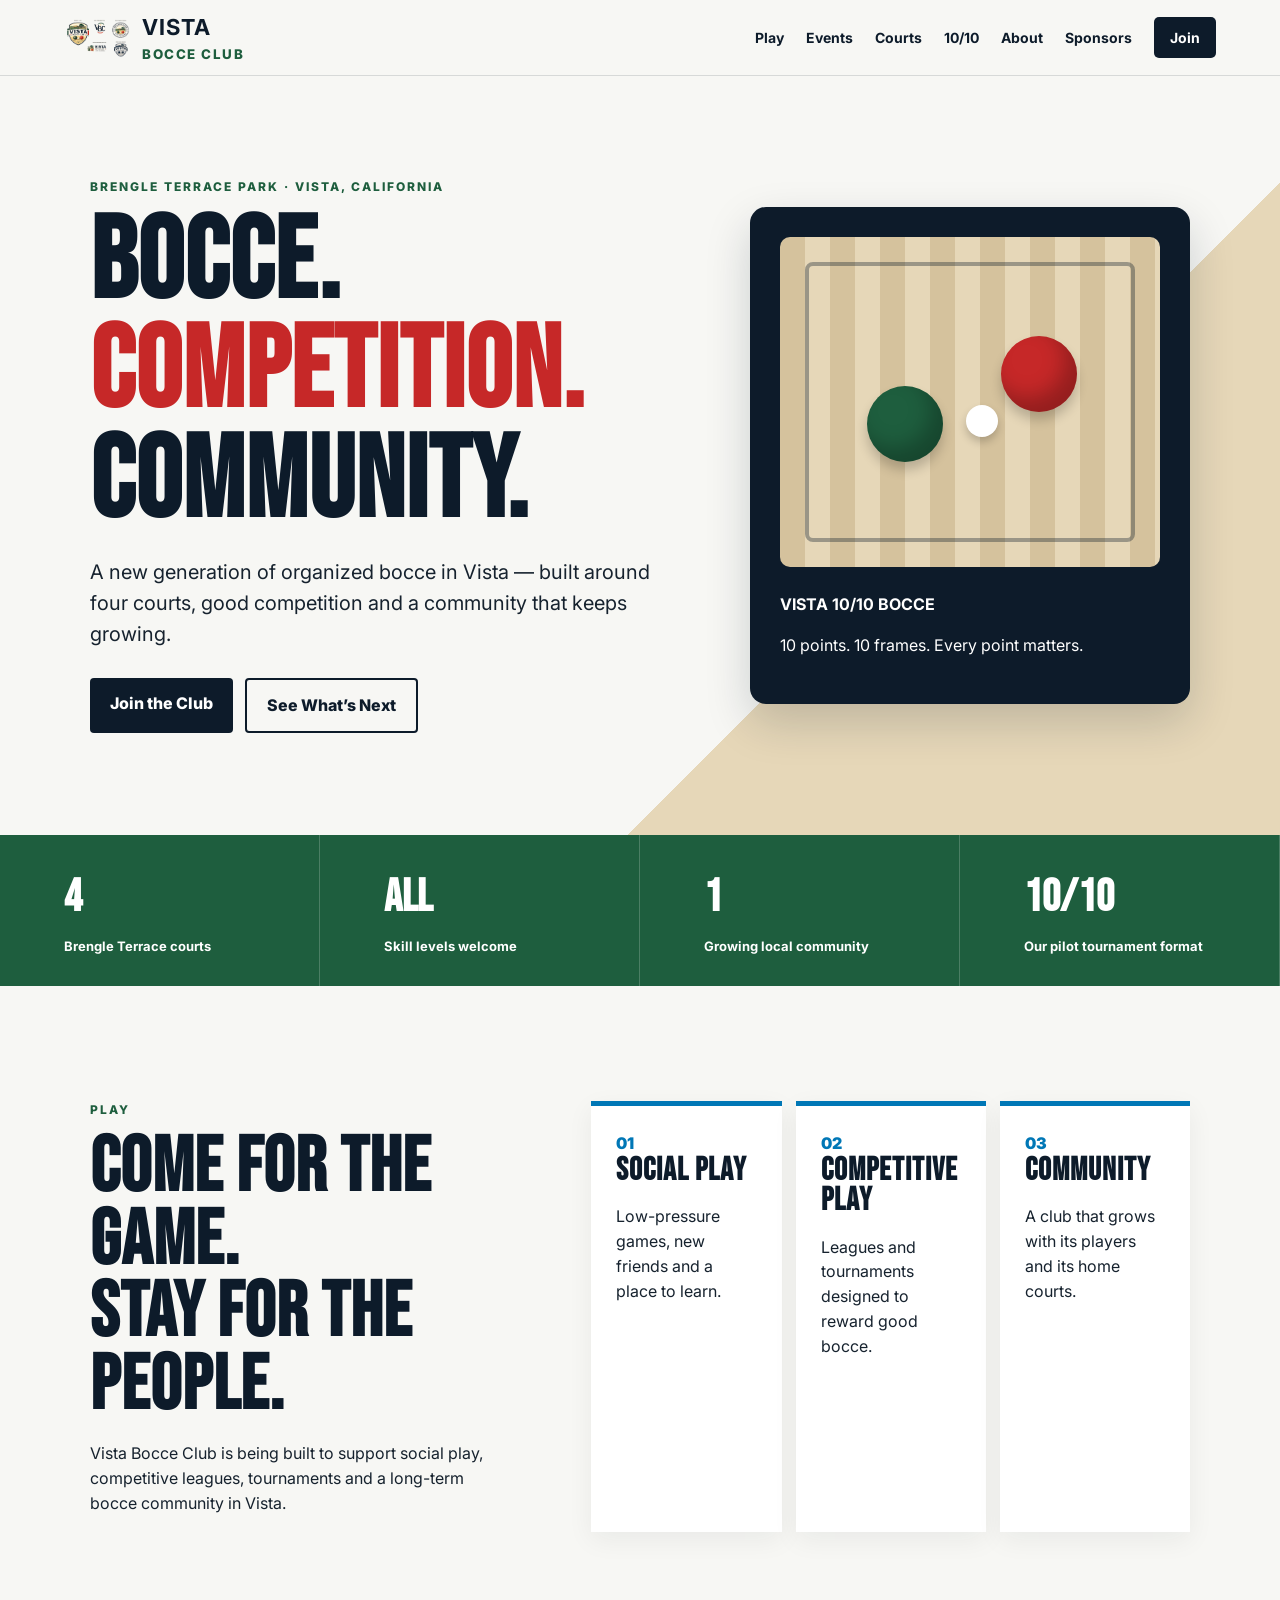
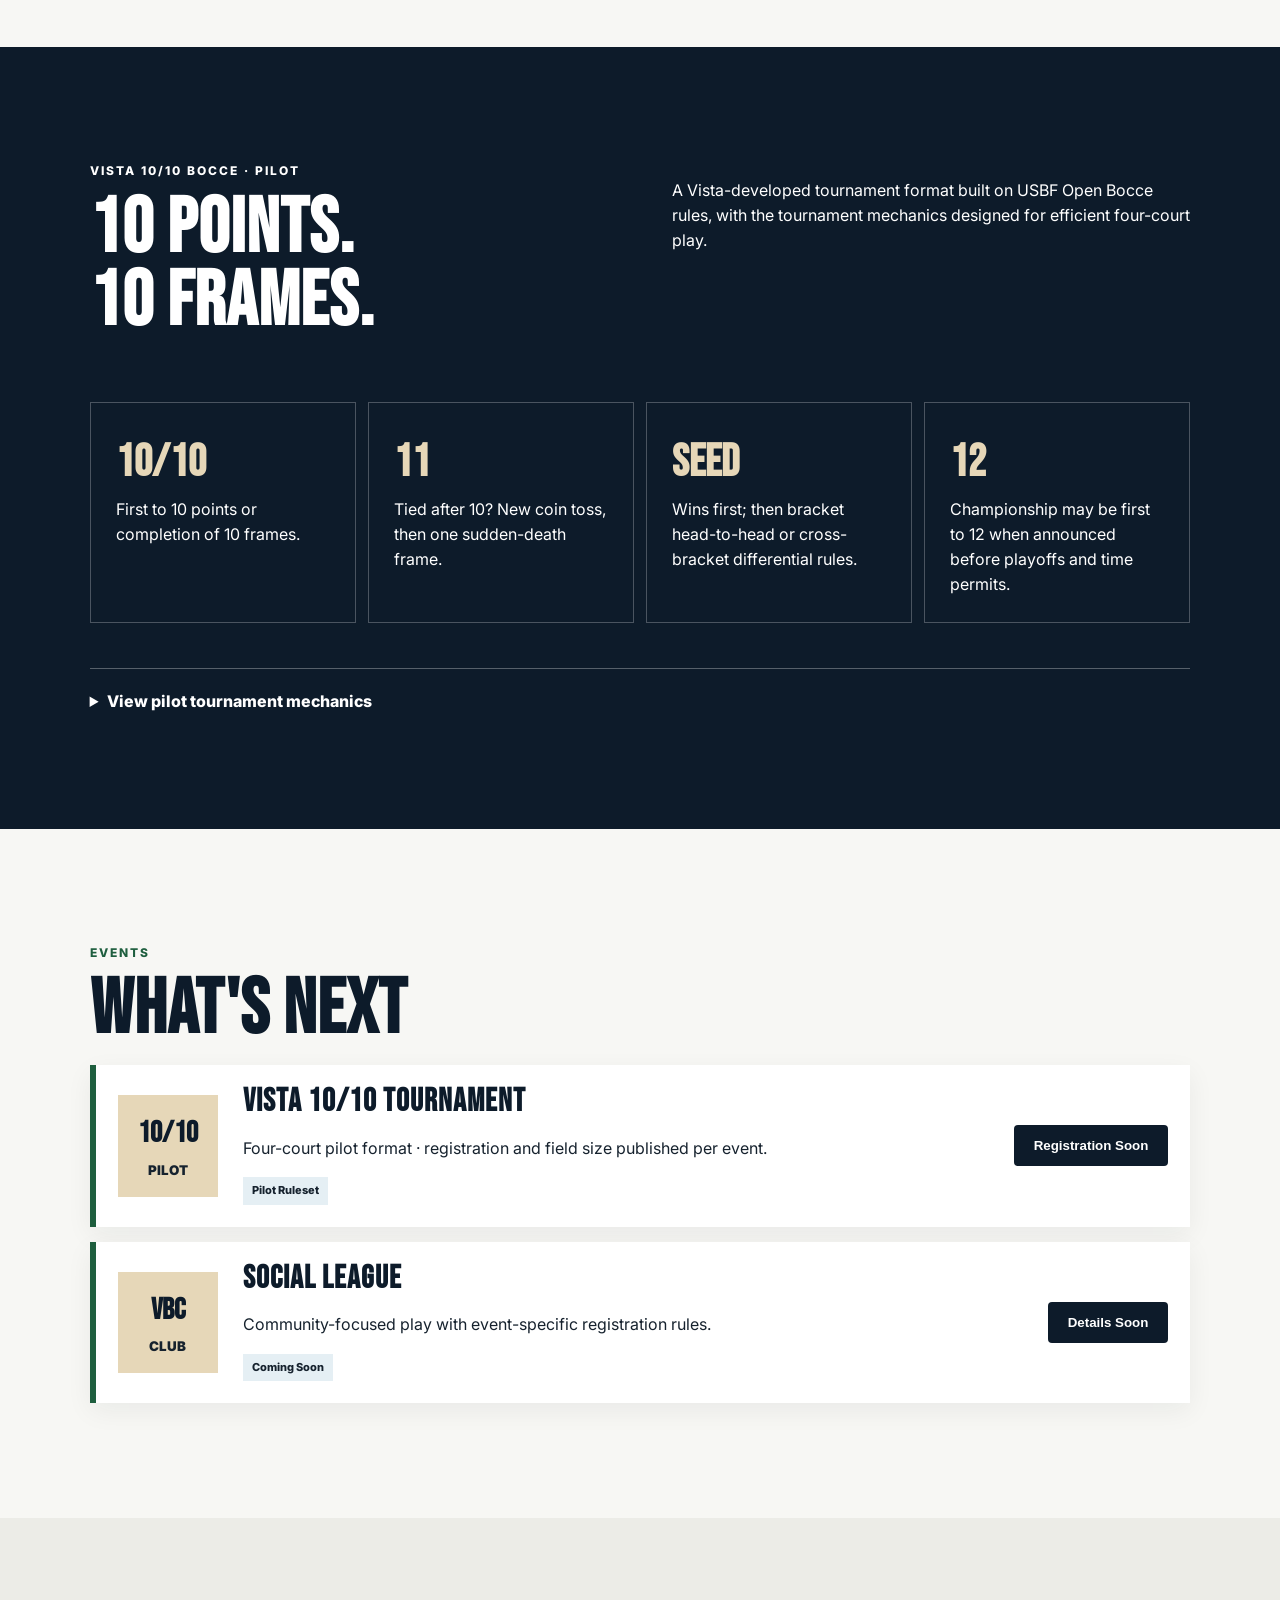
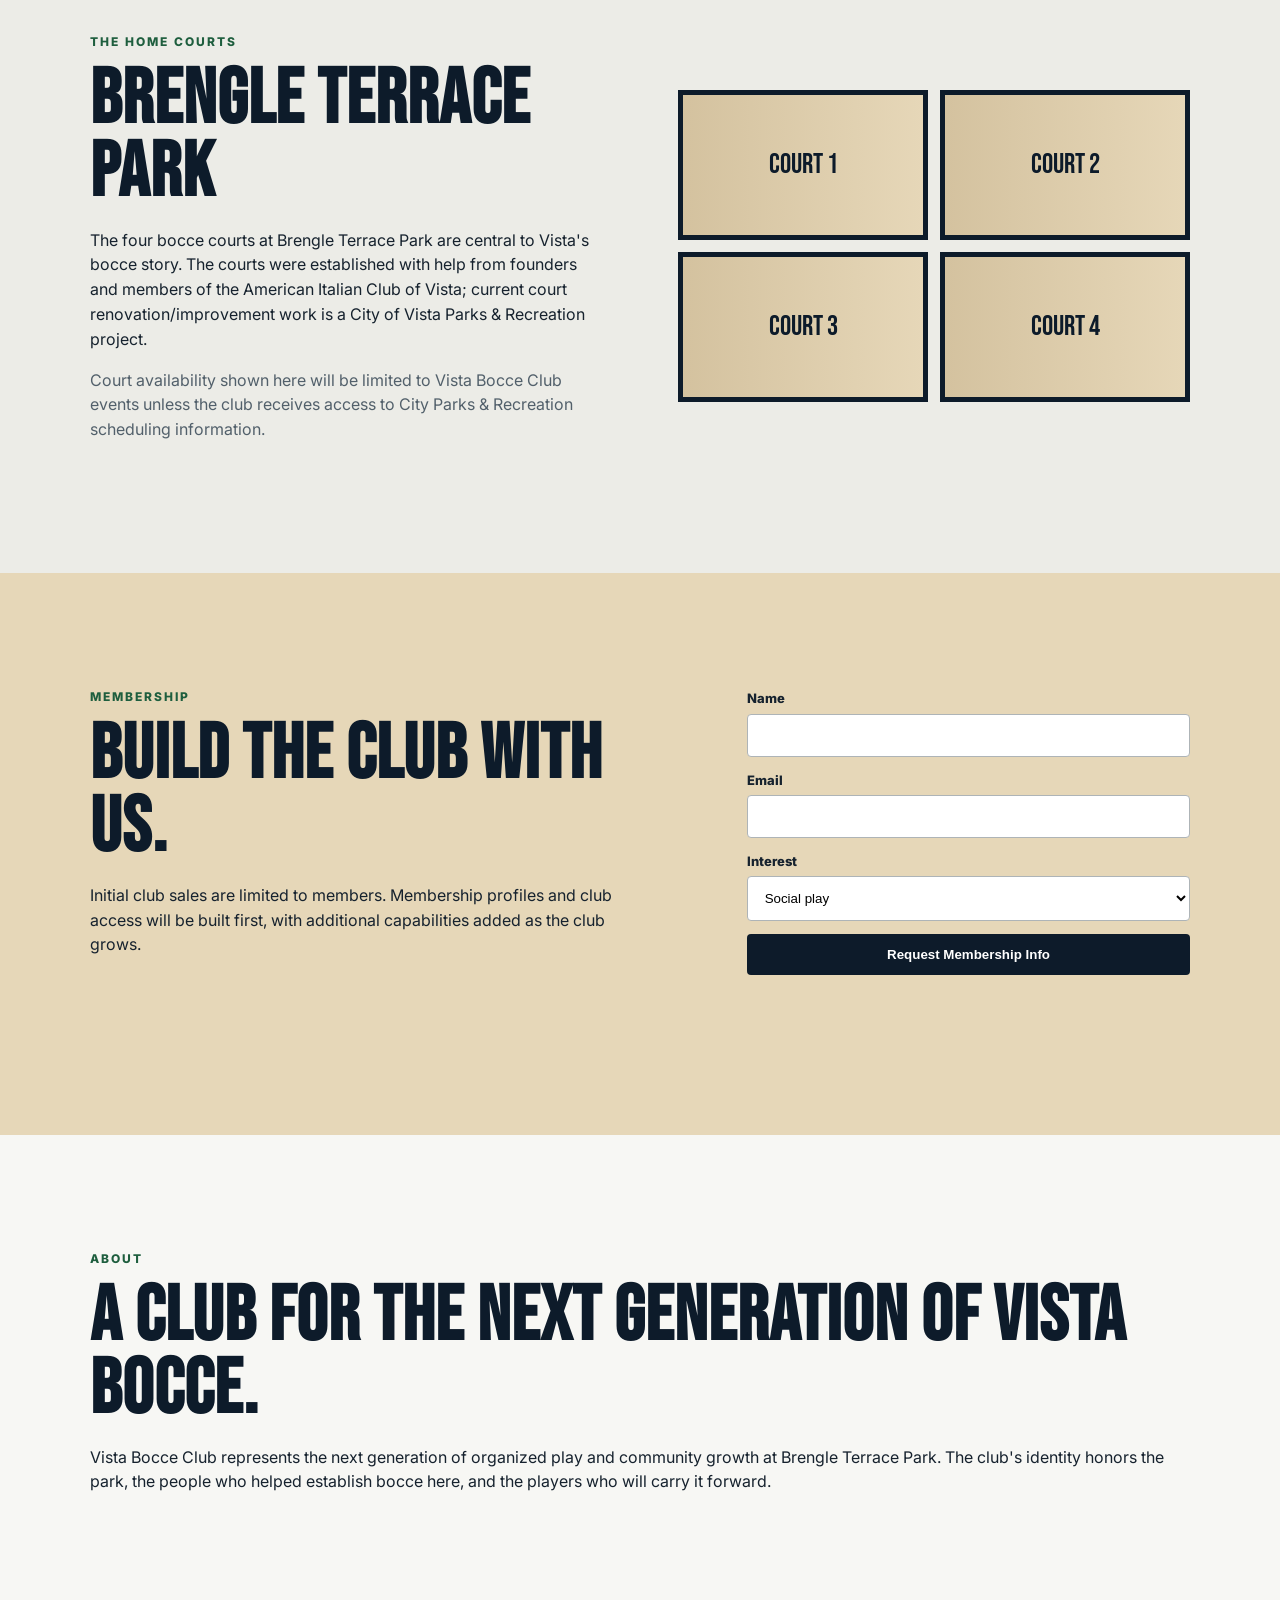
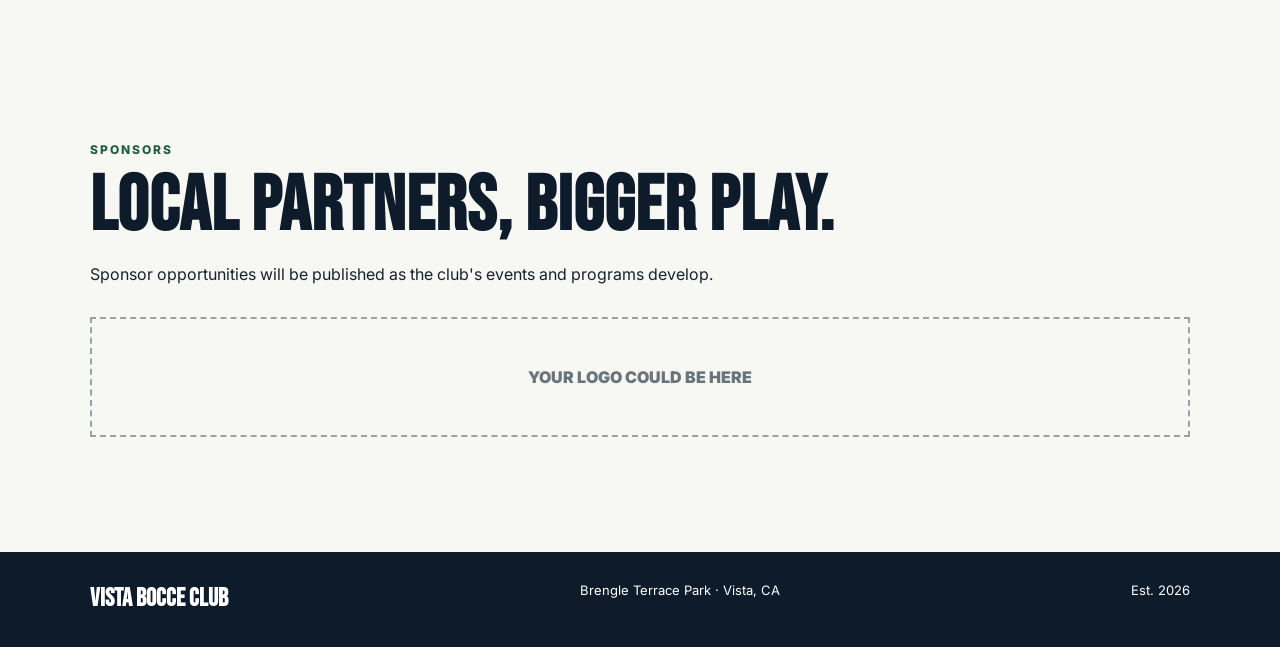
==== index.html @ 9aff42cf "V4 of website" ====
<!doctype html><html lang="en"><head><meta charset="utf-8"><meta name="viewport" content="width=device-width,initial-scale=1"><title>Vista Bocce Club | Bocce. Competition. Community.</title><meta name="description" content="Vista Bocce Club at Brengle Terrace Park — community, competition, events and Vista 10/10 Bocce."><link rel="preconnect" href="https://fonts.googleapis.com"><link rel="preconnect" href="https://fonts.gstatic.com" crossorigin><link href="https://fonts.googleapis.com/css2?family=Bebas+Neue&family=Inter:wght@400;500;600;700;800&display=swap" rel="stylesheet"><link rel="stylesheet" href="styles.css"></head><body>
<header><a class="brand" href="#top"><img src="assets/vista-bocce-club-logo-collection.png" alt="Vista Bocce Club logo collection"><span><b>VISTA</b><small>BOCCE CLUB</small></span></a><nav><a href="#play">Play</a><a href="#events">Events</a><a href="#courts">Courts</a><a href="#ten10">10/10</a><a href="#about">About</a><a href="#sponsors">Sponsors</a><a class="join" href="#join">Join</a></nav></header>
<main id="top">
<section class="hero"><div><p class="eyebrow">BRENGLE TERRACE PARK · VISTA, CALIFORNIA</p><h1>BOCCE.<br><em>COMPETITION.</em><br>COMMUNITY.</h1><p class="lede">A new generation of organized bocce in Vista — built around four courts, good competition and a community that keeps growing.</p><div class="actions"><a class="button" href="#join">Join the Club</a><a class="button ghost" href="#events">See What’s Next</a></div></div><div class="hero-card"><div class="court-art"><span class="ball green"></span><span class="ball red"></span><span class="pallino"></span></div><div><b>VISTA 10/10 BOCCE</b><p>10 points. 10 frames. Every point matters.</p></div></div></section>
<section class="stats"><div><strong>4</strong><span>Brengle Terrace courts</span></div><div><strong>ALL</strong><span>Skill levels welcome</span></div><div><strong>1</strong><span>Growing local community</span></div><div><strong>10/10</strong><span>Our pilot tournament format</span></div></section>
<section id="play" class="split"><div><p class="eyebrow">PLAY</p><h2>COME FOR THE GAME.<br>STAY FOR THE PEOPLE.</h2><p>Vista Bocce Club is being built to support social play, competitive leagues, tournaments and a long-term bocce community in Vista.</p></div><div class="cards"><article><span>01</span><h3>Social Play</h3><p>Low-pressure games, new friends and a place to learn.</p></article><article><span>02</span><h3>Competitive Play</h3><p>Leagues and tournaments designed to reward good bocce.</p></article><article><span>03</span><h3>Community</h3><p>A club that grows with its players and its home courts.</p></article></div></section>
<section id="ten10" class="dark"><div class="section-head"><div><p class="eyebrow">VISTA 10/10 BOCCE · PILOT</p><h2>10 POINTS.<br>10 FRAMES.</h2></div><p>A Vista-developed tournament format built on USBF Open Bocce rules, with the tournament mechanics designed for efficient four-court play.</p></div><div class="rules"><div><b>10/10</b><span>First to 10 points or completion of 10 frames.</span></div><div><b>11</b><span>Tied after 10? New coin toss, then one sudden-death frame.</span></div><div><b>SEED</b><span>Wins first; then bracket head-to-head or cross-bracket differential rules.</span></div><div><b>12</b><span>Championship may be first to 12 when announced before playoffs and time permits.</span></div></div><details><summary>View pilot tournament mechanics</summary><div class="details-grid"><p><b>Bracket play:</b> top three from each bracket are preferred qualifiers; field structure remains event-specific.</p><p><b>Seeding:</b> cross-bracket Win/Loss → Point Differential → Points For.</p><p><b>Playoffs:</b> single elimination, standard seeded placement, mathematical byes to highest seeds.</p><p><b>Operations:</b> master game order, four-game On Deck queue, FIFO court flow, Tournament Control.</p><p><b>Equipment:</b> USBF Open specifications and rules unless Vista 10/10 explicitly modifies the format.</p><p><b>Pilot:</b> results preserved under the rules version played; player survey sent about 24 hours after the event.</p></div></details></section>
<section id="events"><p class="eyebrow">EVENTS</p><h2>WHAT'S NEXT</h2><div class="event-grid"><article class="event"><div class="date"><b>10/10</b><small>PILOT</small></div><div><h3>Vista 10/10 Tournament</h3><p>Four-court pilot format · registration and field size published per event.</p><span class="tag">Pilot Ruleset</span></div><button onclick="alert('Registration will open when this event is published.')">Registration Soon</button></article><article class="event"><div class="date"><b>VBC</b><small>CLUB</small></div><div><h3>Social League</h3><p>Community-focused play with event-specific registration rules.</p><span class="tag">Coming Soon</span></div><button onclick="alert('League schedule will appear here when published.')">Details Soon</button></article></div></section>
<section id="courts" class="courts"><div><p class="eyebrow">THE HOME COURTS</p><h2>BRENGLE TERRACE PARK</h2><p>The four bocce courts at Brengle Terrace Park are central to Vista's bocce story. The courts were established with help from founders and members of the American Italian Club of Vista; current court renovation/improvement work is a City of Vista Parks & Recreation project.</p><p class="muted">Court availability shown here will be limited to Vista Bocce Club events unless the club receives access to City Parks & Recreation scheduling information.</p></div><div class="court-map"><div class="court c1">COURT 1</div><div class="court c2">COURT 2</div><div class="court c3">COURT 3</div><div class="court c4">COURT 4</div></div></section>
<section id="join" class="join-panel"><div><p class="eyebrow">MEMBERSHIP</p><h2>BUILD THE CLUB WITH US.</h2><p>Initial club sales are limited to members. Membership profiles and club access will be built first, with additional capabilities added as the club grows.</p></div><form onsubmit="event.preventDefault();document.getElementById('joinmsg').textContent='Thanks — membership interest received for the pilot site.'"><label>Name<input required></label><label>Email<input type="email" required></label><label>Interest<select><option>Social play</option><option>Competitive league</option><option>Tournaments</option><option>Volunteer</option></select></label><button class="button" type="submit">Request Membership Info</button><p id="joinmsg" class="formmsg"></p></form></section>
<section id="about" class="about"><p class="eyebrow">ABOUT</p><h2>A CLUB FOR THE NEXT GENERATION OF VISTA BOCCE.</h2><p>Vista Bocce Club represents the next generation of organized play and community growth at Brengle Terrace Park. The club's identity honors the park, the people who helped establish bocce here, and the players who will carry it forward.</p></section>
<section id="sponsors" class="sponsors"><p class="eyebrow">SPONSORS</p><h2>LOCAL PARTNERS, BIGGER PLAY.</h2><p>Sponsor opportunities will be published as the club's events and programs develop.</p><div class="sponsorbox">YOUR LOGO COULD BE HERE</div></section>
</main><footer><b>VISTA BOCCE CLUB</b><span>Brengle Terrace Park · Vista, CA</span><span>Est. 2026</span></footer><script src="app.js"></script></body></html>
---- styles.css ----
:root{--navy:#0D1B2A;--green:#1E5E3E;--blue:#0077B6;--sand:#E6D7B8;--red:#C62828;--off:#F7F7F4;--ink:#16222e}*{box-sizing:border-box}html{scroll-behavior:smooth}body{margin:0;background:var(--off);color:var(--ink);font-family:Inter,Arial,sans-serif;line-height:1.55}header{position:sticky;top:0;z-index:20;background:rgba(247,247,244,.96);border-bottom:1px solid #d7d9d8;display:flex;justify-content:space-between;align-items:center;padding:10px 5vw}.brand{display:flex;align-items:center;gap:10px;color:var(--navy);text-decoration:none}.brand img{width:68px;height:46px;object-fit:cover;object-position:left center}.brand b{display:block;font-size:22px;letter-spacing:1px}.brand small{display:block;color:var(--green);font-weight:800;letter-spacing:1.5px}nav{display:flex;gap:22px;align-items:center}nav a{color:var(--navy);text-decoration:none;font-weight:700;font-size:14px}.join{background:var(--navy);color:white;padding:10px 16px;border-radius:5px}.hero{min-height:78vh;padding:8vw 7vw;display:grid;grid-template-columns:1.15fr .85fr;gap:5vw;align-items:center;background:linear-gradient(135deg,#f7f7f4 0 68%,#e6d7b8 68%)}.eyebrow{font-size:12px;letter-spacing:2px;font-weight:800;color:var(--green);margin:0 0 12px}h1,h2,h3{font-family:'Bebas Neue',Impact,sans-serif;line-height:.95;letter-spacing:1px;margin:0 0 18px;color:var(--navy)}h1{font-size:clamp(62px,9vw,132px)}h1 em{font-style:normal;color:var(--red)}h2{font-size:clamp(44px,6vw,78px)}h3{font-size:32px}.lede{font-size:20px;max-width:680px}.actions{display:flex;gap:12px;margin-top:28px}.button,button{border:0;background:var(--navy);color:#fff;padding:13px 20px;border-radius:4px;font-weight:800;cursor:pointer;text-decoration:none}.ghost{background:transparent;color:var(--navy);border:2px solid var(--navy)}.hero-card{background:var(--navy);color:#fff;border-radius:16px;padding:30px;box-shadow:0 18px 45px rgba(13,27,42,.18)}.court-art{height:330px;border-radius:10px;background:repeating-linear-gradient(90deg,#d5c29d 0 25px,#e6d7b8 25px 50px);position:relative;overflow:hidden;margin-bottom:25px}.court-art:before{content:'';position:absolute;inset:25px;border:4px solid rgba(13,27,42,.35);border-radius:8px}.ball{width:76px;height:76px;border-radius:50%;position:absolute;box-shadow:inset -12px -14px 20px rgba(0,0,0,.25),0 8px 12px rgba(0,0,0,.2)}.green{background:var(--green);left:23%;top:45%}.red{background:var(--red);right:22%;top:30%}.pallino{position:absolute;width:32px;height:32px;background:white;border-radius:50%;left:49%;top:51%;box-shadow:0 5px 8px rgba(0,0,0,.2)}.stats{display:grid;grid-template-columns:repeat(4,1fr);background:var(--green);color:#fff}.stats div{padding:28px 5vw;border-right:1px solid rgba(255,255,255,.2)}.stats strong{display:block;font-family:'Bebas Neue';font-size:45px}.stats span{font-size:13px;font-weight:700}.split,.courts,.join-panel,.about,.sponsors,#events{padding:9vw 7vw}.split{display:grid;grid-template-columns:.8fr 1.2fr;gap:8vw}.cards{display:grid;grid-template-columns:repeat(3,1fr);gap:14px}.cards article{background:white;padding:25px;border-top:5px solid var(--blue);box-shadow:0 8px 25px rgba(13,27,42,.06)}.cards span{font-weight:900;color:var(--blue)}.dark{background:var(--navy);color:white;padding:9vw 7vw}.dark h2,.dark p,.dark span{color:white}.section-head{display:grid;grid-template-columns:1fr 1fr;gap:5vw}.rules{display:grid;grid-template-columns:repeat(4,1fr);gap:12px;margin:45px 0}.rules div{border:1px solid rgba(255,255,255,.25);padding:25px}.rules b{display:block;font-family:'Bebas Neue';font-size:45px;color:var(--sand)}details{border-top:1px solid rgba(255,255,255,.3);padding-top:20px}summary{cursor:pointer;font-weight:800}.details-grid{display:grid;grid-template-columns:repeat(3,1fr);gap:20px;margin-top:20px}.event-grid{display:grid;gap:15px}.event{display:grid;grid-template-columns:100px 1fr auto;gap:25px;align-items:center;background:white;padding:22px;border-left:6px solid var(--green);box-shadow:0 8px 25px rgba(13,27,42,.06)}.date{background:var(--sand);padding:15px;text-align:center}.date b{display:block;font-family:'Bebas Neue';font-size:30px;color:var(--navy)}.date small{font-weight:900}.tag{display:inline-block;background:#e5eff4;padding:5px 9px;font-size:11px;font-weight:800}.courts{display:grid;grid-template-columns:1fr 1fr;gap:6vw;background:#ecece7}.muted{color:#52606b}.court-map{display:grid;grid-template-columns:1fr 1fr;gap:12px;align-content:center}.court{height:150px;background:linear-gradient(90deg,#d4c29f,#e6d7b8);border:5px solid var(--navy);display:flex;align-items:center;justify-content:center;font-family:'Bebas Neue';font-size:28px;color:var(--navy)}.join-panel{display:grid;grid-template-columns:1fr .8fr;gap:8vw;background:var(--sand)}form{display:grid;gap:13px}label{font-weight:800;font-size:13px}input,select{display:block;width:100%;padding:13px;border:1px solid #aeb4b7;border-radius:4px;background:#fff;margin-top:5px}.formmsg{font-weight:700;color:var(--green)}.sponsorbox{margin-top:30px;height:120px;border:2px dashed #9ba2a5;display:flex;align-items:center;justify-content:center;font-weight:900;color:#69747b}footer{background:var(--navy);color:#fff;padding:28px 7vw;display:flex;gap:30px;justify-content:space-between;font-size:13px}footer b{font-family:'Bebas Neue';font-size:25px}@media(max-width:900px){nav{display:none}.hero,.split,.courts,.join-panel,.section-head{grid-template-columns:1fr}.stats{grid-template-columns:1fr 1fr}.cards,.rules,.details-grid{grid-template-columns:1fr 1fr}.hero{background:var(--off)}.event{grid-template-columns:75px 1fr}.event button{grid-column:2}.court-map{margin-top:20px}}@media(max-width:600px){.stats,.cards,.rules,.details-grid{grid-template-columns:1fr}.hero{padding:16vw 6vw}.split,.courts,.join-panel,#events,.about,.sponsors,.dark{padding:16vw 6vw}h1{font-size:64px}.hero-card{margin-top:15px}footer{flex-direction:column}}
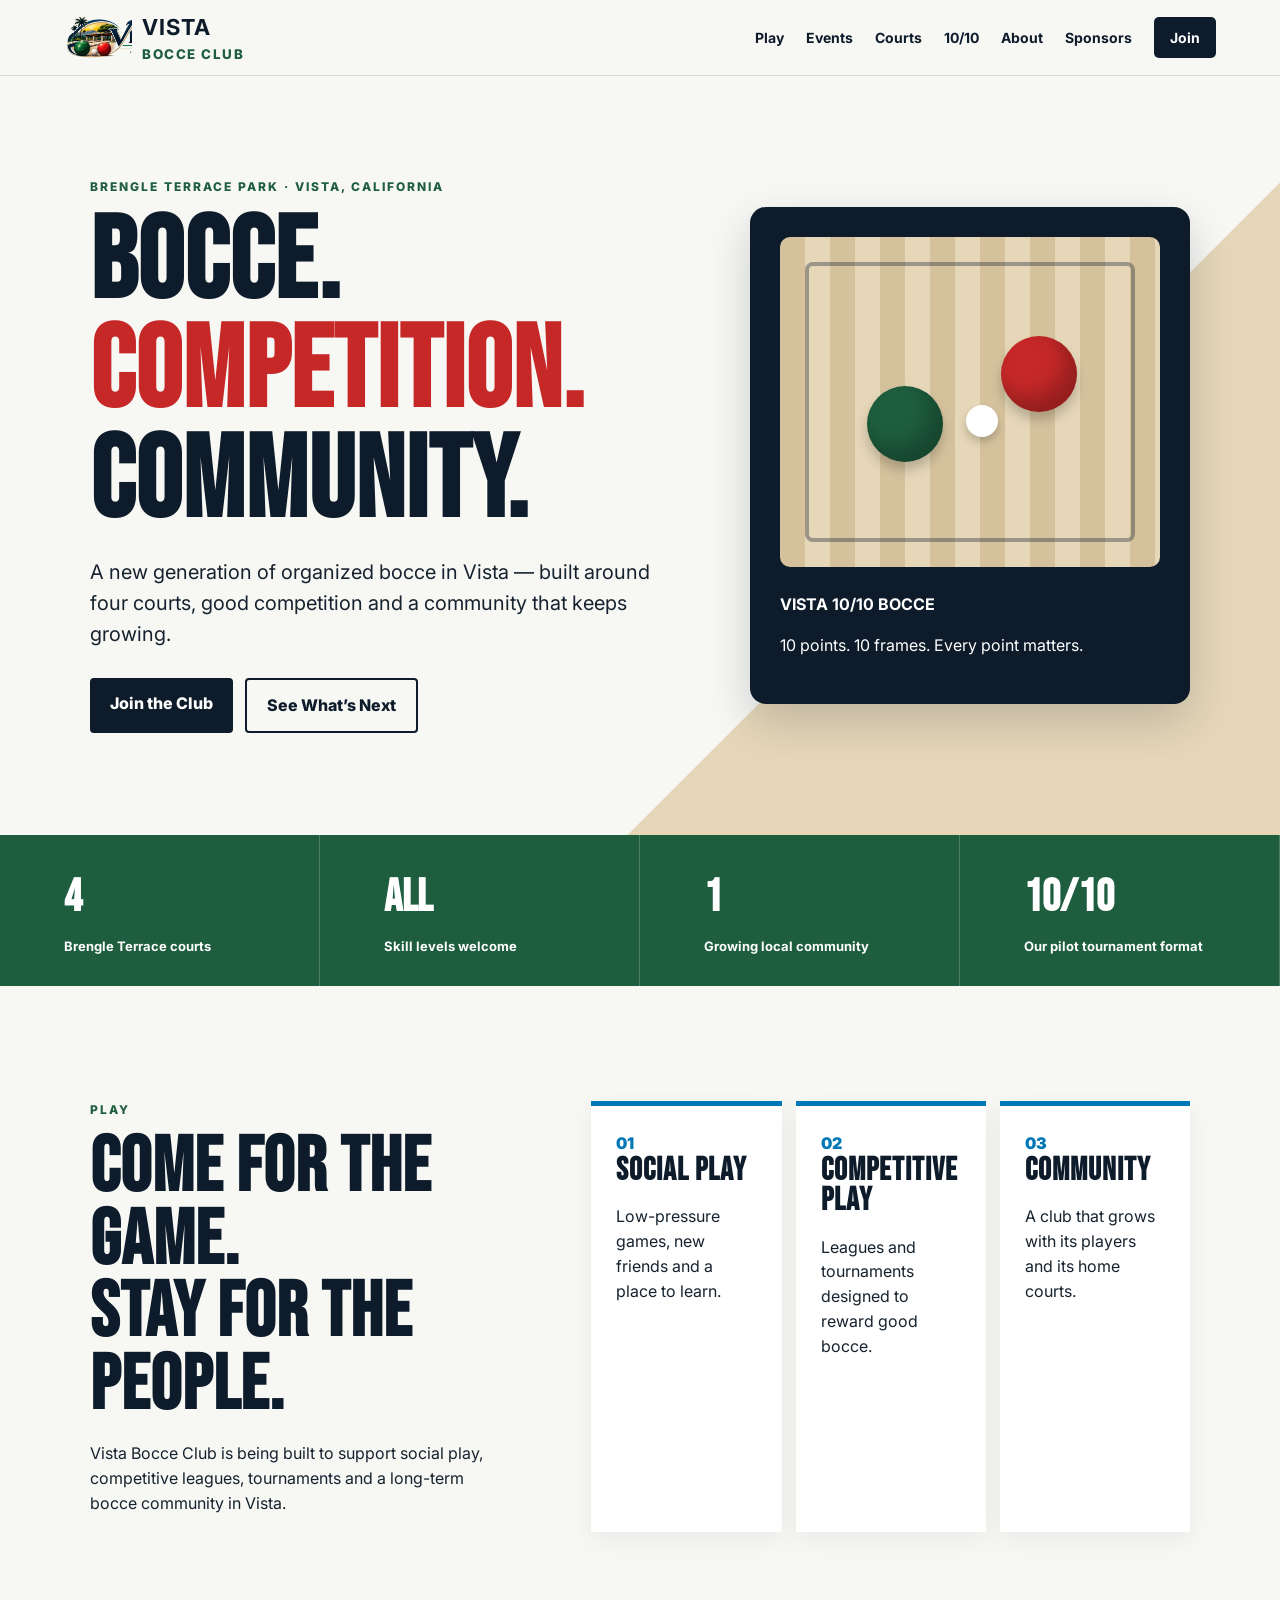
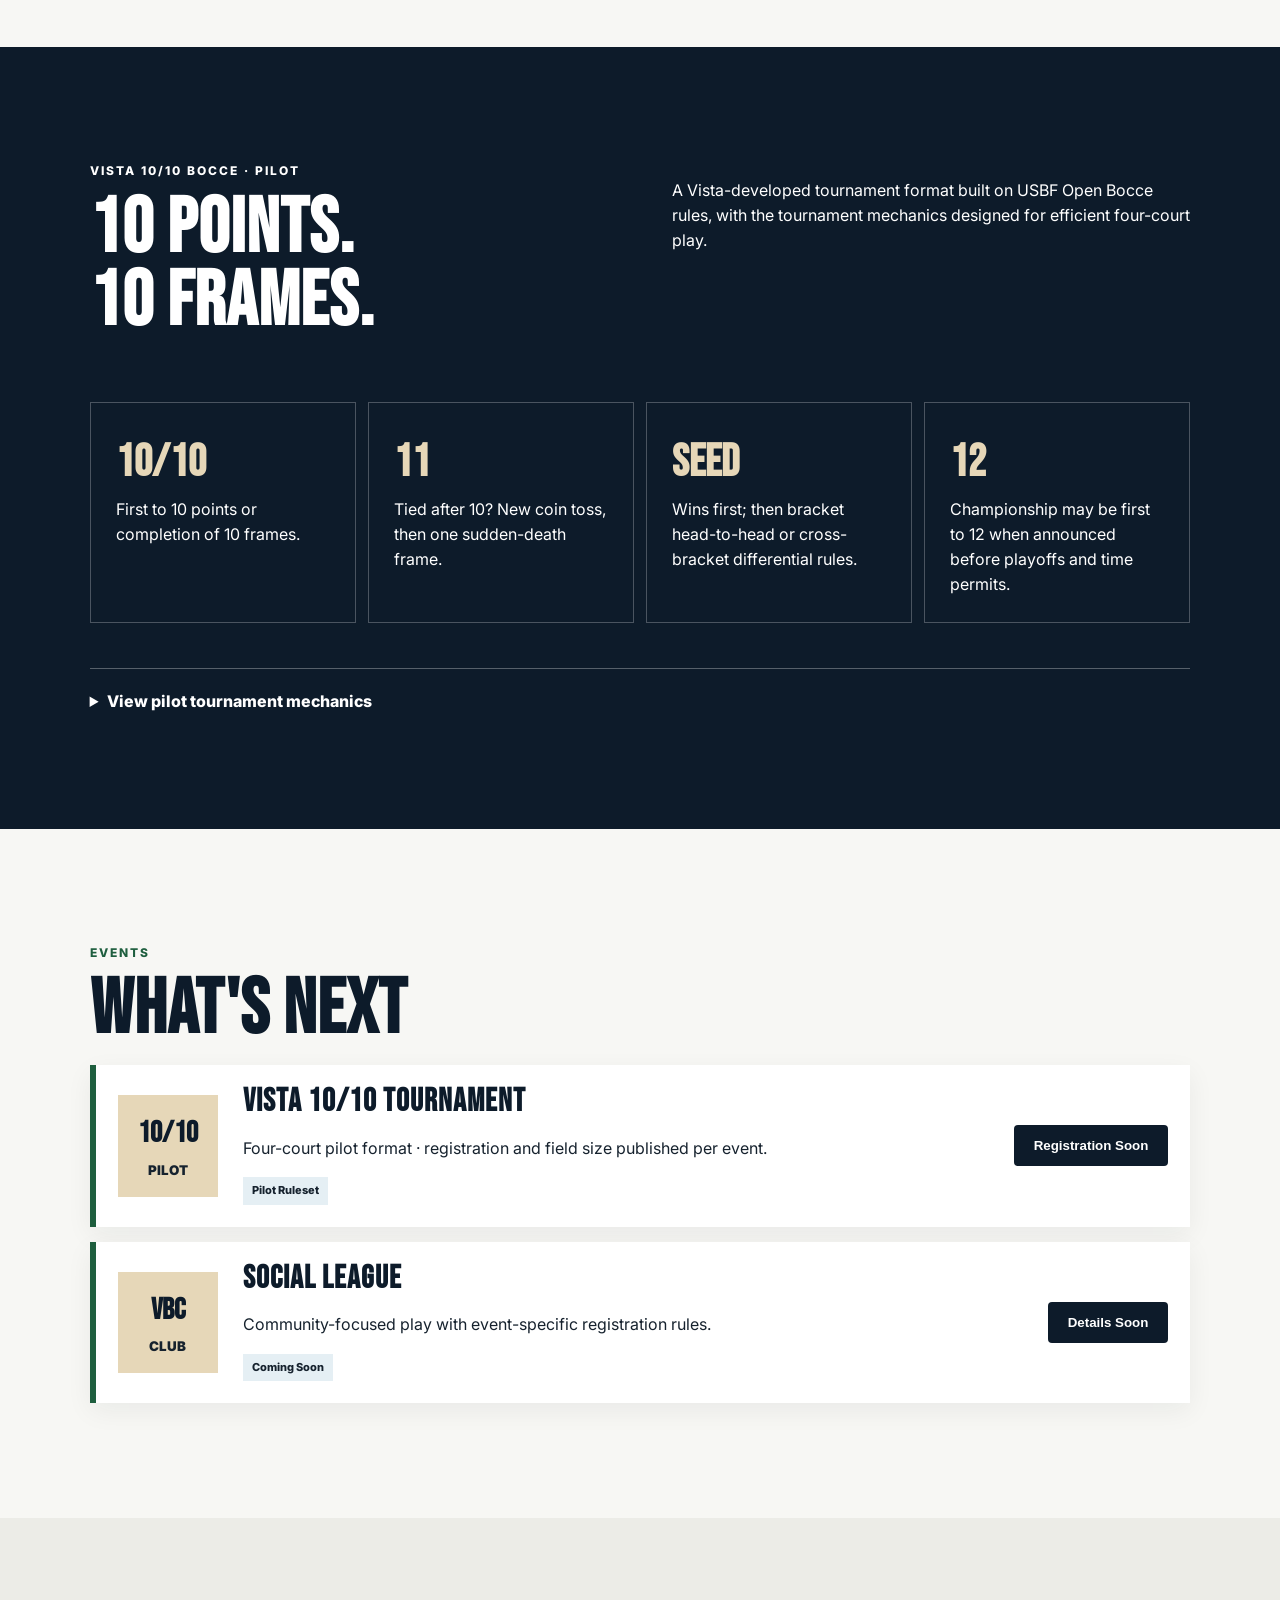
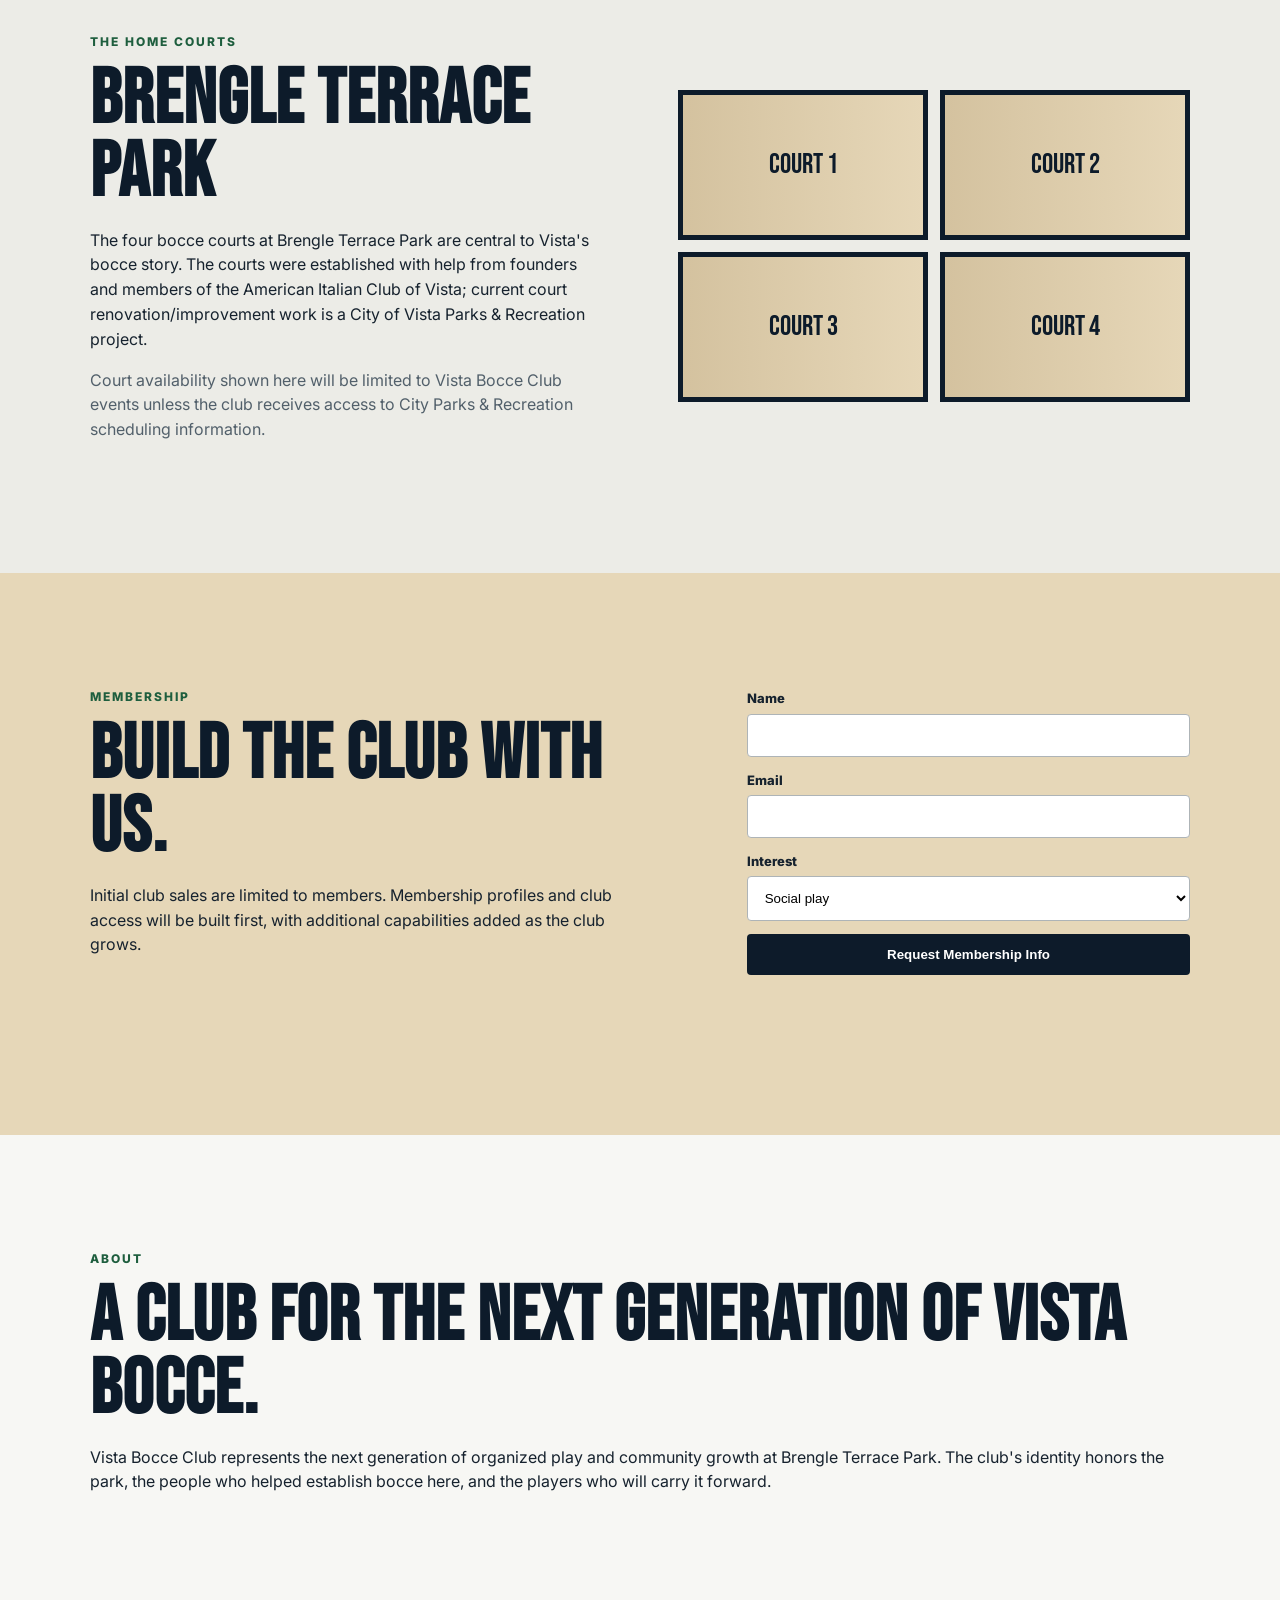
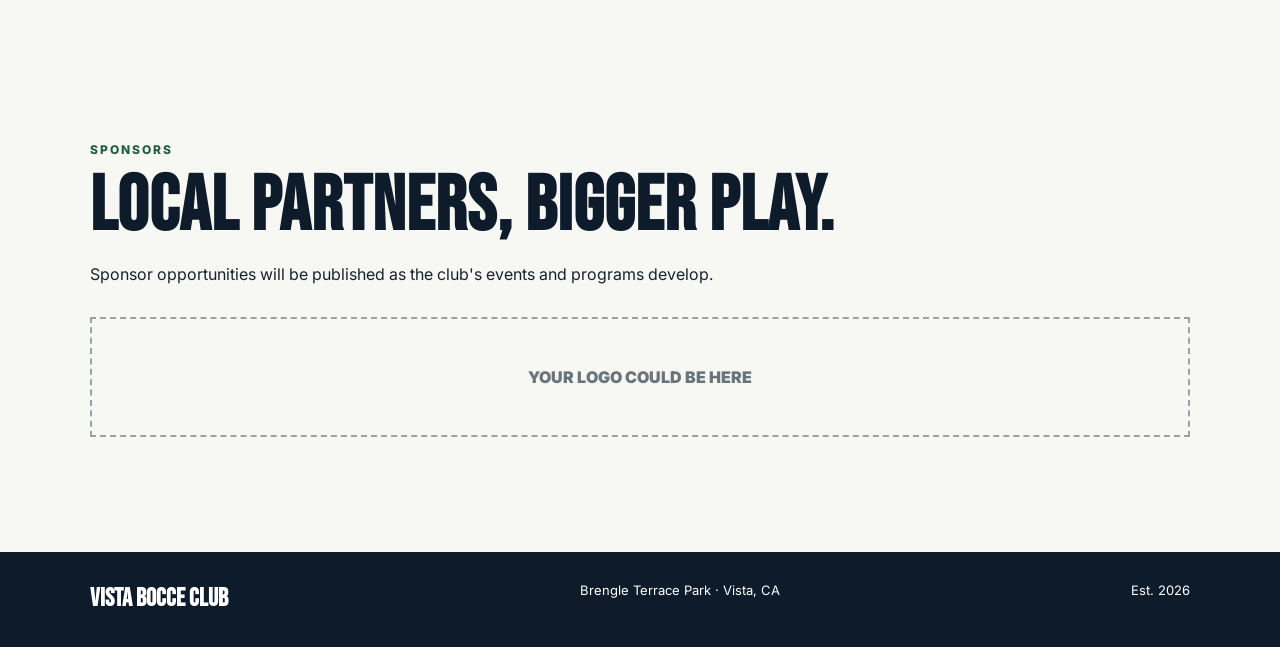
==== commit 81657fa9: "Update index.html for Upperleft image" ====
--- a/index.html
+++ b/index.html
@@ -1,5 +1,5 @@
 <!doctype html><html lang="en"><head><meta charset="utf-8"><meta name="viewport" content="width=device-width,initial-scale=1"><title>Vista Bocce Club | Bocce. Competition. Community.</title><meta name="description" content="Vista Bocce Club at Brengle Terrace Park — community, competition, events and Vista 10/10 Bocce."><link rel="preconnect" href="https://fonts.googleapis.com"><link rel="preconnect" href="https://fonts.gstatic.com" crossorigin><link href="https://fonts.googleapis.com/css2?family=Bebas+Neue&family=Inter:wght@400;500;600;700;800&display=swap" rel="stylesheet"><link rel="stylesheet" href="styles.css"></head><body>
-<header><a class="brand" href="#top"><img src="assets/vista-bocce-club-logo-collection.png" alt="Vista Bocce Club logo collection"><span><b>VISTA</b><small>BOCCE CLUB</small></span></a><nav><a href="#play">Play</a><a href="#events">Events</a><a href="#courts">Courts</a><a href="#ten10">10/10</a><a href="#about">About</a><a href="#sponsors">Sponsors</a><a class="join" href="#join">Join</a></nav></header>
+<header><a class="brand" href="#top"><img src="assets/vista-bocce-club-horizontal-logo.png" alt="Vista Bocce Club"><span><b>VISTA</b><small>BOCCE CLUB</small></span></a><nav><a href="#play">Play</a><a href="#events">Events</a><a href="#courts">Courts</a><a href="#ten10">10/10</a><a href="#about">About</a><a href="#sponsors">Sponsors</a><a class="join" href="#join">Join</a></nav></header>
 <main id="top">
 <section class="hero"><div><p class="eyebrow">BRENGLE TERRACE PARK · VISTA, CALIFORNIA</p><h1>BOCCE.<br><em>COMPETITION.</em><br>COMMUNITY.</h1><p class="lede">A new generation of organized bocce in Vista — built around four courts, good competition and a community that keeps growing.</p><div class="actions"><a class="button" href="#join">Join the Club</a><a class="button ghost" href="#events">See What’s Next</a></div></div><div class="hero-card"><div class="court-art"><span class="ball green"></span><span class="ball red"></span><span class="pallino"></span></div><div><b>VISTA 10/10 BOCCE</b><p>10 points. 10 frames. Every point matters.</p></div></div></section>
 <section class="stats"><div><strong>4</strong><span>Brengle Terrace courts</span></div><div><strong>ALL</strong><span>Skill levels welcome</span></div><div><strong>1</strong><span>Growing local community</span></div><div><strong>10/10</strong><span>Our pilot tournament format</span></div></section>
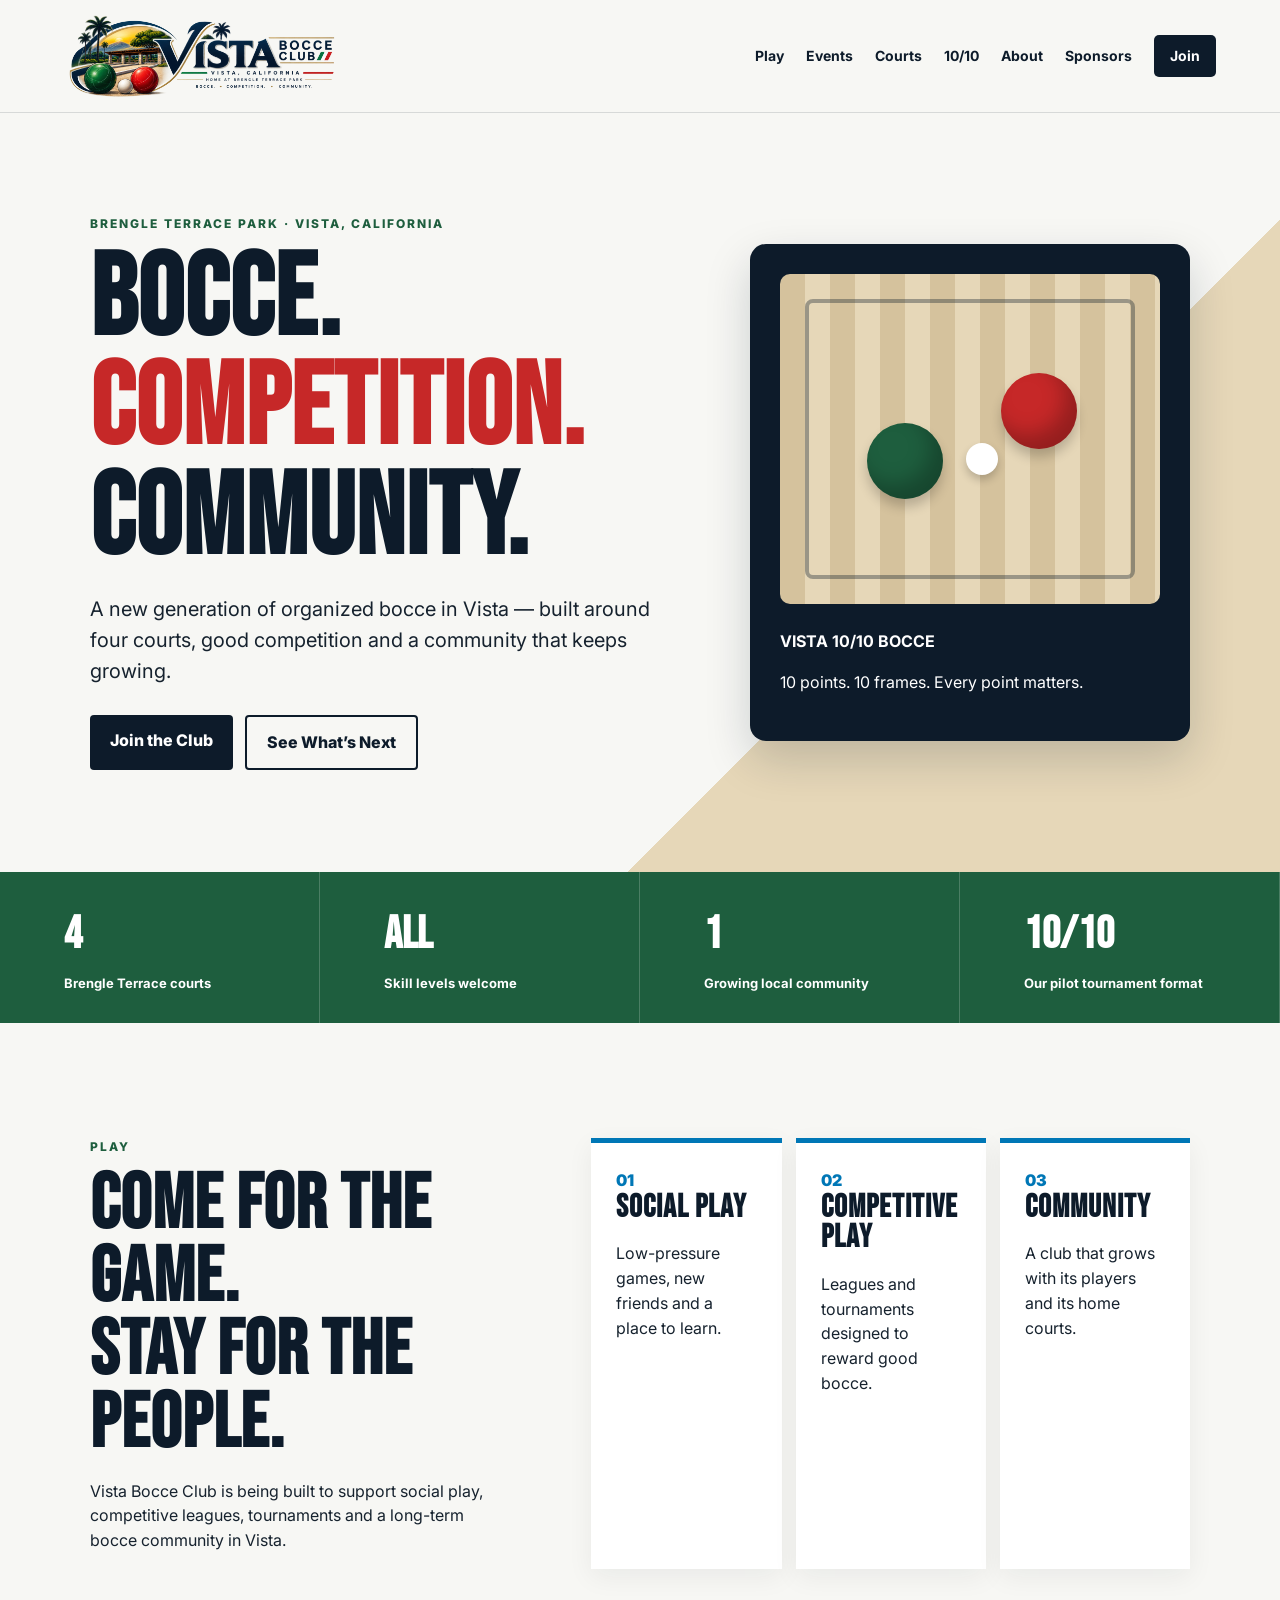
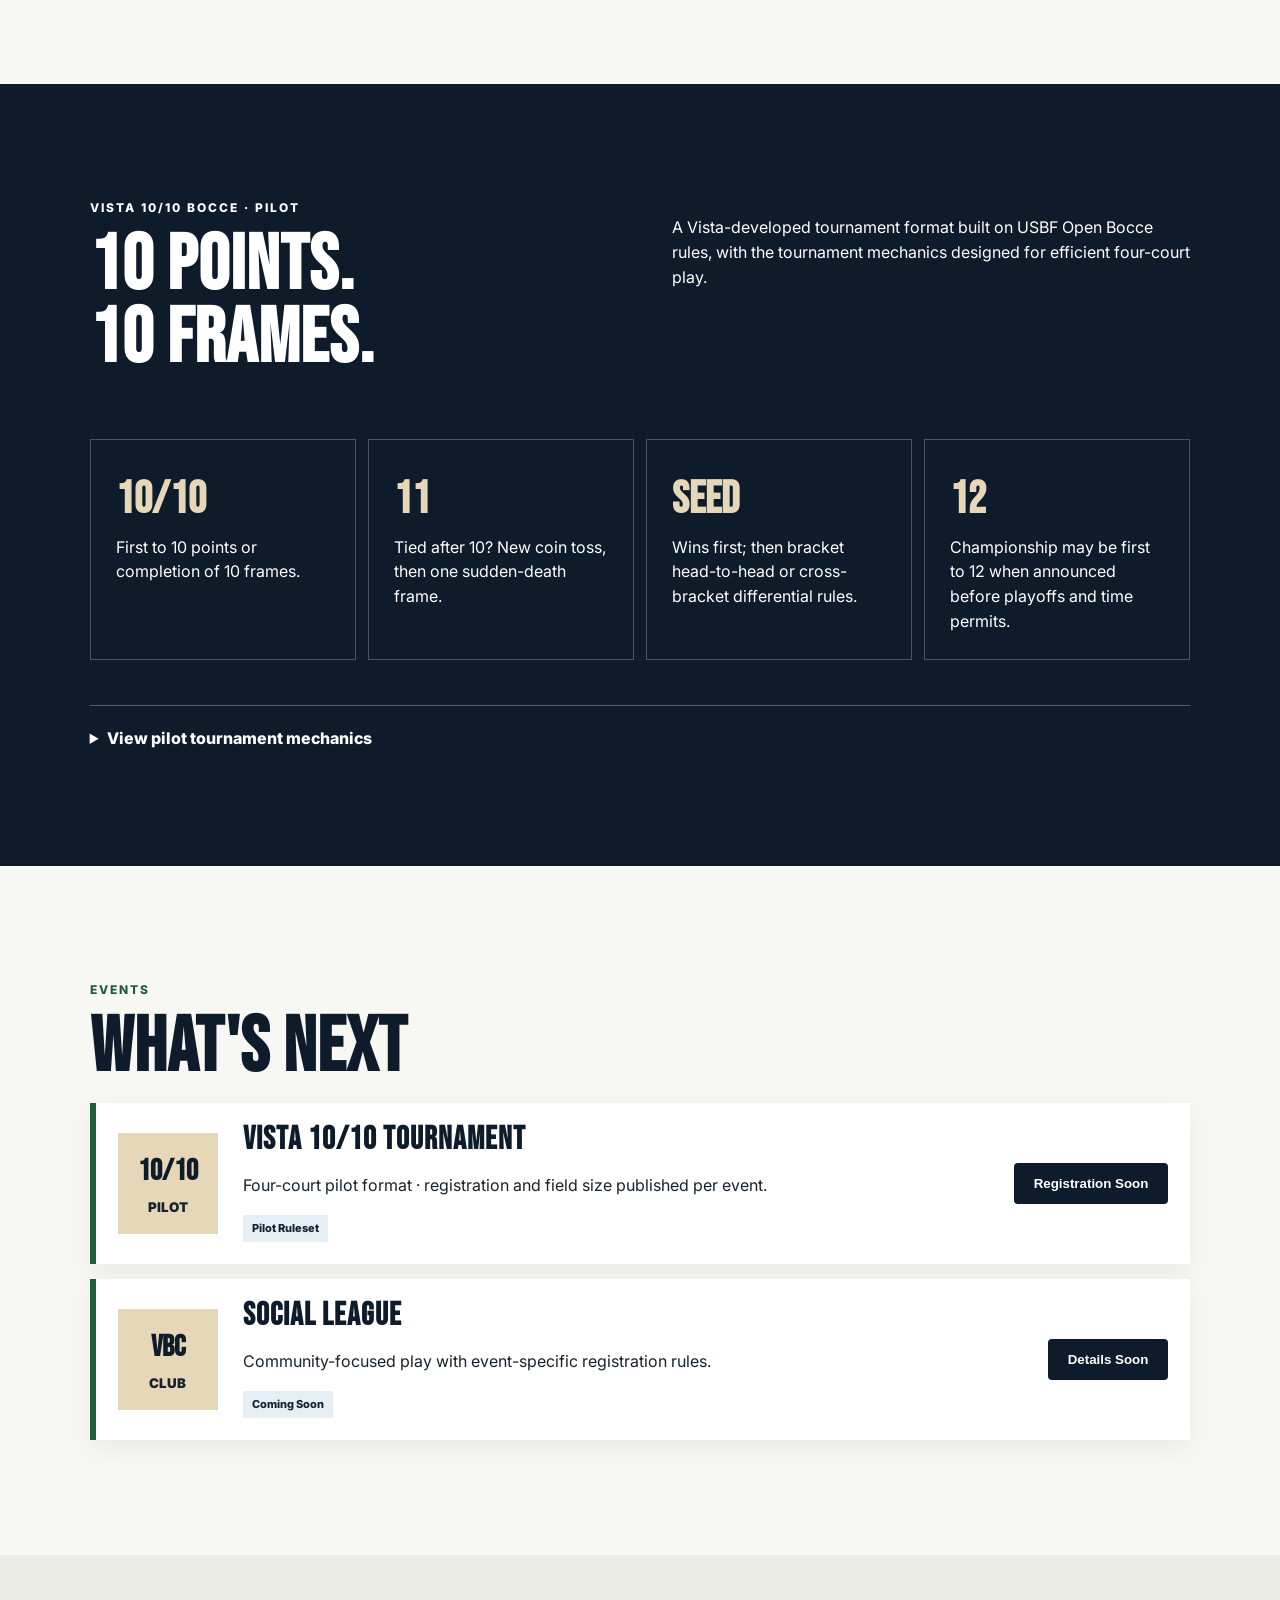
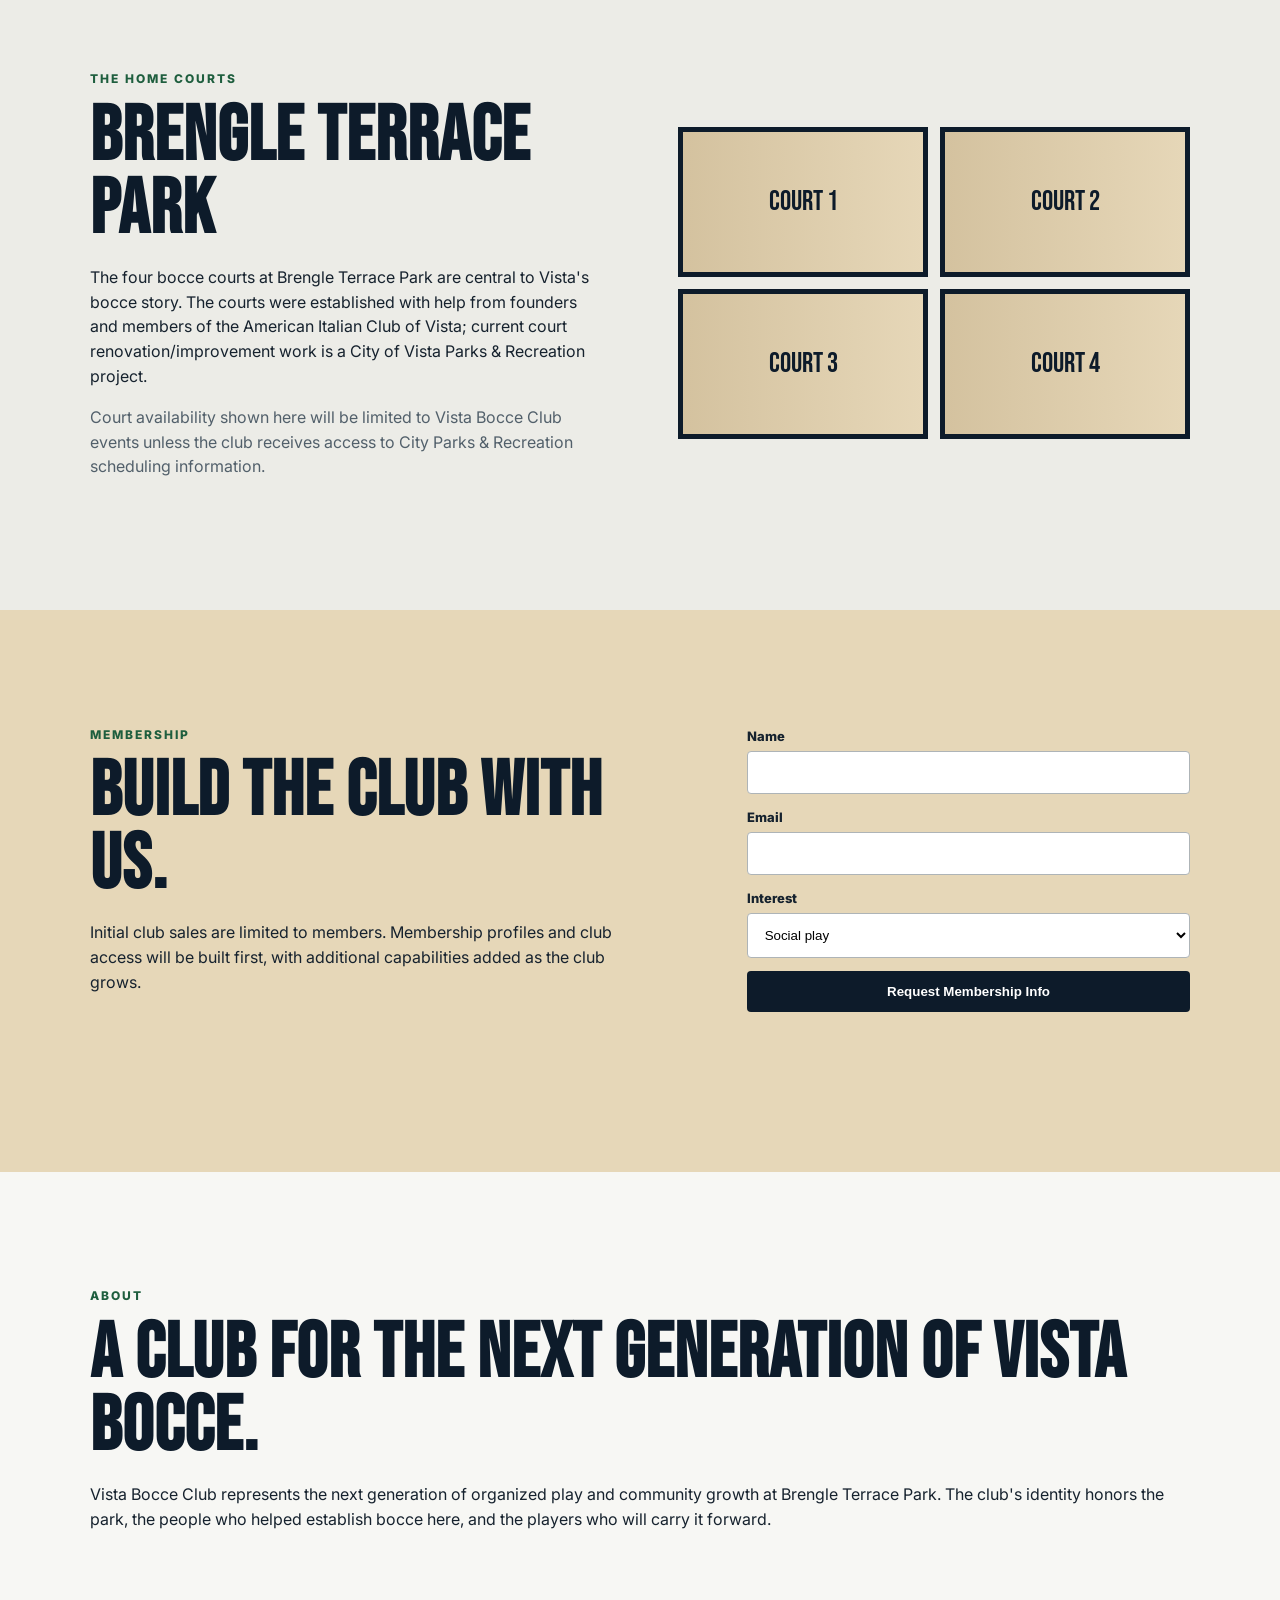
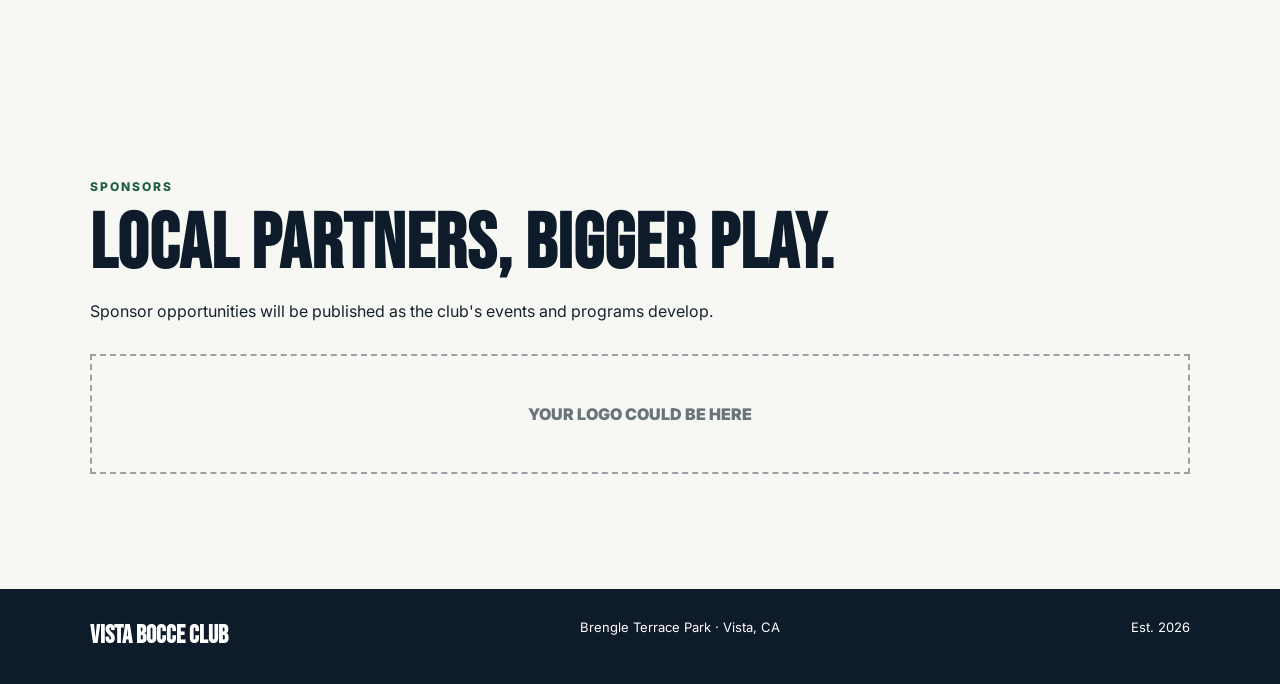
==== commit 42abec09: "Update to original upper left large logo design" ====
--- a/index.html
+++ b/index.html
@@ -1,5 +1,5 @@
 <!doctype html><html lang="en"><head><meta charset="utf-8"><meta name="viewport" content="width=device-width,initial-scale=1"><title>Vista Bocce Club | Bocce. Competition. Community.</title><meta name="description" content="Vista Bocce Club at Brengle Terrace Park — community, competition, events and Vista 10/10 Bocce."><link rel="preconnect" href="https://fonts.googleapis.com"><link rel="preconnect" href="https://fonts.gstatic.com" crossorigin><link href="https://fonts.googleapis.com/css2?family=Bebas+Neue&family=Inter:wght@400;500;600;700;800&display=swap" rel="stylesheet"><link rel="stylesheet" href="styles.css"></head><body>
-<header><a class="brand" href="#top"><img src="assets/vista-bocce-club-horizontal-logo.png" alt="Vista Bocce Club"><span><b>VISTA</b><small>BOCCE CLUB</small></span></a><nav><a href="#play">Play</a><a href="#events">Events</a><a href="#courts">Courts</a><a href="#ten10">10/10</a><a href="#about">About</a><a href="#sponsors">Sponsors</a><a class="join" href="#join">Join</a></nav></header>
+<header><a class="brand logo-brand" href="#top" aria-label="Vista Bocce Club home"><img src="assets/vista-bocce-club-horizontal-logo.png" alt="Vista Bocce Club"></a><nav><a href="#play">Play</a><a href="#events">Events</a><a href="#courts">Courts</a><a href="#ten10">10/10</a><a href="#about">About</a><a href="#sponsors">Sponsors</a><a class="join" href="#join">Join</a></nav></header>
 <main id="top">
 <section class="hero"><div><p class="eyebrow">BRENGLE TERRACE PARK · VISTA, CALIFORNIA</p><h1>BOCCE.<br><em>COMPETITION.</em><br>COMMUNITY.</h1><p class="lede">A new generation of organized bocce in Vista — built around four courts, good competition and a community that keeps growing.</p><div class="actions"><a class="button" href="#join">Join the Club</a><a class="button ghost" href="#events">See What’s Next</a></div></div><div class="hero-card"><div class="court-art"><span class="ball green"></span><span class="ball red"></span><span class="pallino"></span></div><div><b>VISTA 10/10 BOCCE</b><p>10 points. 10 frames. Every point matters.</p></div></div></section>
 <section class="stats"><div><strong>4</strong><span>Brengle Terrace courts</span></div><div><strong>ALL</strong><span>Skill levels welcome</span></div><div><strong>1</strong><span>Growing local community</span></div><div><strong>10/10</strong><span>Our pilot tournament format</span></div></section>
--- a/styles.css
+++ b/styles.css
@@ -1 +1,15 @@
-:root{--navy:#0D1B2A;--green:#1E5E3E;--blue:#0077B6;--sand:#E6D7B8;--red:#C62828;--off:#F7F7F4;--ink:#16222e}*{box-sizing:border-box}html{scroll-behavior:smooth}body{margin:0;background:var(--off);color:var(--ink);font-family:Inter,Arial,sans-serif;line-height:1.55}header{position:sticky;top:0;z-index:20;background:rgba(247,247,244,.96);border-bottom:1px solid #d7d9d8;display:flex;justify-content:space-between;align-items:center;padding:10px 5vw}.brand{display:flex;align-items:center;gap:10px;color:var(--navy);text-decoration:none}.brand img{width:68px;height:46px;object-fit:cover;object-position:left center}.brand b{display:block;font-size:22px;letter-spacing:1px}.brand small{display:block;color:var(--green);font-weight:800;letter-spacing:1.5px}nav{display:flex;gap:22px;align-items:center}nav a{color:var(--navy);text-decoration:none;font-weight:700;font-size:14px}.join{background:var(--navy);color:white;padding:10px 16px;border-radius:5px}.hero{min-height:78vh;padding:8vw 7vw;display:grid;grid-template-columns:1.15fr .85fr;gap:5vw;align-items:center;background:linear-gradient(135deg,#f7f7f4 0 68%,#e6d7b8 68%)}.eyebrow{font-size:12px;letter-spacing:2px;font-weight:800;color:var(--green);margin:0 0 12px}h1,h2,h3{font-family:'Bebas Neue',Impact,sans-serif;line-height:.95;letter-spacing:1px;margin:0 0 18px;color:var(--navy)}h1{font-size:clamp(62px,9vw,132px)}h1 em{font-style:normal;color:var(--red)}h2{font-size:clamp(44px,6vw,78px)}h3{font-size:32px}.lede{font-size:20px;max-width:680px}.actions{display:flex;gap:12px;margin-top:28px}.button,button{border:0;background:var(--navy);color:#fff;padding:13px 20px;border-radius:4px;font-weight:800;cursor:pointer;text-decoration:none}.ghost{background:transparent;color:var(--navy);border:2px solid var(--navy)}.hero-card{background:var(--navy);color:#fff;border-radius:16px;padding:30px;box-shadow:0 18px 45px rgba(13,27,42,.18)}.court-art{height:330px;border-radius:10px;background:repeating-linear-gradient(90deg,#d5c29d 0 25px,#e6d7b8 25px 50px);position:relative;overflow:hidden;margin-bottom:25px}.court-art:before{content:'';position:absolute;inset:25px;border:4px solid rgba(13,27,42,.35);border-radius:8px}.ball{width:76px;height:76px;border-radius:50%;position:absolute;box-shadow:inset -12px -14px 20px rgba(0,0,0,.25),0 8px 12px rgba(0,0,0,.2)}.green{background:var(--green);left:23%;top:45%}.red{background:var(--red);right:22%;top:30%}.pallino{position:absolute;width:32px;height:32px;background:white;border-radius:50%;left:49%;top:51%;box-shadow:0 5px 8px rgba(0,0,0,.2)}.stats{display:grid;grid-template-columns:repeat(4,1fr);background:var(--green);color:#fff}.stats div{padding:28px 5vw;border-right:1px solid rgba(255,255,255,.2)}.stats strong{display:block;font-family:'Bebas Neue';font-size:45px}.stats span{font-size:13px;font-weight:700}.split,.courts,.join-panel,.about,.sponsors,#events{padding:9vw 7vw}.split{display:grid;grid-template-columns:.8fr 1.2fr;gap:8vw}.cards{display:grid;grid-template-columns:repeat(3,1fr);gap:14px}.cards article{background:white;padding:25px;border-top:5px solid var(--blue);box-shadow:0 8px 25px rgba(13,27,42,.06)}.cards span{font-weight:900;color:var(--blue)}.dark{background:var(--navy);color:white;padding:9vw 7vw}.dark h2,.dark p,.dark span{color:white}.section-head{display:grid;grid-template-columns:1fr 1fr;gap:5vw}.rules{display:grid;grid-template-columns:repeat(4,1fr);gap:12px;margin:45px 0}.rules div{border:1px solid rgba(255,255,255,.25);padding:25px}.rules b{display:block;font-family:'Bebas Neue';font-size:45px;color:var(--sand)}details{border-top:1px solid rgba(255,255,255,.3);padding-top:20px}summary{cursor:pointer;font-weight:800}.details-grid{display:grid;grid-template-columns:repeat(3,1fr);gap:20px;margin-top:20px}.event-grid{display:grid;gap:15px}.event{display:grid;grid-template-columns:100px 1fr auto;gap:25px;align-items:center;background:white;padding:22px;border-left:6px solid var(--green);box-shadow:0 8px 25px rgba(13,27,42,.06)}.date{background:var(--sand);padding:15px;text-align:center}.date b{display:block;font-family:'Bebas Neue';font-size:30px;color:var(--navy)}.date small{font-weight:900}.tag{display:inline-block;background:#e5eff4;padding:5px 9px;font-size:11px;font-weight:800}.courts{display:grid;grid-template-columns:1fr 1fr;gap:6vw;background:#ecece7}.muted{color:#52606b}.court-map{display:grid;grid-template-columns:1fr 1fr;gap:12px;align-content:center}.court{height:150px;background:linear-gradient(90deg,#d4c29f,#e6d7b8);border:5px solid var(--navy);display:flex;align-items:center;justify-content:center;font-family:'Bebas Neue';font-size:28px;color:var(--navy)}.join-panel{display:grid;grid-template-columns:1fr .8fr;gap:8vw;background:var(--sand)}form{display:grid;gap:13px}label{font-weight:800;font-size:13px}input,select{display:block;width:100%;padding:13px;border:1px solid #aeb4b7;border-radius:4px;background:#fff;margin-top:5px}.formmsg{font-weight:700;color:var(--green)}.sponsorbox{margin-top:30px;height:120px;border:2px dashed #9ba2a5;display:flex;align-items:center;justify-content:center;font-weight:900;color:#69747b}footer{background:var(--navy);color:#fff;padding:28px 7vw;display:flex;gap:30px;justify-content:space-between;font-size:13px}footer b{font-family:'Bebas Neue';font-size:25px}@media(max-width:900px){nav{display:none}.hero,.split,.courts,.join-panel,.section-head{grid-template-columns:1fr}.stats{grid-template-columns:1fr 1fr}.cards,.rules,.details-grid{grid-template-columns:1fr 1fr}.hero{background:var(--off)}.event{grid-template-columns:75px 1fr}.event button{grid-column:2}.court-map{margin-top:20px}}@media(max-width:600px){.stats,.cards,.rules,.details-grid{grid-template-columns:1fr}.hero{padding:16vw 6vw}.split,.courts,.join-panel,#events,.about,.sponsors,.dark{padding:16vw 6vw}h1{font-size:64px}.hero-card{margin-top:15px}footer{flex-direction:column}}
+:root{--navy:#0D1B2A;--green:#1E5E3E;--blue:#0077B6;--sand:#E6D7B8;--red:#C62828;--off:#F7F7F4;--ink:#16222e}*{box-sizing:border-box}html{scroll-behavior:smooth}body{margin:0;background:var(--off);color:var(--ink);font-family:Inter,Arial,sans-serif;line-height:1.55}header{position:sticky;top:0;z-index:20;background:rgba(247,247,244,.96);border-bottom:1px solid #d7d9d8;display:flex;justify-content:space-between;align-items:center;min-height:112px;padding:10px 5vw}.brand{display:flex;align-items:center;color:var(--navy);text-decoration:none}.logo-brand{width:min(560px,42vw);max-width:560px;height:92px;flex-shrink:0}.logo-brand img{display:block;width:100%;height:100%;object-fit:contain;object-position:left center}nav{display:flex;gap:22px;align-items:center;margin-left:auto}nav a{color:var(--navy);text-decoration:none;font-weight:700;font-size:14px}.join{background:var(--navy);color:white;padding:10px 16px;border-radius:5px}.hero{min-height:78vh;padding:8vw 7vw;display:grid;grid-template-columns:1.15fr .85fr;gap:5vw;align-items:center;background:linear-gradient(135deg,#f7f7f4 0 68%,#e6d7b8 68%)}.eyebrow{font-size:12px;letter-spacing:2px;font-weight:800;color:var(--green);margin:0 0 12px}h1,h2,h3{font-family:'Bebas Neue',Impact,sans-serif;line-height:.95;letter-spacing:1px;margin:0 0 18px;color:var(--navy)}h1{font-size:clamp(62px,9vw,132px)}h1 em{font-style:normal;color:var(--red)}h2{font-size:clamp(44px,6vw,78px)}h3{font-size:32px}.lede{font-size:20px;max-width:680px}.actions{display:flex;gap:12px;margin-top:28px}.button,button{border:0;background:var(--navy);color:#fff;padding:13px 20px;border-radius:4px;font-weight:800;cursor:pointer;text-decoration:none}.ghost{background:transparent;color:var(--navy);border:2px solid var(--navy)}.hero-card{background:var(--navy);color:#fff;border-radius:16px;padding:30px;box-shadow:0 18px 45px rgba(13,27,42,.18)}.court-art{height:330px;border-radius:10px;background:repeating-linear-gradient(90deg,#d5c29d 0 25px,#e6d7b8 25px 50px);position:relative;overflow:hidden;margin-bottom:25px}.court-art:before{content:'';position:absolute;inset:25px;border:4px solid rgba(13,27,42,.35);border-radius:8px}.ball{width:76px;height:76px;border-radius:50%;position:absolute;box-shadow:inset -12px -14px 20px rgba(0,0,0,.25),0 8px 12px rgba(0,0,0,.2)}.green{background:var(--green);left:23%;top:45%}.red{background:var(--red);right:22%;top:30%}.pallino{position:absolute;width:32px;height:32px;background:white;border-radius:50%;left:49%;top:51%;box-shadow:0 5px 8px rgba(0,0,0,.2)}.stats{display:grid;grid-template-columns:repeat(4,1fr);background:var(--green);color:#fff}.stats div{padding:28px 5vw;border-right:1px solid rgba(255,255,255,.2)}.stats strong{display:block;font-family:'Bebas Neue';font-size:45px}.stats span{font-size:13px;font-weight:700}.split,.courts,.join-panel,.about,.sponsors,#events{padding:9vw 7vw}.split{display:grid;grid-template-columns:.8fr 1.2fr;gap:8vw}.cards{display:grid;grid-template-columns:repeat(3,1fr);gap:14px}.cards article{background:white;padding:25px;border-top:5px solid var(--blue);box-shadow:0 8px 25px rgba(13,27,42,.06)}.cards span{font-weight:900;color:var(--blue)}.dark{background:var(--navy);color:white;padding:9vw 7vw}.dark h2,.dark p,.dark span{color:white}.section-head{display:grid;grid-template-columns:1fr 1fr;gap:5vw}.rules{display:grid;grid-template-columns:repeat(4,1fr);gap:12px;margin:45px 0}.rules div{border:1px solid rgba(255,255,255,.25);padding:25px}.rules b{display:block;font-family:'Bebas Neue';font-size:45px;color:var(--sand)}details{border-top:1px solid rgba(255,255,255,.3);padding-top:20px}summary{cursor:pointer;font-weight:800}.details-grid{display:grid;grid-template-columns:repeat(3,1fr);gap:20px;margin-top:20px}.event-grid{display:grid;gap:15px}.event{display:grid;grid-template-columns:100px 1fr auto;gap:25px;align-items:center;background:white;padding:22px;border-left:6px solid var(--green);box-shadow:0 8px 25px rgba(13,27,42,.06)}.date{background:var(--sand);padding:15px;text-align:center}.date b{display:block;font-family:'Bebas Neue';font-size:30px;color:var(--navy)}.date small{font-weight:900}.tag{display:inline-block;background:#e5eff4;padding:5px 9px;font-size:11px;font-weight:800}.courts{display:grid;grid-template-columns:1fr 1fr;gap:6vw;background:#ecece7}.muted{color:#52606b}.court-map{display:grid;grid-template-columns:1fr 1fr;gap:12px;align-content:center}.court{height:150px;background:linear-gradient(90deg,#d4c29f,#e6d7b8);border:5px solid var(--navy);display:flex;align-items:center;justify-content:center;font-family:'Bebas Neue';font-size:28px;color:var(--navy)}.join-panel{display:grid;grid-template-columns:1fr .8fr;gap:8vw;background:var(--sand)}form{display:grid;gap:13px}label{font-weight:800;font-size:13px}input,select{display:block;width:100%;padding:13px;border:1px solid #aeb4b7;border-radius:4px;background:#fff;margin-top:5px}.formmsg{font-weight:700;color:var(--green)}.sponsorbox{margin-top:30px;height:120px;border:2px dashed #9ba2a5;display:flex;align-items:center;justify-content:center;font-weight:900;color:#69747b}footer{background:var(--navy);color:#fff;padding:28px 7vw;display:flex;gap:30px;justify-content:space-between;font-size:13px}footer b{font-family:'Bebas Neue';font-size:25px}@media(max-width:900px){nav{display:none}.hero,.split,.courts,.join-panel,.section-head{grid-template-columns:1fr}.stats{grid-template-columns:1fr 1fr}.cards,.rules,.details-grid{grid-template-columns:1fr 1fr}.hero{background:var(--off)}.event{grid-template-columns:75px 1fr}.event button{grid-column:2}.court-map{margin-top:20px}}@media(max-width:600px){.stats,.cards,.rules,.details-grid{grid-template-columns:1fr}.hero{padding:16vw 6vw}.split,.courts,.join-panel,#events,.about,.sponsors,.dark{padding:16vw 6vw}h1{font-size:64px}.hero-card{margin-top:15px}footer{flex-direction:column}}
+
+
+/* V4.1 — locked V3 approved large header logo */
+@media(max-width:1100px){
+  .logo-brand{width:min(460px,40vw);height:82px}
+}
+@media(max-width:900px){
+  header{min-height:88px;padding:8px 4vw}
+  .logo-brand{width:min(360px,72vw);height:70px}
+}
+@media(max-width:620px){
+  header{min-height:76px;padding:7px 4vw}
+  .logo-brand{width:min(275px,74vw);height:58px}
+}
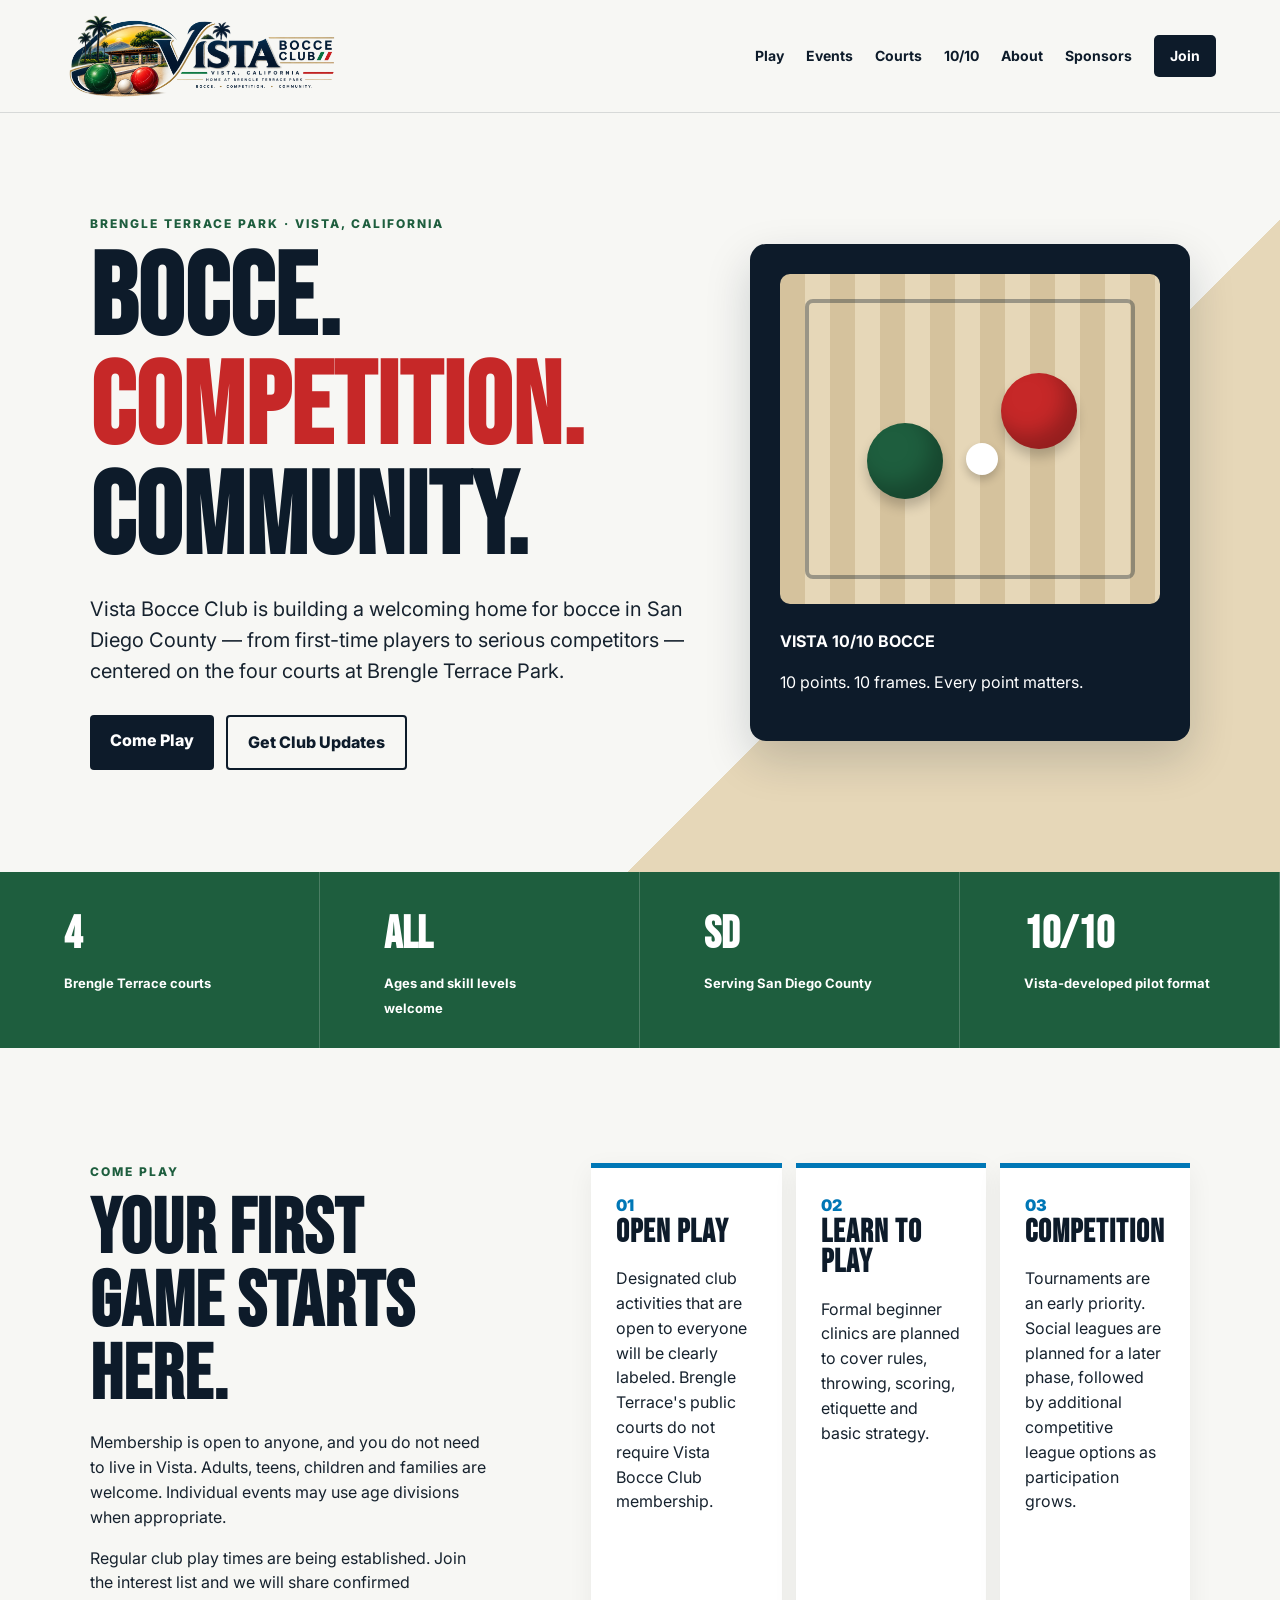
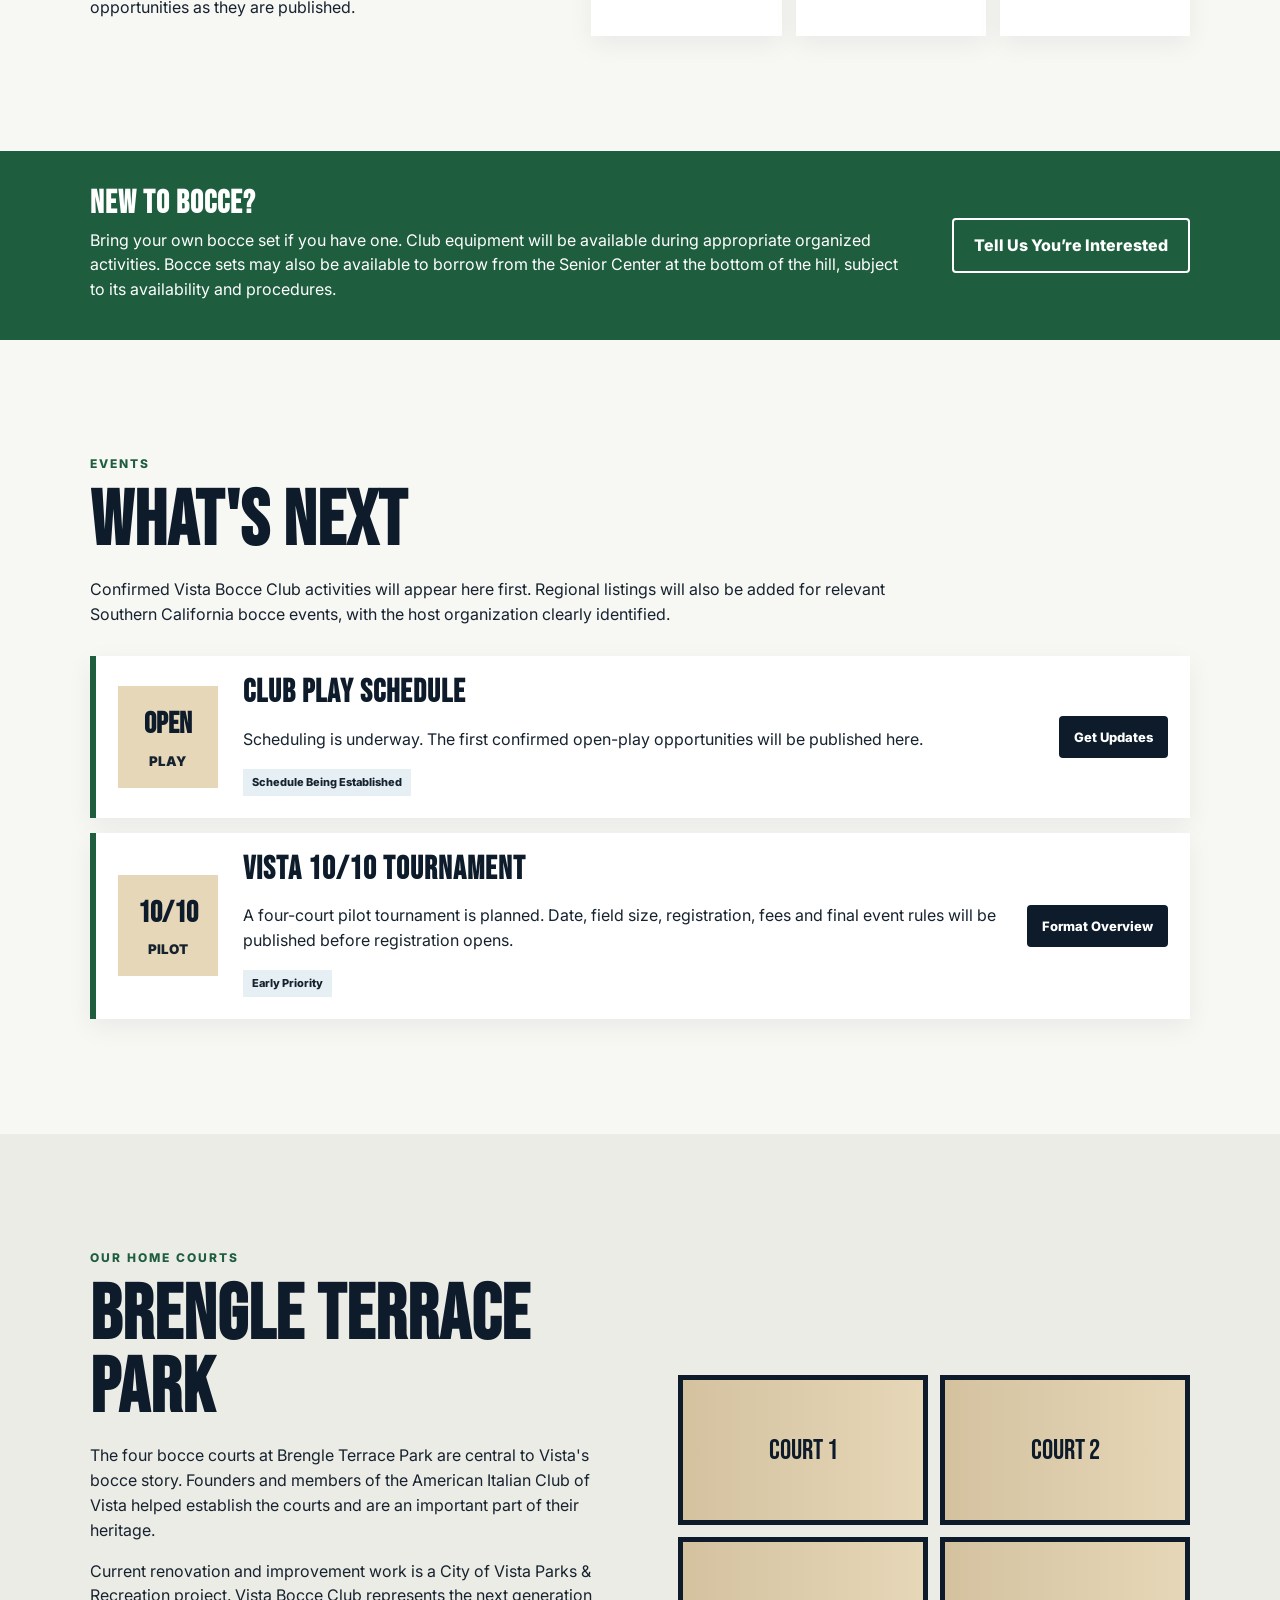
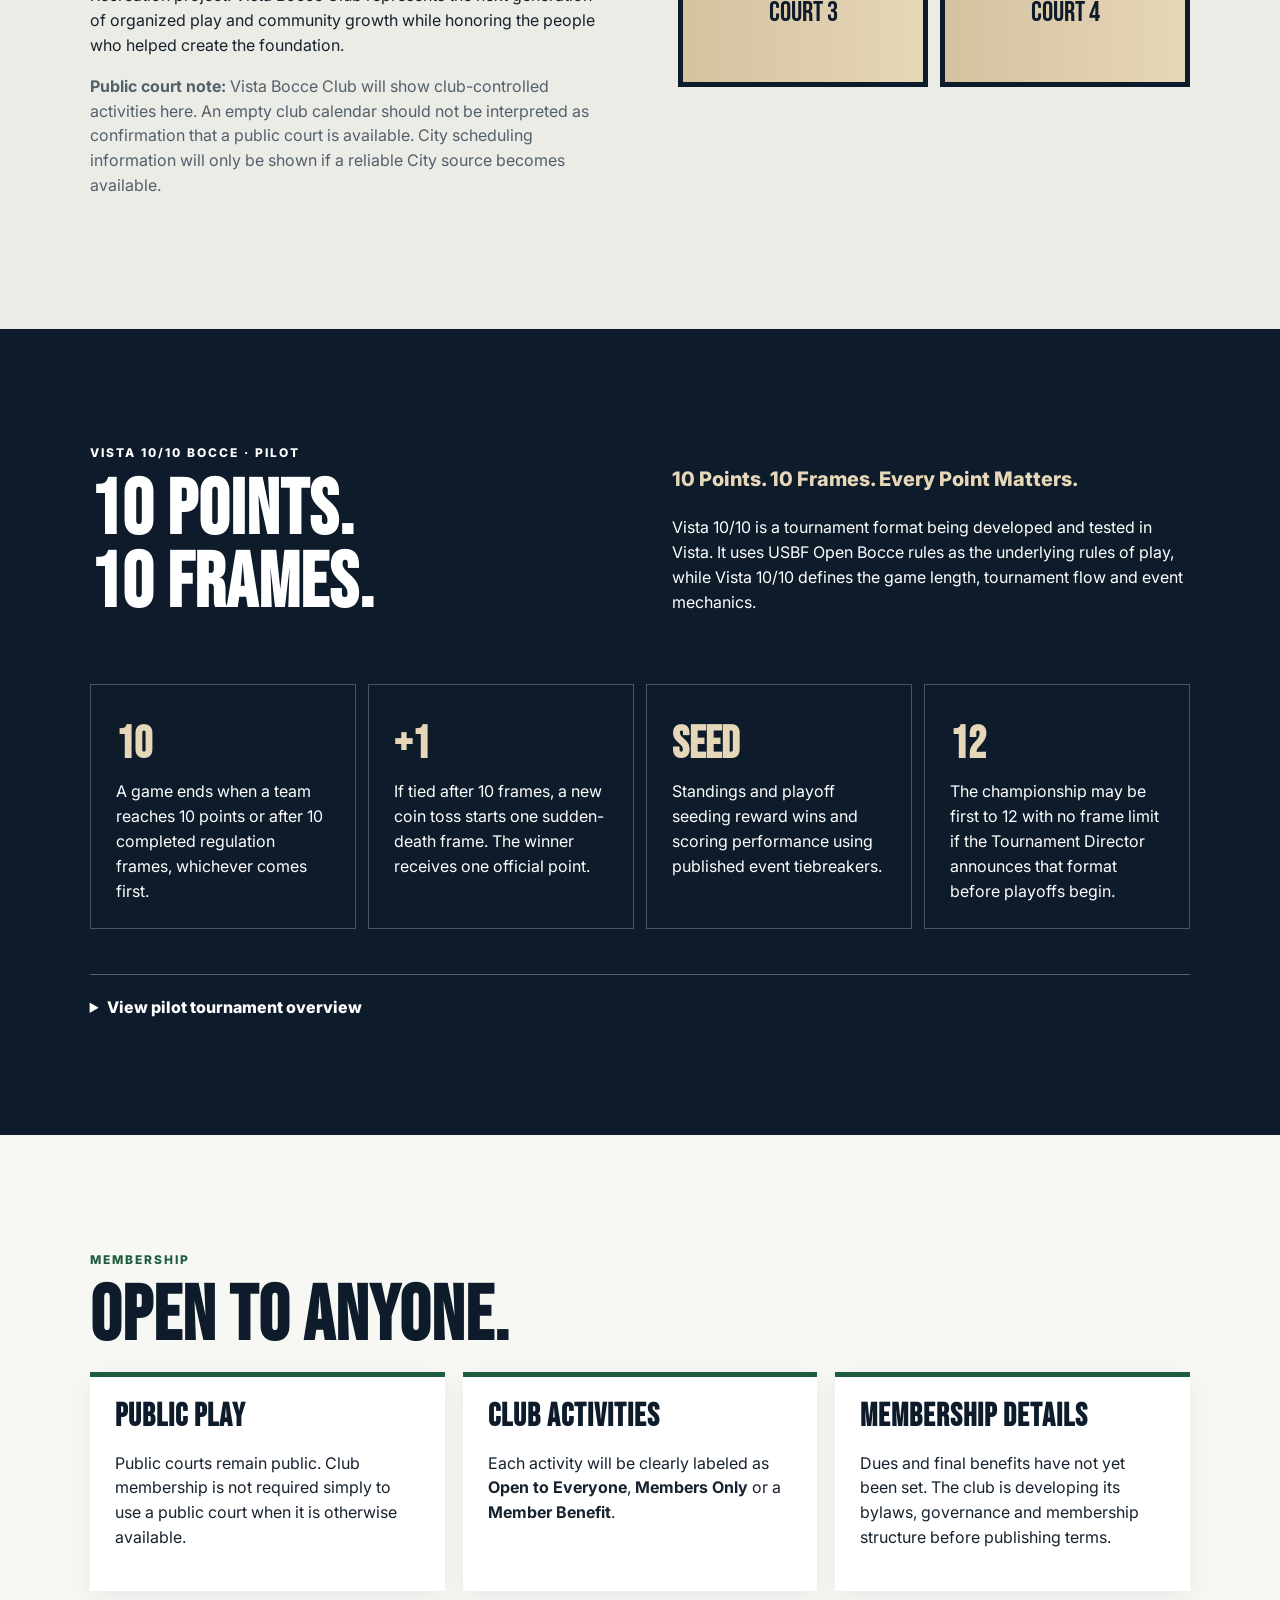
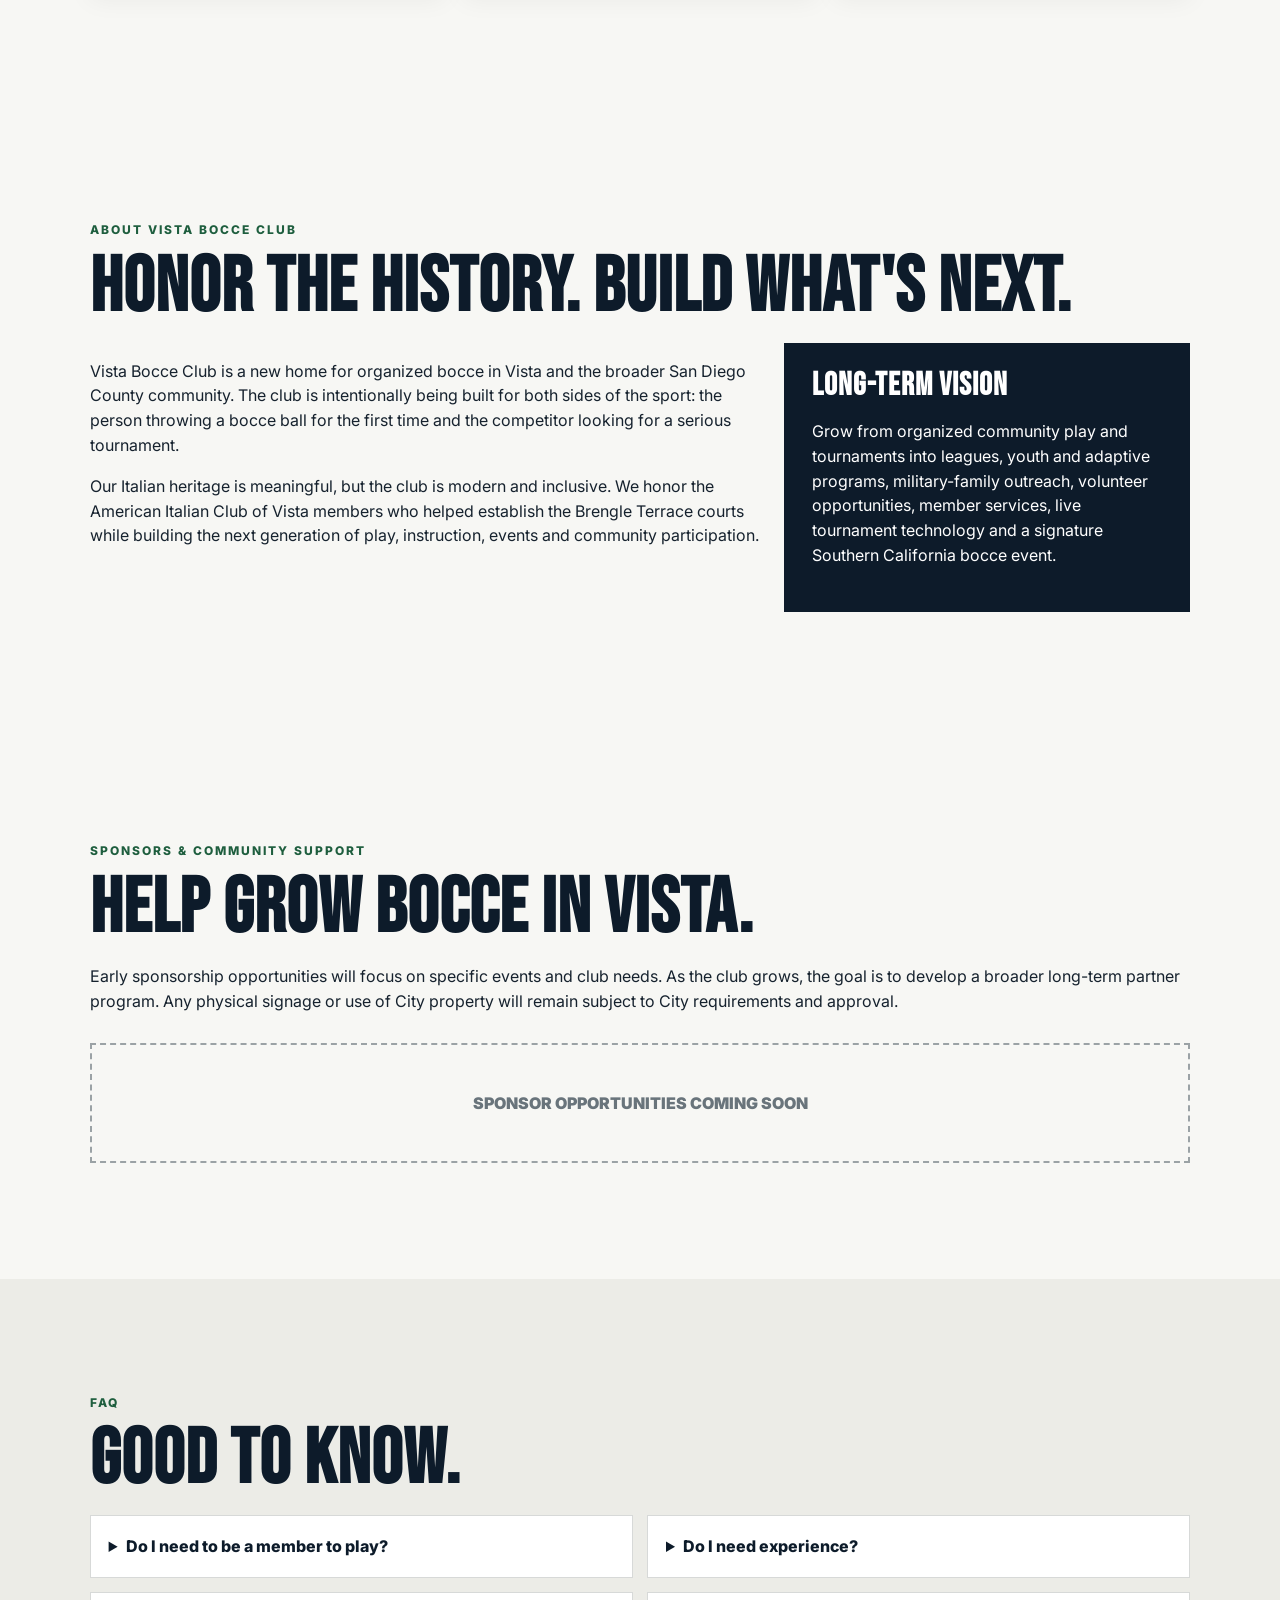
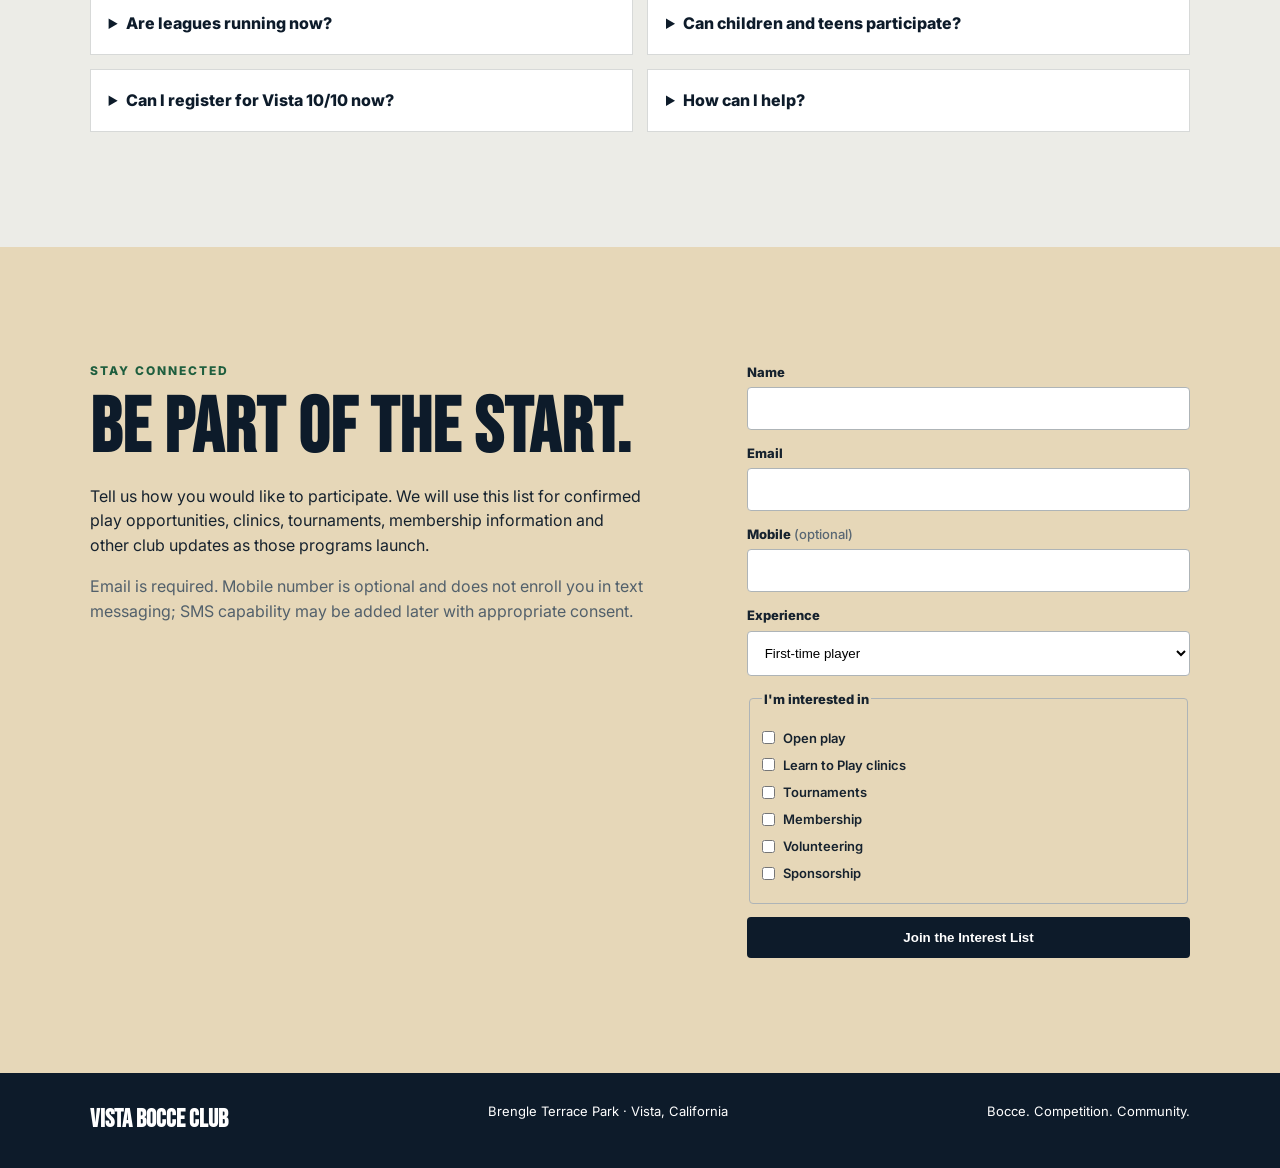
==== commit f1b6aa6d: "Release Vista Bocce Club V4 Launch candidate with approved V3 branding, club content, Vista 10/10, e" ====
--- a/index.html
+++ b/index.html
@@ -1,13 +1,150 @@
-<!doctype html><html lang="en"><head><meta charset="utf-8"><meta name="viewport" content="width=device-width,initial-scale=1"><title>Vista Bocce Club | Bocce. Competition. Community.</title><meta name="description" content="Vista Bocce Club at Brengle Terrace Park — community, competition, events and Vista 10/10 Bocce."><link rel="preconnect" href="https://fonts.googleapis.com"><link rel="preconnect" href="https://fonts.gstatic.com" crossorigin><link href="https://fonts.googleapis.com/css2?family=Bebas+Neue&family=Inter:wght@400;500;600;700;800&display=swap" rel="stylesheet"><link rel="stylesheet" href="styles.css"></head><body>
-<header><a class="brand logo-brand" href="#top" aria-label="Vista Bocce Club home"><img src="assets/vista-bocce-club-horizontal-logo.png" alt="Vista Bocce Club"></a><nav><a href="#play">Play</a><a href="#events">Events</a><a href="#courts">Courts</a><a href="#ten10">10/10</a><a href="#about">About</a><a href="#sponsors">Sponsors</a><a class="join" href="#join">Join</a></nav></header>
-<main id="top">
-<section class="hero"><div><p class="eyebrow">BRENGLE TERRACE PARK · VISTA, CALIFORNIA</p><h1>BOCCE.<br><em>COMPETITION.</em><br>COMMUNITY.</h1><p class="lede">A new generation of organized bocce in Vista — built around four courts, good competition and a community that keeps growing.</p><div class="actions"><a class="button" href="#join">Join the Club</a><a class="button ghost" href="#events">See What’s Next</a></div></div><div class="hero-card"><div class="court-art"><span class="ball green"></span><span class="ball red"></span><span class="pallino"></span></div><div><b>VISTA 10/10 BOCCE</b><p>10 points. 10 frames. Every point matters.</p></div></div></section>
-<section class="stats"><div><strong>4</strong><span>Brengle Terrace courts</span></div><div><strong>ALL</strong><span>Skill levels welcome</span></div><div><strong>1</strong><span>Growing local community</span></div><div><strong>10/10</strong><span>Our pilot tournament format</span></div></section>
-<section id="play" class="split"><div><p class="eyebrow">PLAY</p><h2>COME FOR THE GAME.<br>STAY FOR THE PEOPLE.</h2><p>Vista Bocce Club is being built to support social play, competitive leagues, tournaments and a long-term bocce community in Vista.</p></div><div class="cards"><article><span>01</span><h3>Social Play</h3><p>Low-pressure games, new friends and a place to learn.</p></article><article><span>02</span><h3>Competitive Play</h3><p>Leagues and tournaments designed to reward good bocce.</p></article><article><span>03</span><h3>Community</h3><p>A club that grows with its players and its home courts.</p></article></div></section>
-<section id="ten10" class="dark"><div class="section-head"><div><p class="eyebrow">VISTA 10/10 BOCCE · PILOT</p><h2>10 POINTS.<br>10 FRAMES.</h2></div><p>A Vista-developed tournament format built on USBF Open Bocce rules, with the tournament mechanics designed for efficient four-court play.</p></div><div class="rules"><div><b>10/10</b><span>First to 10 points or completion of 10 frames.</span></div><div><b>11</b><span>Tied after 10? New coin toss, then one sudden-death frame.</span></div><div><b>SEED</b><span>Wins first; then bracket head-to-head or cross-bracket differential rules.</span></div><div><b>12</b><span>Championship may be first to 12 when announced before playoffs and time permits.</span></div></div><details><summary>View pilot tournament mechanics</summary><div class="details-grid"><p><b>Bracket play:</b> top three from each bracket are preferred qualifiers; field structure remains event-specific.</p><p><b>Seeding:</b> cross-bracket Win/Loss → Point Differential → Points For.</p><p><b>Playoffs:</b> single elimination, standard seeded placement, mathematical byes to highest seeds.</p><p><b>Operations:</b> master game order, four-game On Deck queue, FIFO court flow, Tournament Control.</p><p><b>Equipment:</b> USBF Open specifications and rules unless Vista 10/10 explicitly modifies the format.</p><p><b>Pilot:</b> results preserved under the rules version played; player survey sent about 24 hours after the event.</p></div></details></section>
-<section id="events"><p class="eyebrow">EVENTS</p><h2>WHAT'S NEXT</h2><div class="event-grid"><article class="event"><div class="date"><b>10/10</b><small>PILOT</small></div><div><h3>Vista 10/10 Tournament</h3><p>Four-court pilot format · registration and field size published per event.</p><span class="tag">Pilot Ruleset</span></div><button onclick="alert('Registration will open when this event is published.')">Registration Soon</button></article><article class="event"><div class="date"><b>VBC</b><small>CLUB</small></div><div><h3>Social League</h3><p>Community-focused play with event-specific registration rules.</p><span class="tag">Coming Soon</span></div><button onclick="alert('League schedule will appear here when published.')">Details Soon</button></article></div></section>
-<section id="courts" class="courts"><div><p class="eyebrow">THE HOME COURTS</p><h2>BRENGLE TERRACE PARK</h2><p>The four bocce courts at Brengle Terrace Park are central to Vista's bocce story. The courts were established with help from founders and members of the American Italian Club of Vista; current court renovation/improvement work is a City of Vista Parks & Recreation project.</p><p class="muted">Court availability shown here will be limited to Vista Bocce Club events unless the club receives access to City Parks & Recreation scheduling information.</p></div><div class="court-map"><div class="court c1">COURT 1</div><div class="court c2">COURT 2</div><div class="court c3">COURT 3</div><div class="court c4">COURT 4</div></div></section>
-<section id="join" class="join-panel"><div><p class="eyebrow">MEMBERSHIP</p><h2>BUILD THE CLUB WITH US.</h2><p>Initial club sales are limited to members. Membership profiles and club access will be built first, with additional capabilities added as the club grows.</p></div><form onsubmit="event.preventDefault();document.getElementById('joinmsg').textContent='Thanks — membership interest received for the pilot site.'"><label>Name<input required></label><label>Email<input type="email" required></label><label>Interest<select><option>Social play</option><option>Competitive league</option><option>Tournaments</option><option>Volunteer</option></select></label><button class="button" type="submit">Request Membership Info</button><p id="joinmsg" class="formmsg"></p></form></section>
-<section id="about" class="about"><p class="eyebrow">ABOUT</p><h2>A CLUB FOR THE NEXT GENERATION OF VISTA BOCCE.</h2><p>Vista Bocce Club represents the next generation of organized play and community growth at Brengle Terrace Park. The club's identity honors the park, the people who helped establish bocce here, and the players who will carry it forward.</p></section>
-<section id="sponsors" class="sponsors"><p class="eyebrow">SPONSORS</p><h2>LOCAL PARTNERS, BIGGER PLAY.</h2><p>Sponsor opportunities will be published as the club's events and programs develop.</p><div class="sponsorbox">YOUR LOGO COULD BE HERE</div></section>
-</main><footer><b>VISTA BOCCE CLUB</b><span>Brengle Terrace Park · Vista, CA</span><span>Est. 2026</span></footer><script src="app.js"></script></body></html>
+<!doctype html>
+<html lang="en">
+<head>
+  <meta charset="utf-8">
+  <meta name="viewport" content="width=device-width,initial-scale=1">
+  <title>Vista Bocce Club | Bocce. Competition. Community.</title>
+  <meta name="description" content="Vista Bocce Club at Brengle Terrace Park in Vista, California — welcoming new and experienced players for community play, clinics and competitive bocce.">
+  <link rel="preconnect" href="https://fonts.googleapis.com">
+  <link rel="preconnect" href="https://fonts.gstatic.com" crossorigin>
+  <link href="https://fonts.googleapis.com/css2?family=Bebas+Neue&family=Inter:wght@400;500;600;700;800&display=swap" rel="stylesheet">
+  <link rel="stylesheet" href="styles.css">
+</head>
+<body>
+<a class="skip-link" href="#main">Skip to content</a>
+<header class="site-header">
+  <a class="brand logo-brand" href="#top" aria-label="Vista Bocce Club home">
+    <img src="assets/vista-bocce-club-horizontal-logo.png" alt="Vista Bocce Club">
+  </a>
+  <button class="menu-toggle" type="button" aria-expanded="false" aria-controls="site-nav">Menu</button>
+  <nav id="site-nav" aria-label="Primary navigation">
+    <a href="#play">Play</a><a href="#events">Events</a><a href="#courts">Courts</a><a href="#ten10">10/10</a><a href="#about">About</a><a href="#sponsors">Sponsors</a><a class="join" href="#join">Join</a>
+  </nav>
+</header>
+<main id="main">
+<section id="top" class="hero">
+  <div>
+    <p class="eyebrow">BRENGLE TERRACE PARK · VISTA, CALIFORNIA</p>
+    <h1>BOCCE.<br><em>COMPETITION.</em><br>COMMUNITY.</h1>
+    <p class="lede">Vista Bocce Club is building a welcoming home for bocce in San Diego County — from first-time players to serious competitors — centered on the four courts at Brengle Terrace Park.</p>
+    <div class="actions"><a class="button" href="#play">Come Play</a><a class="button ghost" href="#join">Get Club Updates</a></div>
+  </div>
+  <div class="hero-card" aria-label="Vista 10/10 Bocce feature">
+    <div class="court-art" aria-hidden="true"><span class="ball green"></span><span class="ball red"></span><span class="pallino"></span></div>
+    <div><b>VISTA 10/10 BOCCE</b><p>10 points. 10 frames. Every point matters.</p></div>
+  </div>
+</section>
+
+<section class="stats" aria-label="Club highlights">
+  <div><strong>4</strong><span>Brengle Terrace courts</span></div>
+  <div><strong>ALL</strong><span>Ages and skill levels welcome</span></div>
+  <div><strong>SD</strong><span>Serving San Diego County</span></div>
+  <div><strong>10/10</strong><span>Vista-developed pilot format</span></div>
+</section>
+
+<section id="play" class="split">
+  <div>
+    <p class="eyebrow">COME PLAY</p>
+    <h2>YOUR FIRST GAME STARTS HERE.</h2>
+    <p>Membership is open to anyone, and you do not need to live in Vista. Adults, teens, children and families are welcome. Individual events may use age divisions when appropriate.</p>
+    <p>Regular club play times are being established. Join the interest list and we will share confirmed opportunities as they are published.</p>
+  </div>
+  <div class="cards">
+    <article><span>01</span><h3>Open Play</h3><p>Designated club activities that are open to everyone will be clearly labeled. Brengle Terrace's public courts do not require Vista Bocce Club membership.</p></article>
+    <article><span>02</span><h3>Learn to Play</h3><p>Formal beginner clinics are planned to cover rules, throwing, scoring, etiquette and basic strategy.</p></article>
+    <article><span>03</span><h3>Competition</h3><p>Tournaments are an early priority. Social leagues are planned for a later phase, followed by additional competitive league options as participation grows.</p></article>
+  </div>
+</section>
+
+<section class="newcomer-band">
+  <div><h3>NEW TO BOCCE?</h3><p>Bring your own bocce set if you have one. Club equipment will be available during appropriate organized activities. Bocce sets may also be available to borrow from the Senior Center at the bottom of the hill, subject to its availability and procedures.</p></div>
+  <a class="button ghost-light" href="#join">Tell Us You’re Interested</a>
+</section>
+
+<section id="events">
+  <p class="eyebrow">EVENTS</p><h2>WHAT'S NEXT</h2>
+  <p class="section-intro">Confirmed Vista Bocce Club activities will appear here first. Regional listings will also be added for relevant Southern California bocce events, with the host organization clearly identified.</p>
+  <div class="event-grid">
+    <article class="event"><div class="date"><b>OPEN</b><small>PLAY</small></div><div><h3>Club Play Schedule</h3><p>Scheduling is underway. The first confirmed open-play opportunities will be published here.</p><span class="tag">Schedule Being Established</span></div><a class="small-button" href="#join">Get Updates</a></article>
+    <article class="event"><div class="date"><b>10/10</b><small>PILOT</small></div><div><h3>Vista 10/10 Tournament</h3><p>A four-court pilot tournament is planned. Date, field size, registration, fees and final event rules will be published before registration opens.</p><span class="tag">Early Priority</span></div><a class="small-button" href="#ten10">Format Overview</a></article>
+  </div>
+</section>
+
+<section id="courts" class="courts">
+  <div>
+    <p class="eyebrow">OUR HOME COURTS</p><h2>BRENGLE TERRACE PARK</h2>
+    <p>The four bocce courts at Brengle Terrace Park are central to Vista's bocce story. Founders and members of the American Italian Club of Vista helped establish the courts and are an important part of their heritage.</p>
+    <p>Current renovation and improvement work is a City of Vista Parks &amp; Recreation project. Vista Bocce Club represents the next generation of organized play and community growth while honoring the people who helped create the foundation.</p>
+    <p class="muted"><strong>Public court note:</strong> Vista Bocce Club will show club-controlled activities here. An empty club calendar should not be interpreted as confirmation that a public court is available. City scheduling information will only be shown if a reliable City source becomes available.</p>
+  </div>
+  <div class="court-map" aria-label="Illustration of four bocce courts"><div class="court">COURT 1</div><div class="court">COURT 2</div><div class="court">COURT 3</div><div class="court">COURT 4</div></div>
+</section>
+
+<section id="ten10" class="dark">
+  <div class="section-head"><div><p class="eyebrow">VISTA 10/10 BOCCE · PILOT</p><h2>10 POINTS.<br>10 FRAMES.</h2></div><div><p class="format-tagline">10 Points. 10 Frames. Every Point Matters.</p><p>Vista 10/10 is a tournament format being developed and tested in Vista. It uses USBF Open Bocce rules as the underlying rules of play, while Vista 10/10 defines the game length, tournament flow and event mechanics.</p></div></div>
+  <div class="rules">
+    <div><b>10</b><span>A game ends when a team reaches 10 points or after 10 completed regulation frames, whichever comes first.</span></div>
+    <div><b>+1</b><span>If tied after 10 frames, a new coin toss starts one sudden-death frame. The winner receives one official point.</span></div>
+    <div><b>SEED</b><span>Standings and playoff seeding reward wins and scoring performance using published event tiebreakers.</span></div>
+    <div><b>12</b><span>The championship may be first to 12 with no frame limit if the Tournament Director announces that format before playoffs begin.</span></div>
+  </div>
+  <details><summary>View pilot tournament overview</summary><div class="details-grid">
+    <p><b>Preliminary play:</b> balanced brackets are preferred so teams play the same number of games; three advancing teams per bracket is the preferred model when practical.</p>
+    <p><b>Within-bracket ties:</b> Win-Loss → Head-to-Head → Point Differential → Points For → on-court tiebreak if needed.</p>
+    <p><b>Cross-bracket seeding:</b> Win-Loss → Point Differential → Points For → final on-court tiebreak.</p>
+    <p><b>Playoffs:</b> seeded single elimination with mathematical byes awarded to the highest seeds when needed.</p>
+    <p><b>Operations:</b> master game order, formal On Deck queue and next-available-court flow are designed to keep four courts moving efficiently.</p>
+    <p><b>Pilot status:</b> the rules remain a test ruleset until real-world tournament data and player feedback support a formal v1.0 release.</p>
+  </div></details>
+</section>
+
+<section id="membership" class="membership-section">
+  <p class="eyebrow">MEMBERSHIP</p><h2>OPEN TO ANYONE.</h2>
+  <div class="three-col">
+    <article><h3>Public Play</h3><p>Public courts remain public. Club membership is not required simply to use a public court when it is otherwise available.</p></article>
+    <article><h3>Club Activities</h3><p>Each activity will be clearly labeled as <strong>Open to Everyone</strong>, <strong>Members Only</strong> or a <strong>Member Benefit</strong>.</p></article>
+    <article><h3>Membership Details</h3><p>Dues and final benefits have not yet been set. The club is developing its bylaws, governance and membership structure before publishing terms.</p></article>
+  </div>
+</section>
+
+<section id="about" class="about">
+  <p class="eyebrow">ABOUT VISTA BOCCE CLUB</p><h2>HONOR THE HISTORY. BUILD WHAT'S NEXT.</h2>
+  <div class="about-grid"><div><p>Vista Bocce Club is a new home for organized bocce in Vista and the broader San Diego County community. The club is intentionally being built for both sides of the sport: the person throwing a bocce ball for the first time and the competitor looking for a serious tournament.</p><p>Our Italian heritage is meaningful, but the club is modern and inclusive. We honor the American Italian Club of Vista members who helped establish the Brengle Terrace courts while building the next generation of play, instruction, events and community participation.</p></div><div class="vision-box"><h3>LONG-TERM VISION</h3><p>Grow from organized community play and tournaments into leagues, youth and adaptive programs, military-family outreach, volunteer opportunities, member services, live tournament technology and a signature Southern California bocce event.</p></div></div>
+</section>
+
+<section id="sponsors" class="sponsors">
+  <p class="eyebrow">SPONSORS &amp; COMMUNITY SUPPORT</p><h2>HELP GROW BOCCE IN VISTA.</h2>
+  <p>Early sponsorship opportunities will focus on specific events and club needs. As the club grows, the goal is to develop a broader long-term partner program. Any physical signage or use of City property will remain subject to City requirements and approval.</p>
+  <div class="sponsorbox">SPONSOR OPPORTUNITIES COMING SOON</div>
+</section>
+
+<section class="faq" id="faq">
+  <p class="eyebrow">FAQ</p><h2>GOOD TO KNOW.</h2>
+  <div class="faq-grid">
+    <details><summary>Do I need to be a member to play?</summary><p>No. Brengle Terrace's public courts do not become members-only courts because Vista Bocce Club uses them. Club-organized activities will state whether they are open to everyone or limited to members.</p></details>
+    <details><summary>Do I need experience?</summary><p>No. All skill levels are welcome, and beginner Learn to Play clinics are part of the club plan.</p></details>
+    <details><summary>Are leagues running now?</summary><p>Not yet. Community play, beginner instruction and early tournaments come first. Social leagues are a future program.</p></details>
+    <details><summary>Can children and teens participate?</summary><p>Yes. The club is intended for all ages and families. Individual events may use age divisions or additional safeguards when appropriate.</p></details>
+    <details><summary>Can I register for Vista 10/10 now?</summary><p>Not yet. Registration will open only after a specific event date, field size, fee, rules version and registration details are published.</p></details>
+    <details><summary>How can I help?</summary><p>Use the interest form below and select volunteering, sponsorship or another area that interests you.</p></details>
+  </div>
+</section>
+
+<section id="join" class="join-panel">
+  <div><p class="eyebrow">STAY CONNECTED</p><h2>BE PART OF THE START.</h2><p>Tell us how you would like to participate. We will use this list for confirmed play opportunities, clinics, tournaments, membership information and other club updates as those programs launch.</p><p class="muted">Email is required. Mobile number is optional and does not enroll you in text messaging; SMS capability may be added later with appropriate consent.</p></div>
+  <form name="club-interest" method="POST" data-netlify="true" netlify-honeypot="bot-field" action="/?submitted=true#join">
+    <input type="hidden" name="form-name" value="club-interest">
+    <p class="honeypot"><label>Do not fill this out if you are human: <input name="bot-field"></label></p>
+    <label>Name<input name="name" autocomplete="name" required></label>
+    <label>Email<input name="email" type="email" autocomplete="email" required></label>
+    <label>Mobile <span class="optional">(optional)</span><input name="mobile" type="tel" autocomplete="tel"></label>
+    <label>Experience<select name="experience"><option>First-time player</option><option>Beginner</option><option>Recreational player</option><option>Experienced / tournament player</option></select></label>
+    <fieldset><legend>I'm interested in</legend><label class="check"><input type="checkbox" name="interests" value="Open play"> Open play</label><label class="check"><input type="checkbox" name="interests" value="Learn to Play clinics"> Learn to Play clinics</label><label class="check"><input type="checkbox" name="interests" value="Tournaments"> Tournaments</label><label class="check"><input type="checkbox" name="interests" value="Membership"> Membership</label><label class="check"><input type="checkbox" name="interests" value="Volunteering"> Volunteering</label><label class="check"><input type="checkbox" name="interests" value="Sponsorship"> Sponsorship</label></fieldset>
+    <button class="button" type="submit">Join the Interest List</button>
+    <p id="form-status" class="formmsg" role="status" aria-live="polite"></p>
+  </form>
+</section>
+</main>
+<footer><b>VISTA BOCCE CLUB</b><span>Brengle Terrace Park · Vista, California</span><span>Bocce. Competition. Community.</span></footer>
+<script src="app.js"></script>
+</body></html>
--- a/styles.css
+++ b/styles.css
@@ -13,3 +13,10 @@
   header{min-height:76px;padding:7px 4vw}
   .logo-brand{width:min(275px,74vw);height:58px}
 }
+
+/* V4 launch candidate additions */
+.skip-link{position:absolute;left:-9999px;top:auto}.skip-link:focus{left:16px;top:16px;z-index:100;background:#fff;color:var(--navy);padding:10px 14px;border:2px solid var(--navy)}
+.menu-toggle{display:none;background:transparent;color:var(--navy);border:2px solid var(--navy);padding:9px 12px}
+.section-intro{max-width:800px;margin-bottom:30px}.small-button{display:inline-block;background:var(--navy);color:#fff;text-decoration:none;padding:11px 15px;border-radius:4px;font-weight:800;font-size:13px}.newcomer-band{display:flex;gap:40px;justify-content:space-between;align-items:center;background:var(--green);color:white;padding:38px 7vw}.newcomer-band h3{color:#fff;margin-bottom:8px}.newcomer-band p{margin:0;max-width:980px}.ghost-light{border:2px solid #fff;background:transparent;white-space:nowrap}.format-tagline{font-weight:800;color:var(--sand)!important;font-size:20px}.membership-section,.faq{padding:9vw 7vw}.three-col,.about-grid{display:grid;grid-template-columns:repeat(3,1fr);gap:18px}.three-col article{background:#fff;padding:25px;border-top:5px solid var(--green);box-shadow:0 8px 25px rgba(13,27,42,.06)}.about-grid{grid-template-columns:1.25fr .75fr}.vision-box{background:var(--navy);color:#fff;padding:28px}.vision-box h3{color:#fff}.faq{background:#ecece7}.faq-grid{display:grid;grid-template-columns:1fr 1fr;gap:14px}.faq details{background:#fff;border:1px solid #d7d9d8;padding:18px}.faq summary{color:var(--navy)}.faq details p{margin-bottom:0}.honeypot{position:absolute;left:-9999px}.optional{font-weight:500;color:#596773}fieldset{border:1px solid #aeb4b7;border-radius:4px;padding:12px}legend{font-weight:800;font-size:13px}.check{display:flex;gap:8px;align-items:center;font-weight:600;margin:7px 0}.check input{width:auto;margin:0}.event .small-button{justify-self:end}.formmsg:empty{display:none}
+@media(max-width:900px){.menu-toggle{display:block}.site-header{flex-wrap:wrap}.site-header nav{display:none;width:100%;flex-direction:column;align-items:stretch;gap:0;padding:8px 0 12px}.site-header nav.open{display:flex}.site-header nav a{padding:12px 4px;border-top:1px solid #d7d9d8}.site-header nav .join{margin-top:6px;text-align:center}.newcomer-band{align-items:flex-start;flex-direction:column}.three-col,.about-grid,.faq-grid{grid-template-columns:1fr}.event .small-button{grid-column:2;justify-self:start}}
+@media(max-width:600px){.membership-section,.faq{padding:16vw 6vw}.event{grid-template-columns:70px 1fr;gap:14px;padding:17px}.newcomer-band{padding:38px 6vw}.logo-brand{width:min(265px,70vw)}.menu-toggle{font-size:13px}.lede{font-size:18px}}
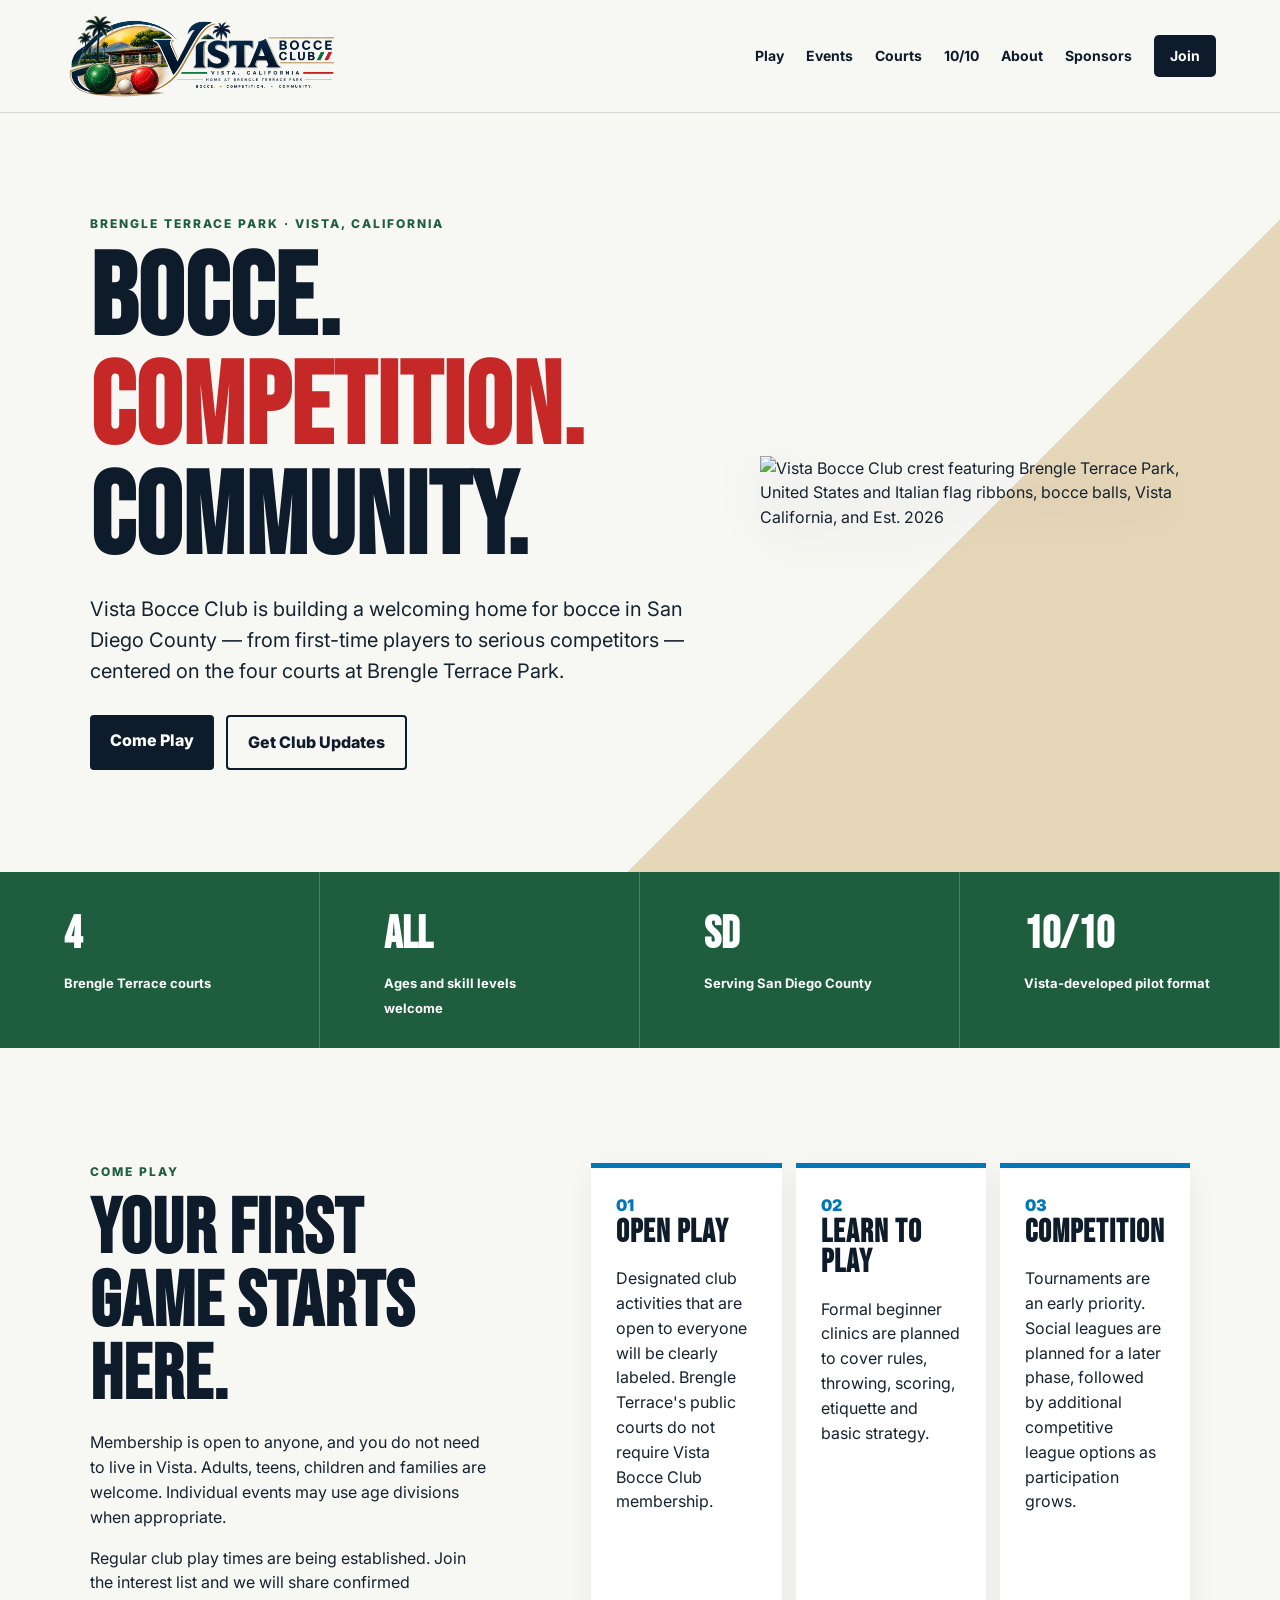
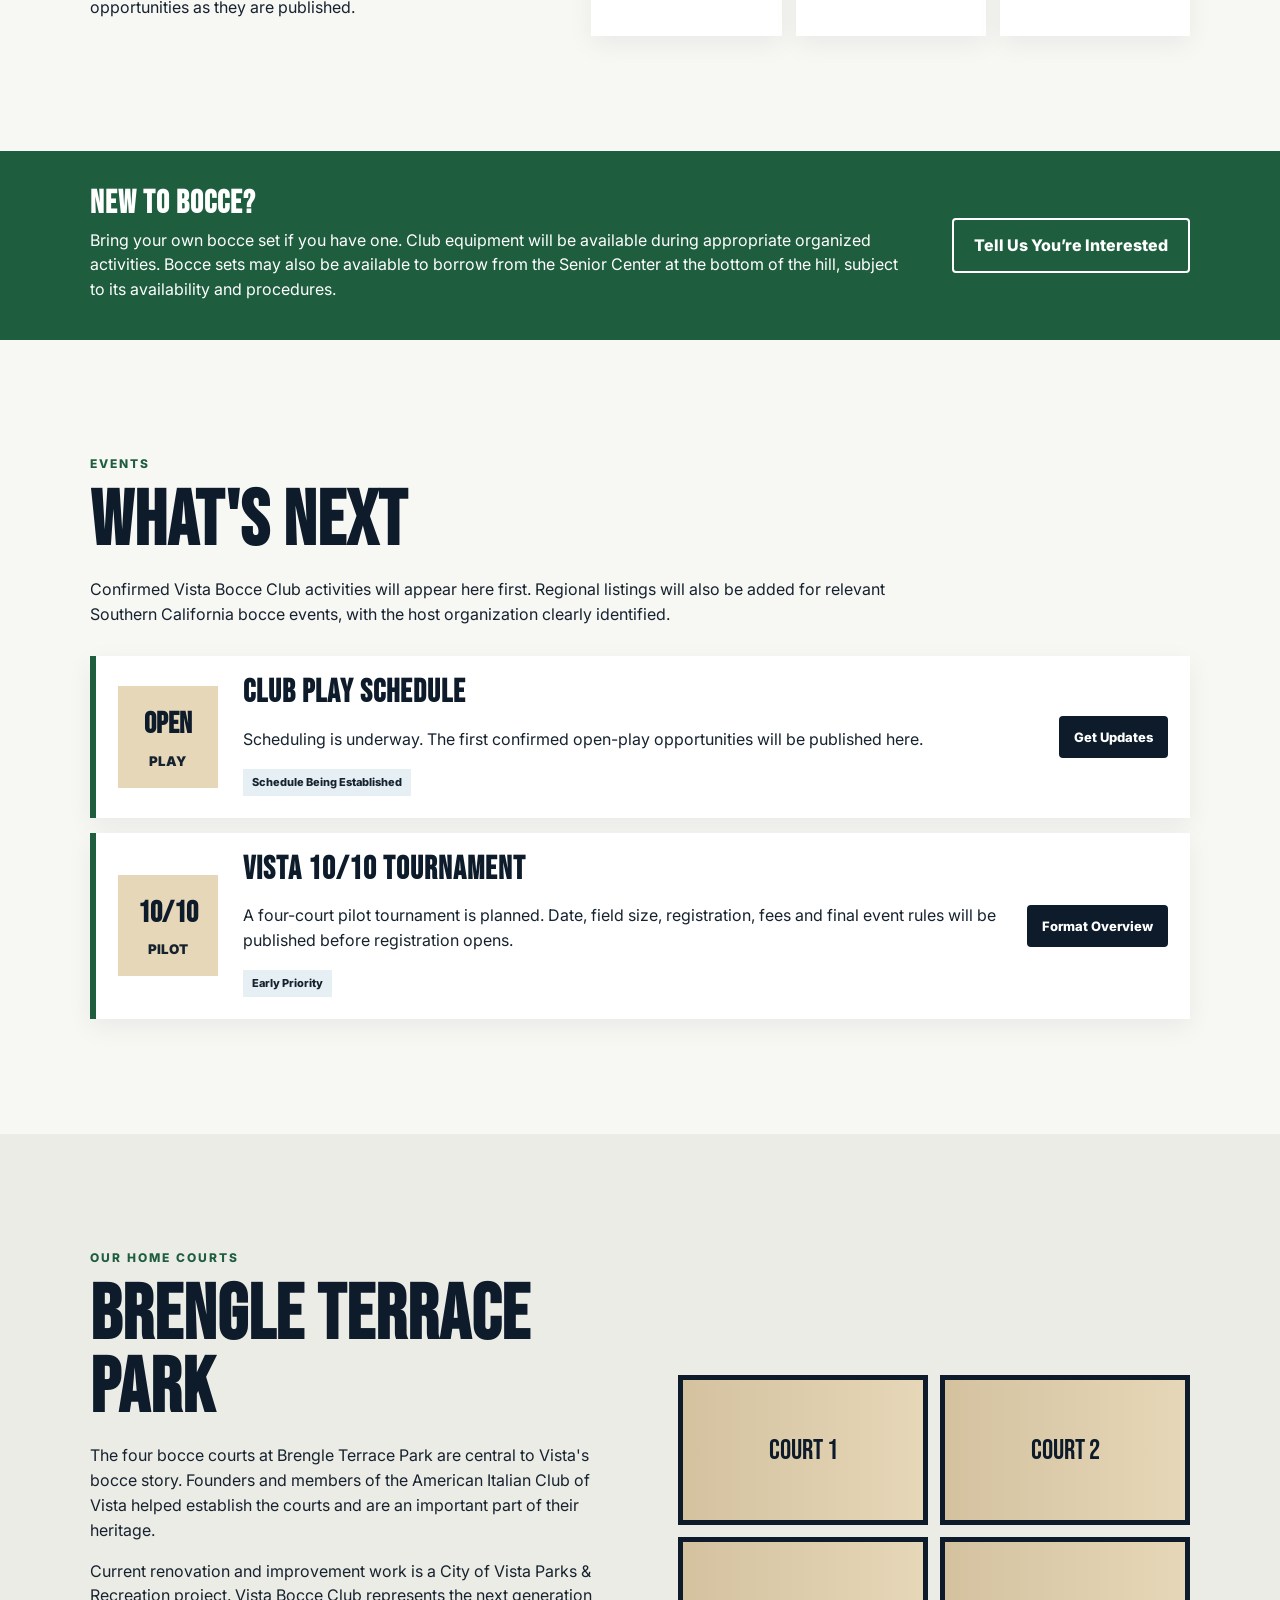
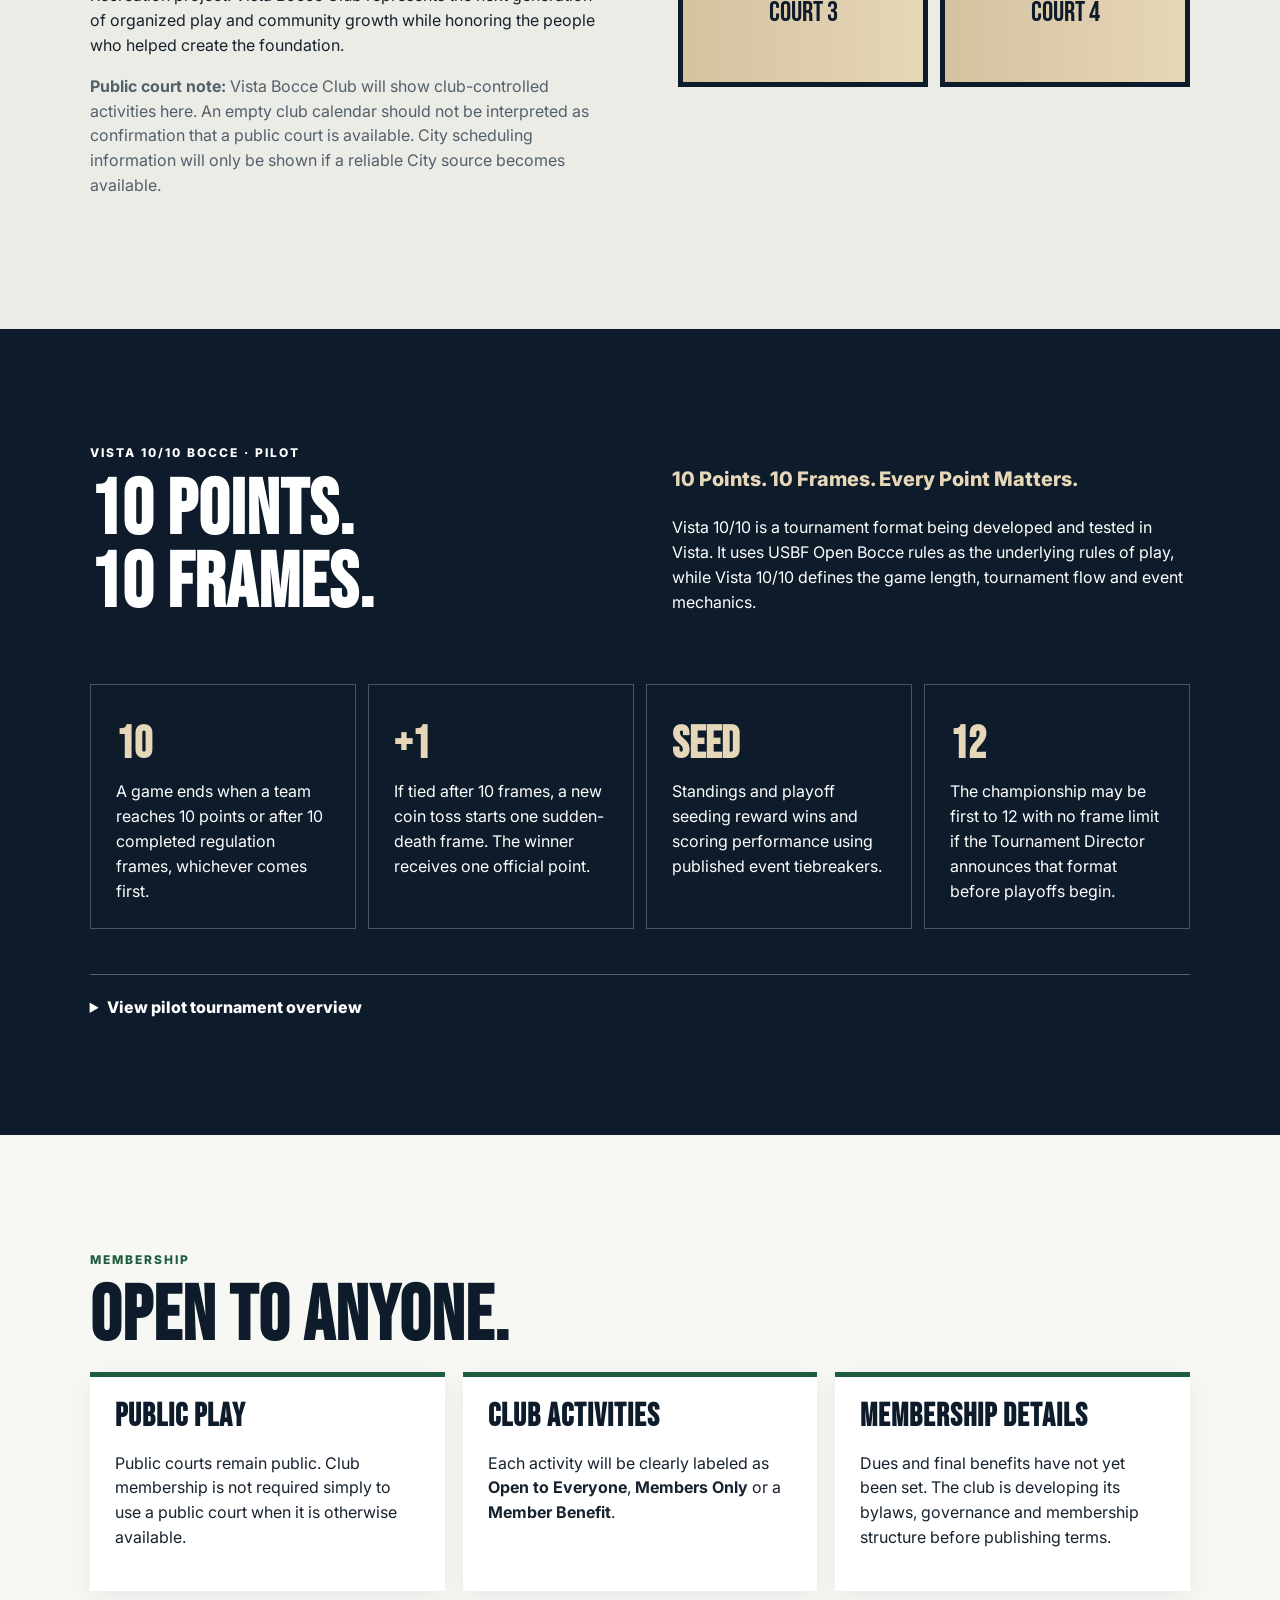
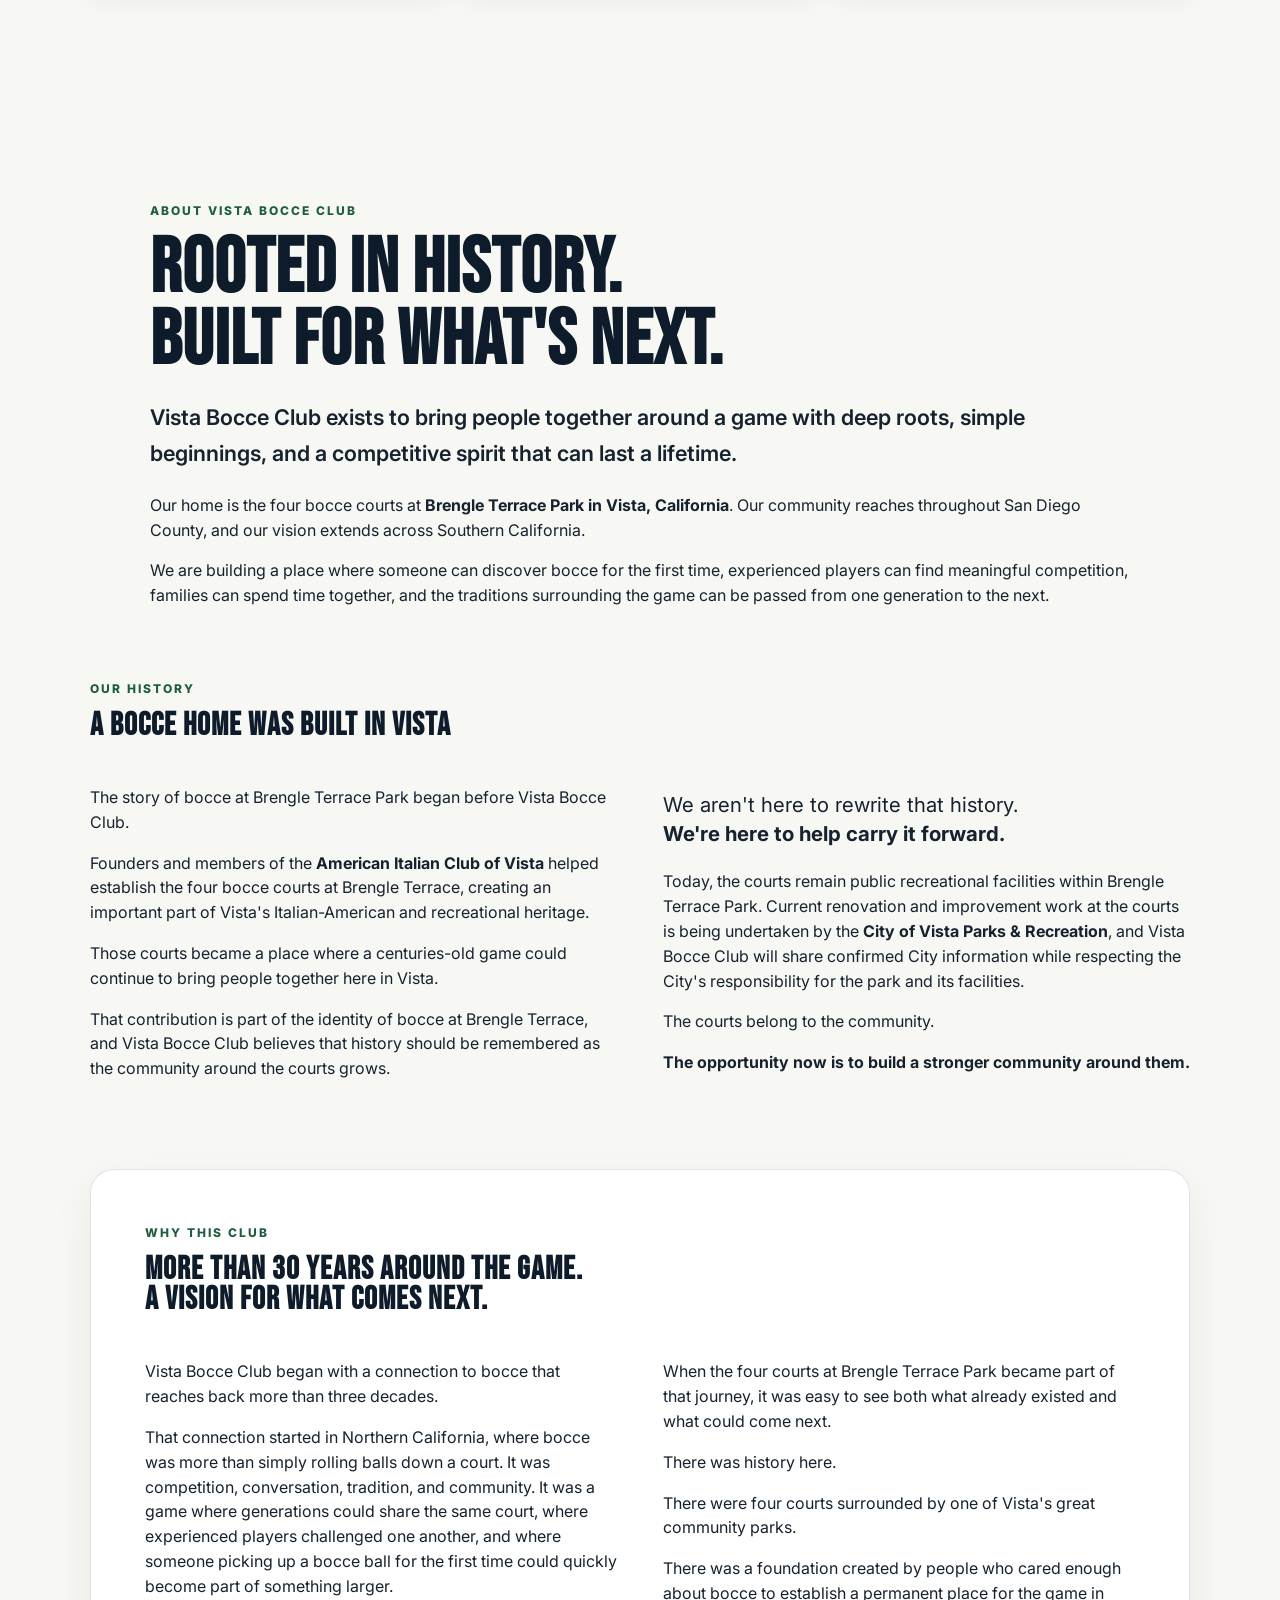
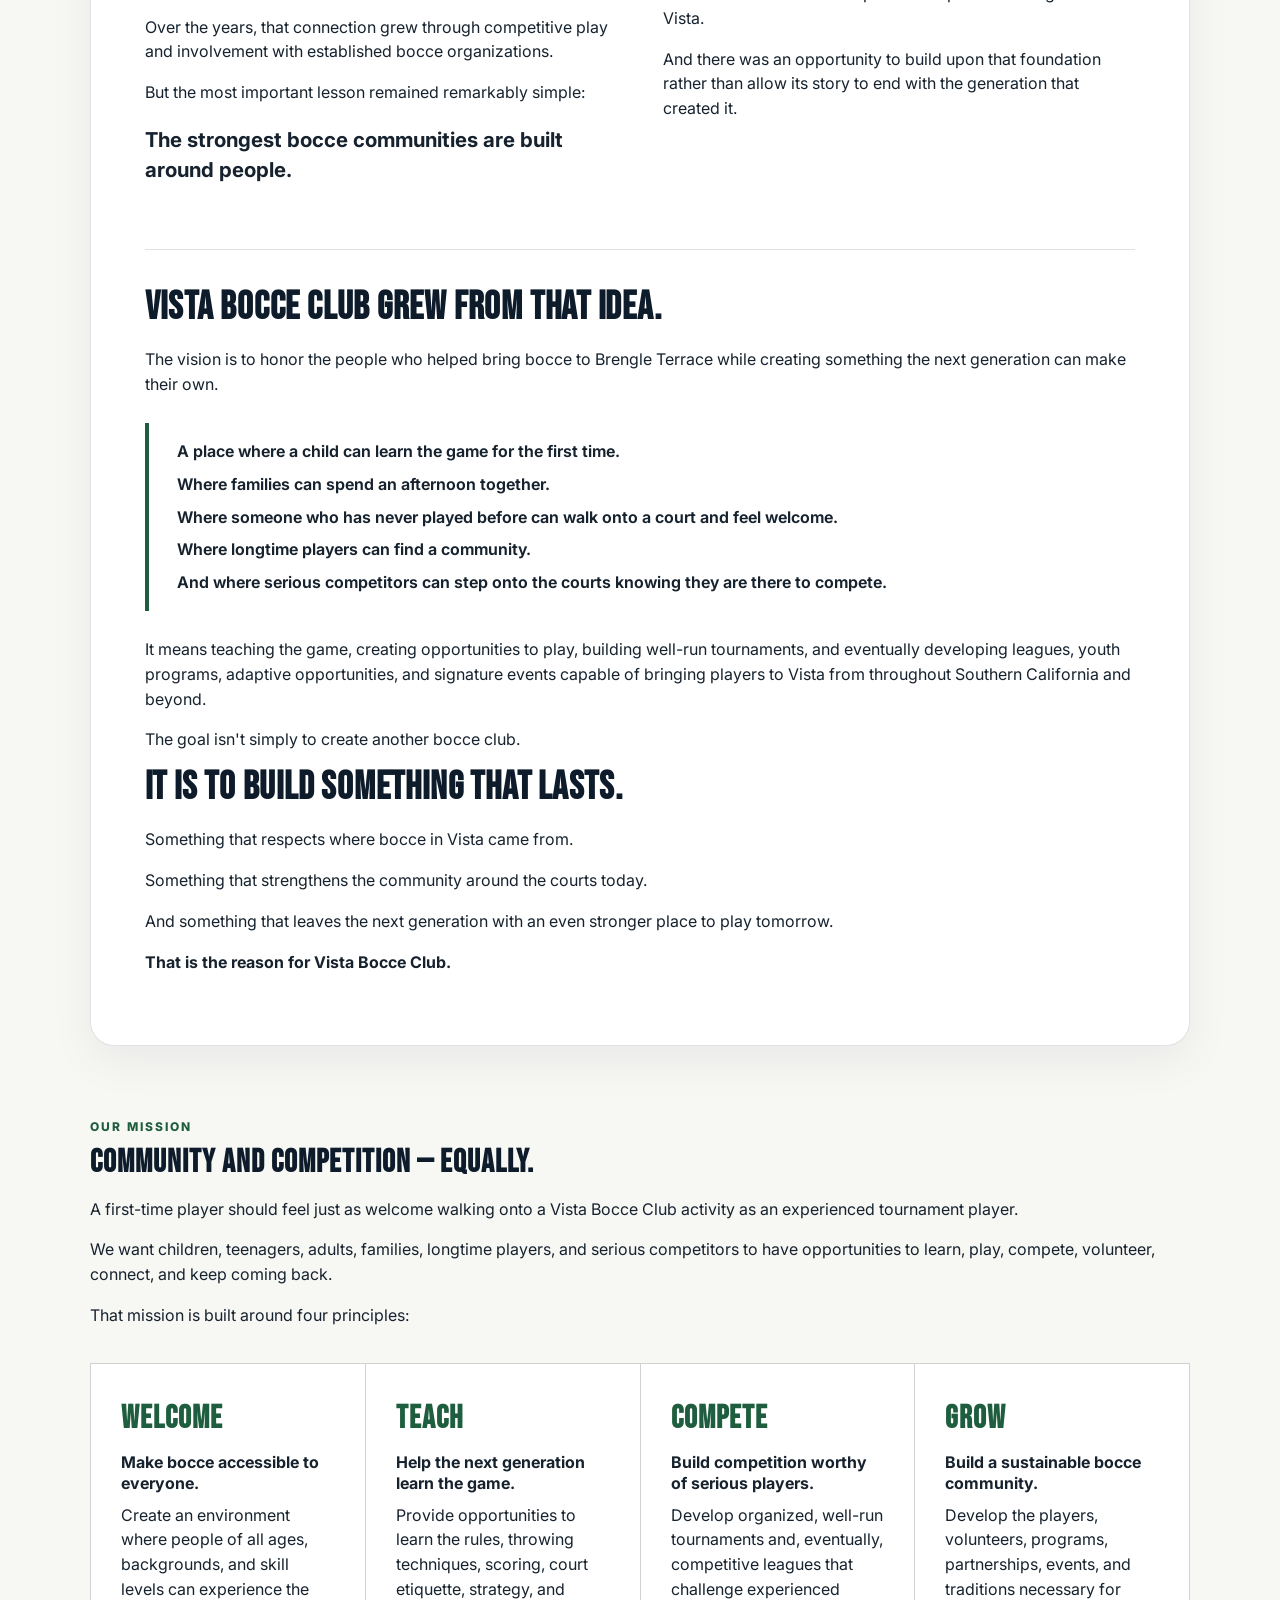
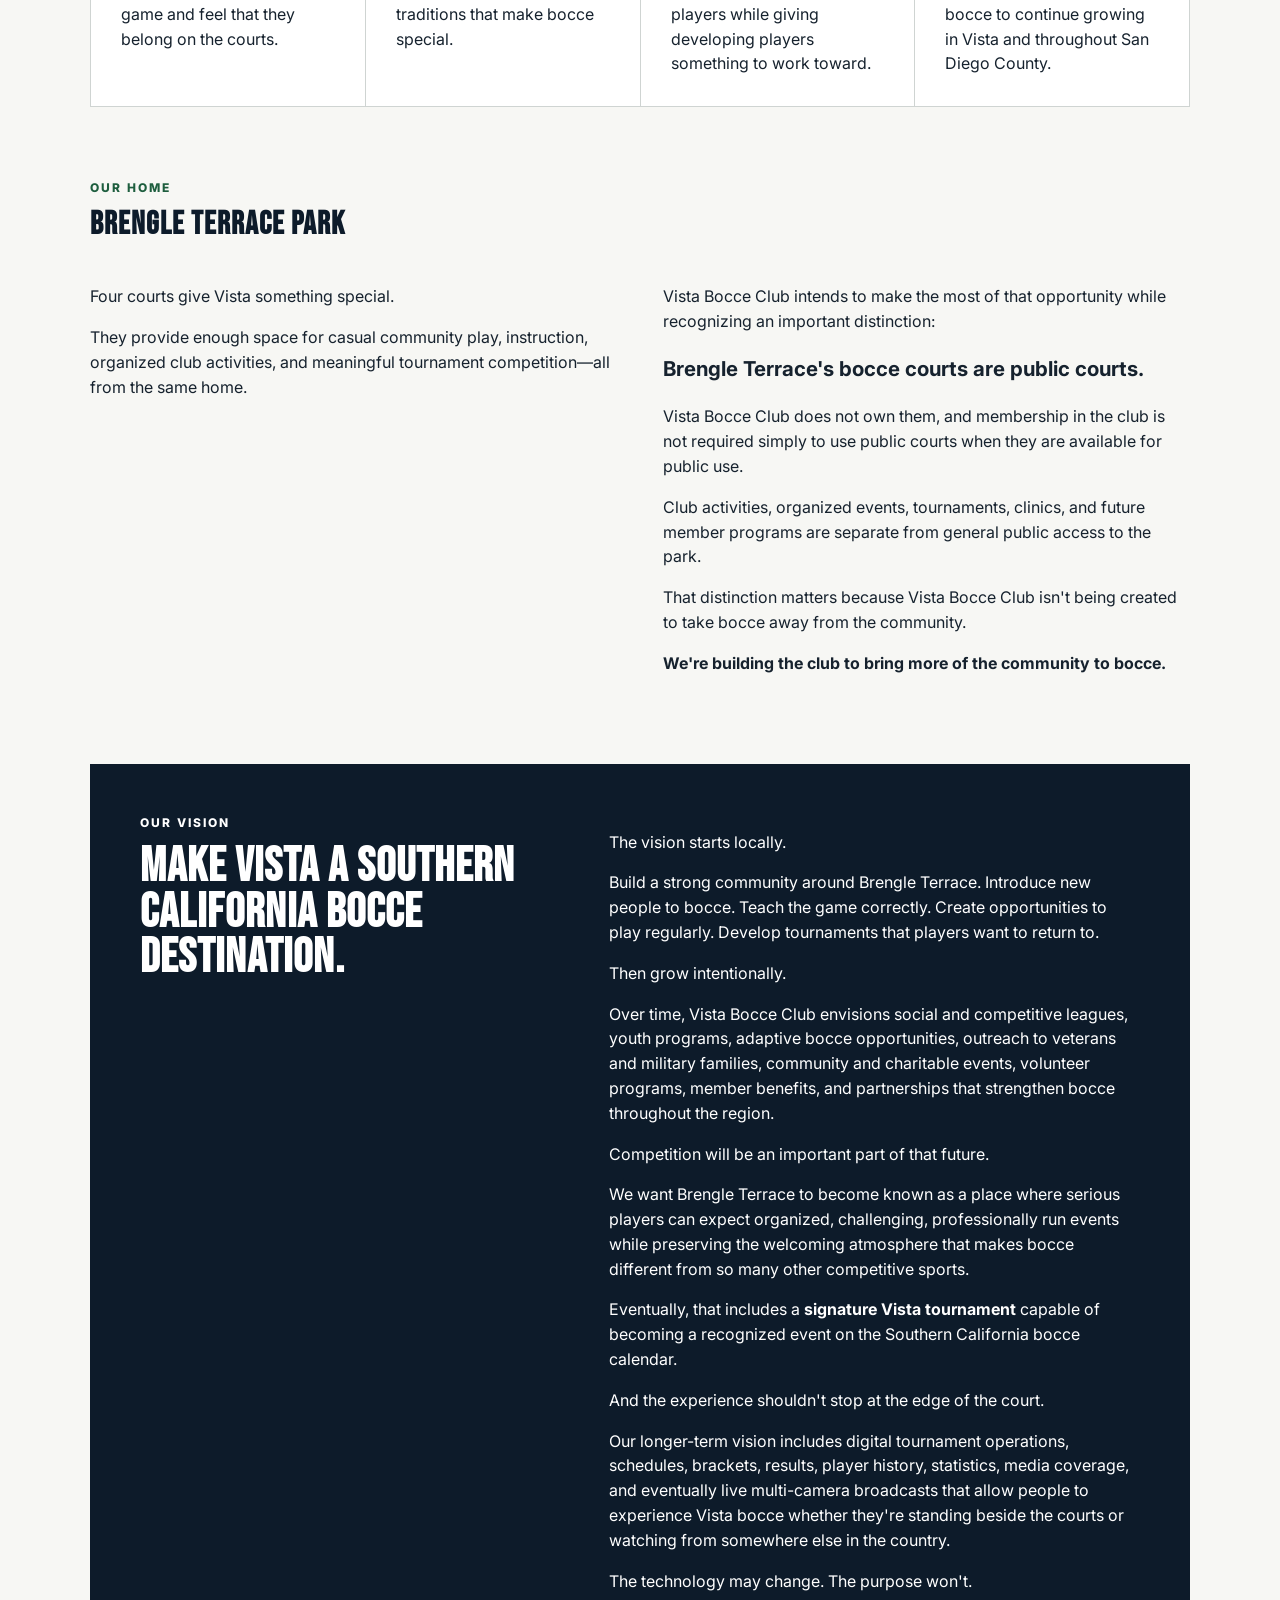
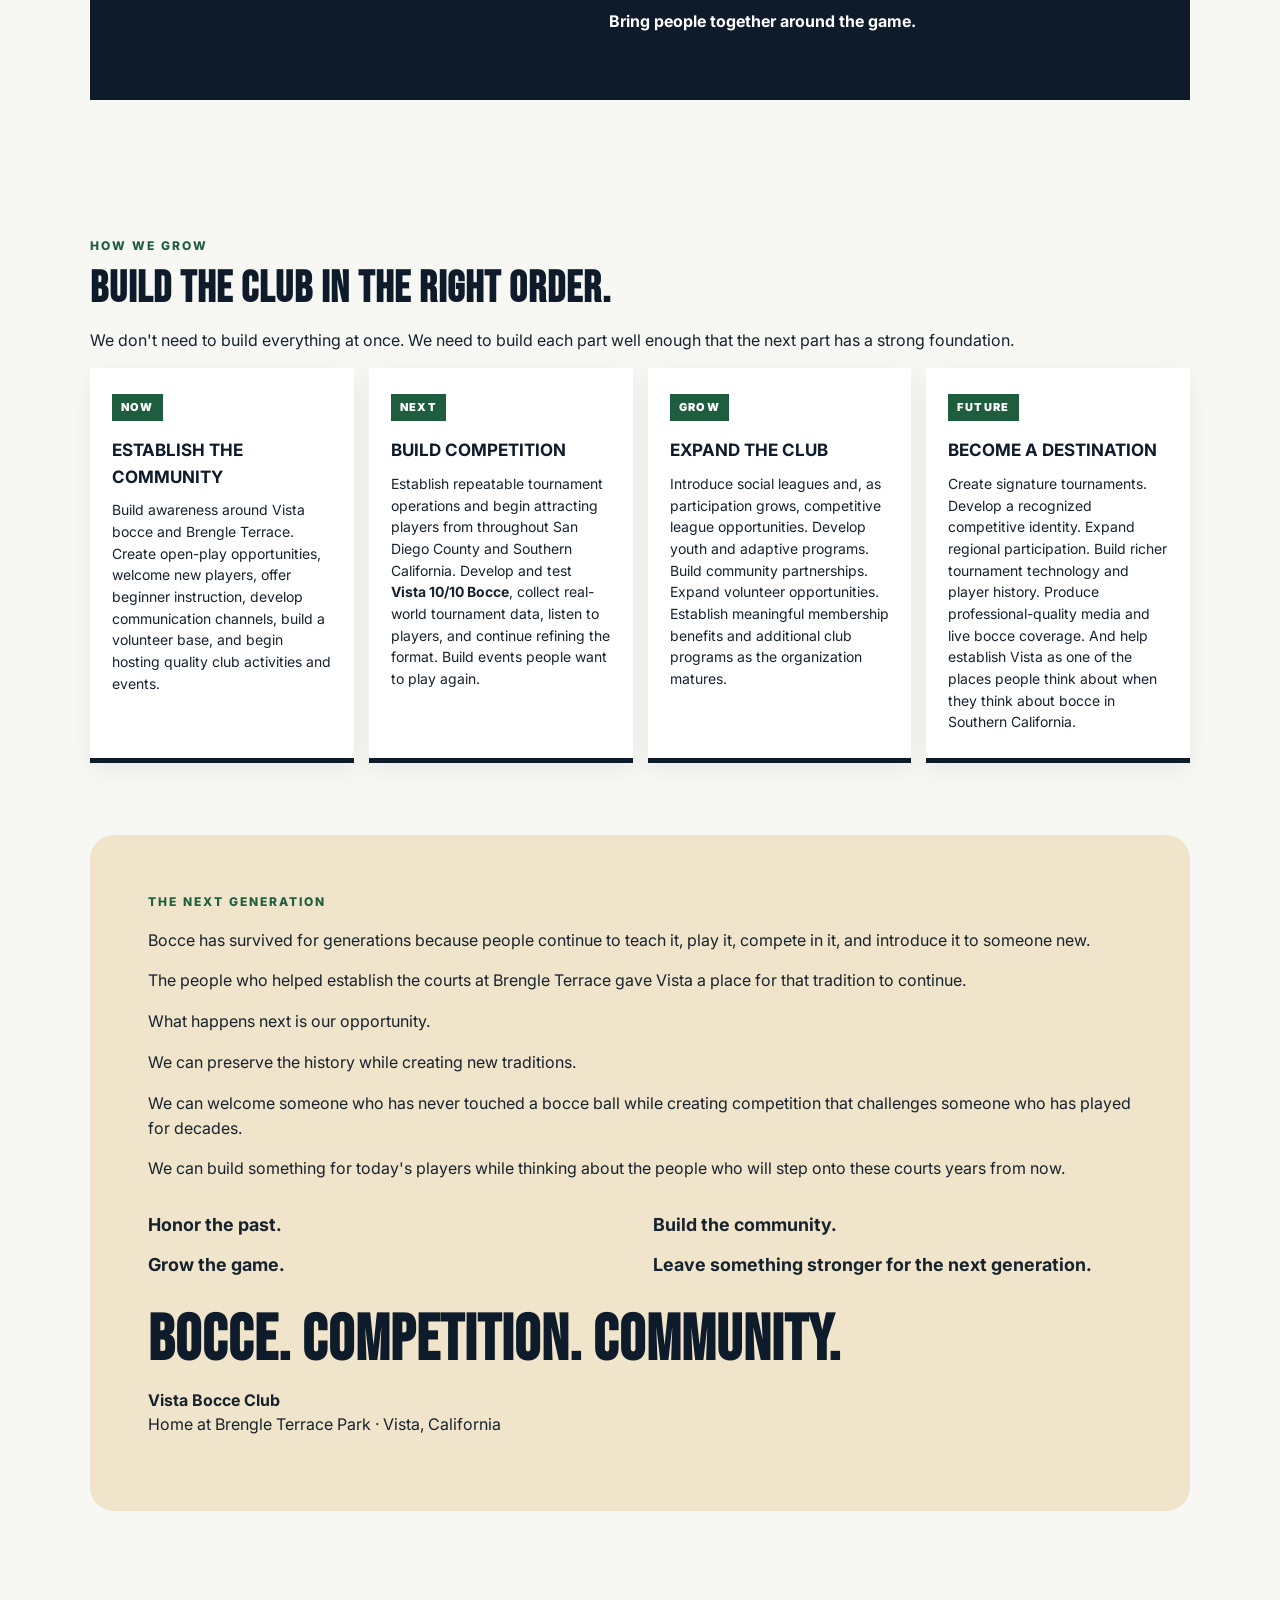
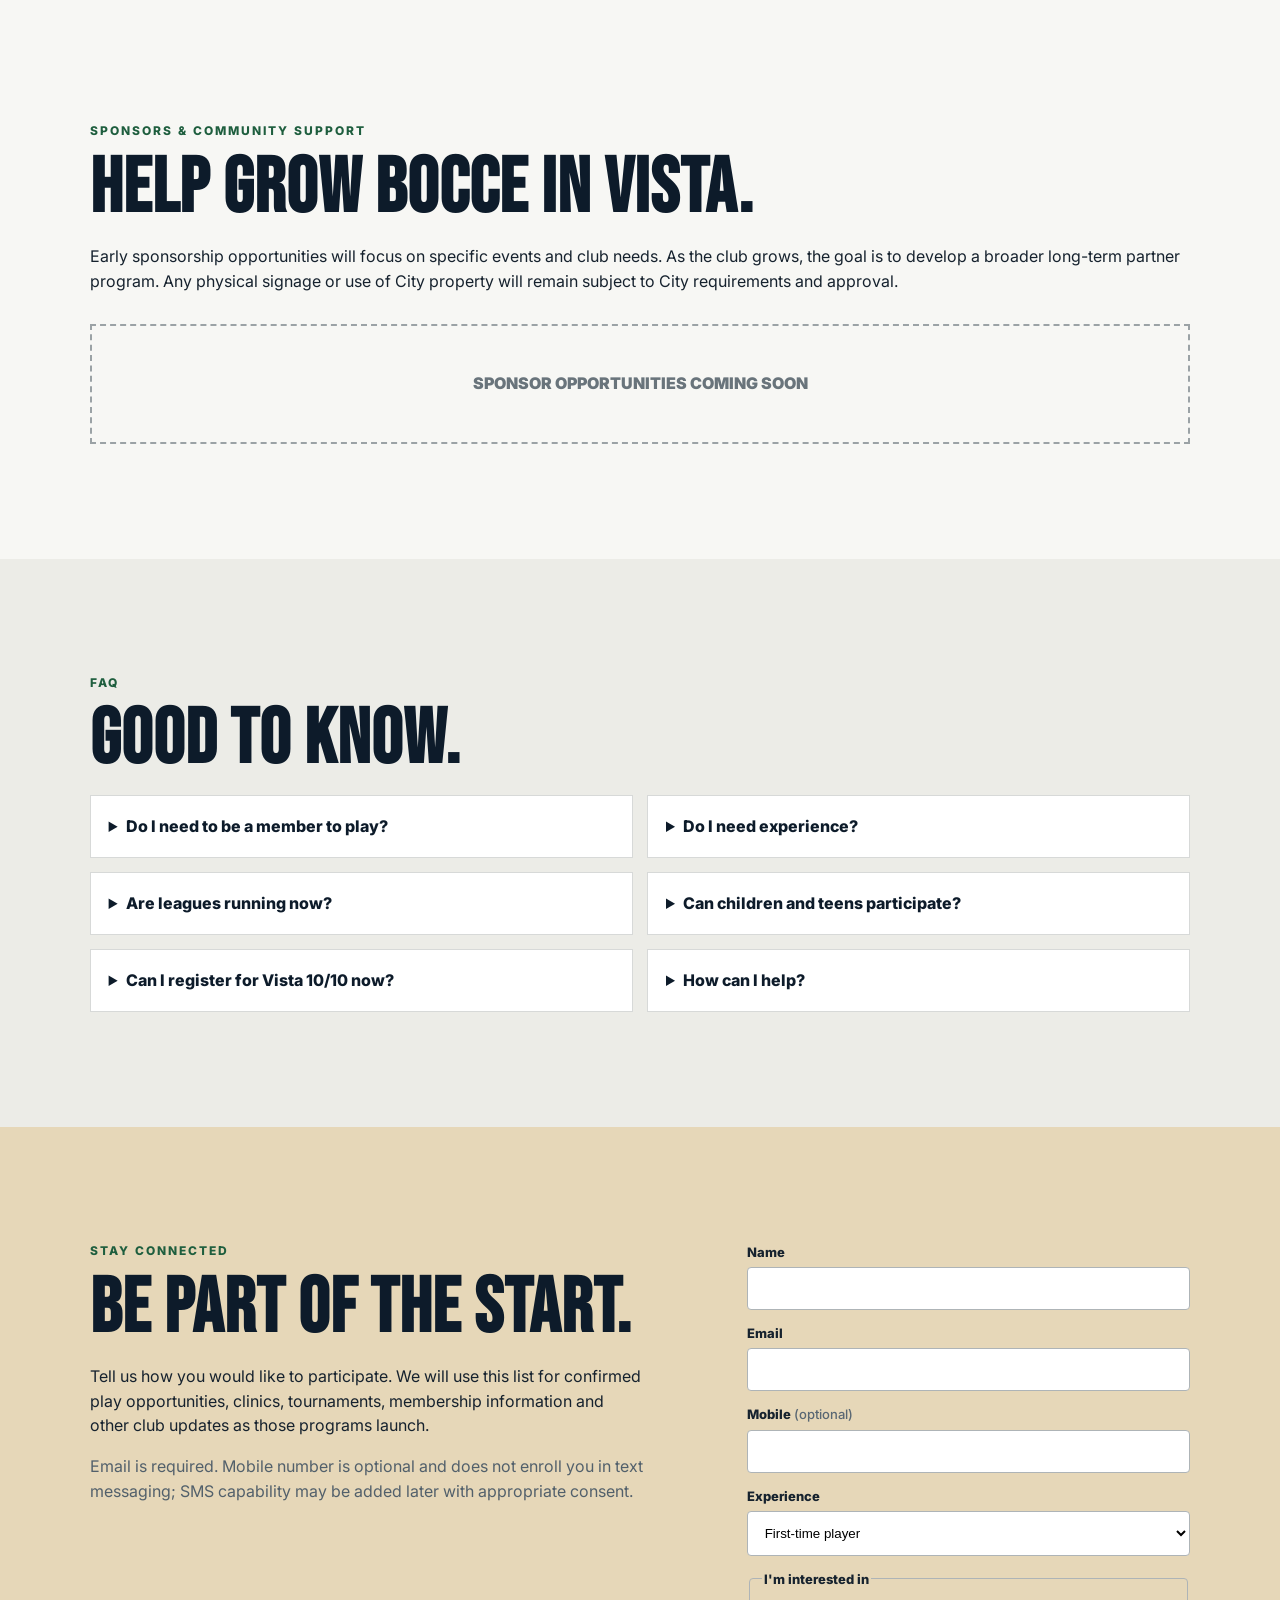
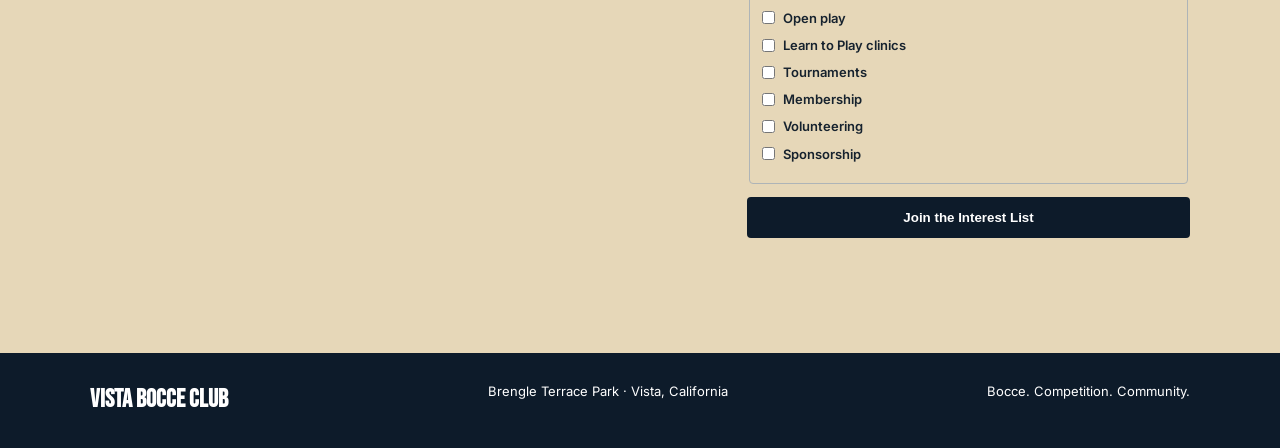
==== commit 1e91920b: "Release Vista Bocce Club V4.4 crest and full About story only" ====
--- a/index.html
+++ b/index.html
@@ -1,148 +1,267 @@
-<!doctype html>
+<!DOCTYPE html>
+
 <html lang="en">
 <head>
-  <meta charset="utf-8">
-  <meta name="viewport" content="width=device-width,initial-scale=1">
-  <title>Vista Bocce Club | Bocce. Competition. Community.</title>
-  <meta name="description" content="Vista Bocce Club at Brengle Terrace Park in Vista, California — welcoming new and experienced players for community play, clinics and competitive bocce.">
-  <link rel="preconnect" href="https://fonts.googleapis.com">
-  <link rel="preconnect" href="https://fonts.gstatic.com" crossorigin>
-  <link href="https://fonts.googleapis.com/css2?family=Bebas+Neue&family=Inter:wght@400;500;600;700;800&display=swap" rel="stylesheet">
-  <link rel="stylesheet" href="styles.css">
+<meta charset="utf-8"/>
+<meta content="width=device-width,initial-scale=1" name="viewport"/>
+<title>Vista Bocce Club | Bocce. Competition. Community.</title>
+<meta content="Vista Bocce Club at Brengle Terrace Park in Vista, California — welcoming new and experienced players for community play, clinics and competitive bocce." name="description"/>
+<link href="https://fonts.googleapis.com" rel="preconnect"/>
+<link crossorigin="" href="https://fonts.gstatic.com" rel="preconnect"/>
+<link href="https://fonts.googleapis.com/css2?family=Bebas+Neue&amp;family=Inter:wght@400;500;600;700;800&amp;display=swap" rel="stylesheet"/>
+<link href="styles.css" rel="stylesheet"/>
 </head>
 <body>
 <a class="skip-link" href="#main">Skip to content</a>
 <header class="site-header">
-  <a class="brand logo-brand" href="#top" aria-label="Vista Bocce Club home">
-    <img src="assets/vista-bocce-club-horizontal-logo.png" alt="Vista Bocce Club">
-  </a>
-  <button class="menu-toggle" type="button" aria-expanded="false" aria-controls="site-nav">Menu</button>
-  <nav id="site-nav" aria-label="Primary navigation">
-    <a href="#play">Play</a><a href="#events">Events</a><a href="#courts">Courts</a><a href="#ten10">10/10</a><a href="#about">About</a><a href="#sponsors">Sponsors</a><a class="join" href="#join">Join</a>
-  </nav>
+<a aria-label="Vista Bocce Club home" class="brand logo-brand" href="#top">
+<img alt="Vista Bocce Club" src="assets/vista-bocce-club-horizontal-logo.png"/>
+</a>
+<button aria-controls="site-nav" aria-expanded="false" class="menu-toggle" type="button">Menu</button>
+<nav aria-label="Primary navigation" id="site-nav">
+<a href="#play">Play</a><a href="#events">Events</a><a href="#courts">Courts</a><a href="#ten10">10/10</a><a href="#about">About</a><a href="#sponsors">Sponsors</a><a class="join" href="#join">Join</a>
+</nav>
 </header>
 <main id="main">
-<section id="top" class="hero">
-  <div>
-    <p class="eyebrow">BRENGLE TERRACE PARK · VISTA, CALIFORNIA</p>
-    <h1>BOCCE.<br><em>COMPETITION.</em><br>COMMUNITY.</h1>
-    <p class="lede">Vista Bocce Club is building a welcoming home for bocce in San Diego County — from first-time players to serious competitors — centered on the four courts at Brengle Terrace Park.</p>
-    <div class="actions"><a class="button" href="#play">Come Play</a><a class="button ghost" href="#join">Get Club Updates</a></div>
-  </div>
-  <div class="hero-card" aria-label="Vista 10/10 Bocce feature">
-    <div class="court-art" aria-hidden="true"><span class="ball green"></span><span class="ball red"></span><span class="pallino"></span></div>
-    <div><b>VISTA 10/10 BOCCE</b><p>10 points. 10 frames. Every point matters.</p></div>
-  </div>
-</section>
-
-<section class="stats" aria-label="Club highlights">
-  <div><strong>4</strong><span>Brengle Terrace courts</span></div>
-  <div><strong>ALL</strong><span>Ages and skill levels welcome</span></div>
-  <div><strong>SD</strong><span>Serving San Diego County</span></div>
-  <div><strong>10/10</strong><span>Vista-developed pilot format</span></div>
-</section>
-
-<section id="play" class="split">
-  <div>
-    <p class="eyebrow">COME PLAY</p>
-    <h2>YOUR FIRST GAME STARTS HERE.</h2>
-    <p>Membership is open to anyone, and you do not need to live in Vista. Adults, teens, children and families are welcome. Individual events may use age divisions when appropriate.</p>
-    <p>Regular club play times are being established. Join the interest list and we will share confirmed opportunities as they are published.</p>
-  </div>
-  <div class="cards">
-    <article><span>01</span><h3>Open Play</h3><p>Designated club activities that are open to everyone will be clearly labeled. Brengle Terrace's public courts do not require Vista Bocce Club membership.</p></article>
-    <article><span>02</span><h3>Learn to Play</h3><p>Formal beginner clinics are planned to cover rules, throwing, scoring, etiquette and basic strategy.</p></article>
-    <article><span>03</span><h3>Competition</h3><p>Tournaments are an early priority. Social leagues are planned for a later phase, followed by additional competitive league options as participation grows.</p></article>
-  </div>
-</section>
-
+<section class="hero" id="top">
+<div>
+<p class="eyebrow">BRENGLE TERRACE PARK · VISTA, CALIFORNIA</p>
+<h1>BOCCE.<br/><em>COMPETITION.</em><br/>COMMUNITY.</h1>
+<p class="lede">Vista Bocce Club is building a welcoming home for bocce in San Diego County — from first-time players to serious competitors — centered on the four courts at Brengle Terrace Park.</p>
+<div class="actions"><a class="button" href="#play">Come Play</a><a class="button ghost" href="#join">Get Club Updates</a></div>
+</div>
+<div aria-label="Vista Bocce Club crest" class="hero-crest">
+<img alt="Vista Bocce Club crest featuring Brengle Terrace Park, United States and Italian flag ribbons, bocce balls, Vista California, and Est. 2026" src="assets/vista-bocce-club-crest.png"/>
+</div>
+</section>
+<section aria-label="Club highlights" class="stats">
+<div><strong>4</strong><span>Brengle Terrace courts</span></div>
+<div><strong>ALL</strong><span>Ages and skill levels welcome</span></div>
+<div><strong>SD</strong><span>Serving San Diego County</span></div>
+<div><strong>10/10</strong><span>Vista-developed pilot format</span></div>
+</section>
+<section class="split" id="play">
+<div>
+<p class="eyebrow">COME PLAY</p>
+<h2>YOUR FIRST GAME STARTS HERE.</h2>
+<p>Membership is open to anyone, and you do not need to live in Vista. Adults, teens, children and families are welcome. Individual events may use age divisions when appropriate.</p>
+<p>Regular club play times are being established. Join the interest list and we will share confirmed opportunities as they are published.</p>
+</div>
+<div class="cards">
+<article><span>01</span><h3>Open Play</h3><p>Designated club activities that are open to everyone will be clearly labeled. Brengle Terrace's public courts do not require Vista Bocce Club membership.</p></article>
+<article><span>02</span><h3>Learn to Play</h3><p>Formal beginner clinics are planned to cover rules, throwing, scoring, etiquette and basic strategy.</p></article>
+<article><span>03</span><h3>Competition</h3><p>Tournaments are an early priority. Social leagues are planned for a later phase, followed by additional competitive league options as participation grows.</p></article>
+</div>
+</section>
 <section class="newcomer-band">
-  <div><h3>NEW TO BOCCE?</h3><p>Bring your own bocce set if you have one. Club equipment will be available during appropriate organized activities. Bocce sets may also be available to borrow from the Senior Center at the bottom of the hill, subject to its availability and procedures.</p></div>
-  <a class="button ghost-light" href="#join">Tell Us You’re Interested</a>
-</section>
-
+<div><h3>NEW TO BOCCE?</h3><p>Bring your own bocce set if you have one. Club equipment will be available during appropriate organized activities. Bocce sets may also be available to borrow from the Senior Center at the bottom of the hill, subject to its availability and procedures.</p></div>
+<a class="button ghost-light" href="#join">Tell Us You’re Interested</a>
+</section>
 <section id="events">
-  <p class="eyebrow">EVENTS</p><h2>WHAT'S NEXT</h2>
-  <p class="section-intro">Confirmed Vista Bocce Club activities will appear here first. Regional listings will also be added for relevant Southern California bocce events, with the host organization clearly identified.</p>
-  <div class="event-grid">
-    <article class="event"><div class="date"><b>OPEN</b><small>PLAY</small></div><div><h3>Club Play Schedule</h3><p>Scheduling is underway. The first confirmed open-play opportunities will be published here.</p><span class="tag">Schedule Being Established</span></div><a class="small-button" href="#join">Get Updates</a></article>
-    <article class="event"><div class="date"><b>10/10</b><small>PILOT</small></div><div><h3>Vista 10/10 Tournament</h3><p>A four-court pilot tournament is planned. Date, field size, registration, fees and final event rules will be published before registration opens.</p><span class="tag">Early Priority</span></div><a class="small-button" href="#ten10">Format Overview</a></article>
-  </div>
-</section>
-
-<section id="courts" class="courts">
-  <div>
-    <p class="eyebrow">OUR HOME COURTS</p><h2>BRENGLE TERRACE PARK</h2>
-    <p>The four bocce courts at Brengle Terrace Park are central to Vista's bocce story. Founders and members of the American Italian Club of Vista helped establish the courts and are an important part of their heritage.</p>
-    <p>Current renovation and improvement work is a City of Vista Parks &amp; Recreation project. Vista Bocce Club represents the next generation of organized play and community growth while honoring the people who helped create the foundation.</p>
-    <p class="muted"><strong>Public court note:</strong> Vista Bocce Club will show club-controlled activities here. An empty club calendar should not be interpreted as confirmation that a public court is available. City scheduling information will only be shown if a reliable City source becomes available.</p>
-  </div>
-  <div class="court-map" aria-label="Illustration of four bocce courts"><div class="court">COURT 1</div><div class="court">COURT 2</div><div class="court">COURT 3</div><div class="court">COURT 4</div></div>
-</section>
-
-<section id="ten10" class="dark">
-  <div class="section-head"><div><p class="eyebrow">VISTA 10/10 BOCCE · PILOT</p><h2>10 POINTS.<br>10 FRAMES.</h2></div><div><p class="format-tagline">10 Points. 10 Frames. Every Point Matters.</p><p>Vista 10/10 is a tournament format being developed and tested in Vista. It uses USBF Open Bocce rules as the underlying rules of play, while Vista 10/10 defines the game length, tournament flow and event mechanics.</p></div></div>
-  <div class="rules">
-    <div><b>10</b><span>A game ends when a team reaches 10 points or after 10 completed regulation frames, whichever comes first.</span></div>
-    <div><b>+1</b><span>If tied after 10 frames, a new coin toss starts one sudden-death frame. The winner receives one official point.</span></div>
-    <div><b>SEED</b><span>Standings and playoff seeding reward wins and scoring performance using published event tiebreakers.</span></div>
-    <div><b>12</b><span>The championship may be first to 12 with no frame limit if the Tournament Director announces that format before playoffs begin.</span></div>
-  </div>
-  <details><summary>View pilot tournament overview</summary><div class="details-grid">
-    <p><b>Preliminary play:</b> balanced brackets are preferred so teams play the same number of games; three advancing teams per bracket is the preferred model when practical.</p>
-    <p><b>Within-bracket ties:</b> Win-Loss → Head-to-Head → Point Differential → Points For → on-court tiebreak if needed.</p>
-    <p><b>Cross-bracket seeding:</b> Win-Loss → Point Differential → Points For → final on-court tiebreak.</p>
-    <p><b>Playoffs:</b> seeded single elimination with mathematical byes awarded to the highest seeds when needed.</p>
-    <p><b>Operations:</b> master game order, formal On Deck queue and next-available-court flow are designed to keep four courts moving efficiently.</p>
-    <p><b>Pilot status:</b> the rules remain a test ruleset until real-world tournament data and player feedback support a formal v1.0 release.</p>
-  </div></details>
-</section>
-
-<section id="membership" class="membership-section">
-  <p class="eyebrow">MEMBERSHIP</p><h2>OPEN TO ANYONE.</h2>
-  <div class="three-col">
-    <article><h3>Public Play</h3><p>Public courts remain public. Club membership is not required simply to use a public court when it is otherwise available.</p></article>
-    <article><h3>Club Activities</h3><p>Each activity will be clearly labeled as <strong>Open to Everyone</strong>, <strong>Members Only</strong> or a <strong>Member Benefit</strong>.</p></article>
-    <article><h3>Membership Details</h3><p>Dues and final benefits have not yet been set. The club is developing its bylaws, governance and membership structure before publishing terms.</p></article>
-  </div>
-</section>
-
-<section id="about" class="about">
-  <p class="eyebrow">ABOUT VISTA BOCCE CLUB</p><h2>HONOR THE HISTORY. BUILD WHAT'S NEXT.</h2>
-  <div class="about-grid"><div><p>Vista Bocce Club is a new home for organized bocce in Vista and the broader San Diego County community. The club is intentionally being built for both sides of the sport: the person throwing a bocce ball for the first time and the competitor looking for a serious tournament.</p><p>Our Italian heritage is meaningful, but the club is modern and inclusive. We honor the American Italian Club of Vista members who helped establish the Brengle Terrace courts while building the next generation of play, instruction, events and community participation.</p></div><div class="vision-box"><h3>LONG-TERM VISION</h3><p>Grow from organized community play and tournaments into leagues, youth and adaptive programs, military-family outreach, volunteer opportunities, member services, live tournament technology and a signature Southern California bocce event.</p></div></div>
-</section>
-
-<section id="sponsors" class="sponsors">
-  <p class="eyebrow">SPONSORS &amp; COMMUNITY SUPPORT</p><h2>HELP GROW BOCCE IN VISTA.</h2>
-  <p>Early sponsorship opportunities will focus on specific events and club needs. As the club grows, the goal is to develop a broader long-term partner program. Any physical signage or use of City property will remain subject to City requirements and approval.</p>
-  <div class="sponsorbox">SPONSOR OPPORTUNITIES COMING SOON</div>
-</section>
-
+<p class="eyebrow">EVENTS</p><h2>WHAT'S NEXT</h2>
+<p class="section-intro">Confirmed Vista Bocce Club activities will appear here first. Regional listings will also be added for relevant Southern California bocce events, with the host organization clearly identified.</p>
+<div class="event-grid">
+<article class="event"><div class="date"><b>OPEN</b><small>PLAY</small></div><div><h3>Club Play Schedule</h3><p>Scheduling is underway. The first confirmed open-play opportunities will be published here.</p><span class="tag">Schedule Being Established</span></div><a class="small-button" href="#join">Get Updates</a></article>
+<article class="event"><div class="date"><b>10/10</b><small>PILOT</small></div><div><h3>Vista 10/10 Tournament</h3><p>A four-court pilot tournament is planned. Date, field size, registration, fees and final event rules will be published before registration opens.</p><span class="tag">Early Priority</span></div><a class="small-button" href="#ten10">Format Overview</a></article>
+</div>
+</section>
+<section class="courts" id="courts">
+<div>
+<p class="eyebrow">OUR HOME COURTS</p><h2>BRENGLE TERRACE PARK</h2>
+<p>The four bocce courts at Brengle Terrace Park are central to Vista's bocce story. Founders and members of the American Italian Club of Vista helped establish the courts and are an important part of their heritage.</p>
+<p>Current renovation and improvement work is a City of Vista Parks &amp; Recreation project. Vista Bocce Club represents the next generation of organized play and community growth while honoring the people who helped create the foundation.</p>
+<p class="muted"><strong>Public court note:</strong> Vista Bocce Club will show club-controlled activities here. An empty club calendar should not be interpreted as confirmation that a public court is available. City scheduling information will only be shown if a reliable City source becomes available.</p>
+</div>
+<div aria-label="Illustration of four bocce courts" class="court-map"><div class="court">COURT 1</div><div class="court">COURT 2</div><div class="court">COURT 3</div><div class="court">COURT 4</div></div>
+</section>
+<section class="dark" id="ten10">
+<div class="section-head"><div><p class="eyebrow">VISTA 10/10 BOCCE · PILOT</p><h2>10 POINTS.<br/>10 FRAMES.</h2></div><div><p class="format-tagline">10 Points. 10 Frames. Every Point Matters.</p><p>Vista 10/10 is a tournament format being developed and tested in Vista. It uses USBF Open Bocce rules as the underlying rules of play, while Vista 10/10 defines the game length, tournament flow and event mechanics.</p></div></div>
+<div class="rules">
+<div><b>10</b><span>A game ends when a team reaches 10 points or after 10 completed regulation frames, whichever comes first.</span></div>
+<div><b>+1</b><span>If tied after 10 frames, a new coin toss starts one sudden-death frame. The winner receives one official point.</span></div>
+<div><b>SEED</b><span>Standings and playoff seeding reward wins and scoring performance using published event tiebreakers.</span></div>
+<div><b>12</b><span>The championship may be first to 12 with no frame limit if the Tournament Director announces that format before playoffs begin.</span></div>
+</div>
+<details><summary>View pilot tournament overview</summary><div class="details-grid">
+<p><b>Preliminary play:</b> balanced brackets are preferred so teams play the same number of games; three advancing teams per bracket is the preferred model when practical.</p>
+<p><b>Within-bracket ties:</b> Win-Loss → Head-to-Head → Point Differential → Points For → on-court tiebreak if needed.</p>
+<p><b>Cross-bracket seeding:</b> Win-Loss → Point Differential → Points For → final on-court tiebreak.</p>
+<p><b>Playoffs:</b> seeded single elimination with mathematical byes awarded to the highest seeds when needed.</p>
+<p><b>Operations:</b> master game order, formal On Deck queue and next-available-court flow are designed to keep four courts moving efficiently.</p>
+<p><b>Pilot status:</b> the rules remain a test ruleset until real-world tournament data and player feedback support a formal v1.0 release.</p>
+</div></details>
+</section>
+<section class="membership-section" id="membership">
+<p class="eyebrow">MEMBERSHIP</p><h2>OPEN TO ANYONE.</h2>
+<div class="three-col">
+<article><h3>Public Play</h3><p>Public courts remain public. Club membership is not required simply to use a public court when it is otherwise available.</p></article>
+<article><h3>Club Activities</h3><p>Each activity will be clearly labeled as <strong>Open to Everyone</strong>, <strong>Members Only</strong> or a <strong>Member Benefit</strong>.</p></article>
+<article><h3>Membership Details</h3><p>Dues and final benefits have not yet been set. The club is developing its bylaws, governance and membership structure before publishing terms.</p></article>
+</div>
+</section>
+<section class="about about-full" id="about">
+<div class="about-intro">
+<p class="eyebrow">ABOUT VISTA BOCCE CLUB</p>
+<h2>ROOTED IN HISTORY.<br/>BUILT FOR WHAT'S NEXT.</h2>
+<p class="about-lede">Vista Bocce Club exists to bring people together around a game with deep roots, simple beginnings, and a competitive spirit that can last a lifetime.</p>
+<p>Our home is the four bocce courts at <strong>Brengle Terrace Park in Vista, California</strong>. Our community reaches throughout San Diego County, and our vision extends across Southern California.</p>
+<p>We are building a place where someone can discover bocce for the first time, experienced players can find meaningful competition, families can spend time together, and the traditions surrounding the game can be passed from one generation to the next.</p>
+</div>
+<div class="about-section history-section">
+<p class="eyebrow">OUR HISTORY</p>
+<h3>A BOCCE HOME WAS BUILT IN VISTA</h3>
+<div class="about-copy two-column-copy">
+<div>
+<p>The story of bocce at Brengle Terrace Park began before Vista Bocce Club.</p>
+<p>Founders and members of the <strong>American Italian Club of Vista</strong> helped establish the four bocce courts at Brengle Terrace, creating an important part of Vista's Italian-American and recreational heritage.</p>
+<p>Those courts became a place where a centuries-old game could continue to bring people together here in Vista.</p>
+<p>That contribution is part of the identity of bocce at Brengle Terrace, and Vista Bocce Club believes that history should be remembered as the community around the courts grows.</p>
+</div>
+<div>
+<p class="statement">We aren't here to rewrite that history.<br/><strong>We're here to help carry it forward.</strong></p>
+<p>Today, the courts remain public recreational facilities within Brengle Terrace Park. Current renovation and improvement work at the courts is being undertaken by the <strong>City of Vista Parks &amp; Recreation</strong>, and Vista Bocce Club will share confirmed City information while respecting the City's responsibility for the park and its facilities.</p>
+<p>The courts belong to the community.</p>
+<p><strong>The opportunity now is to build a stronger community around them.</strong></p>
+</div>
+</div>
+</div>
+<div class="about-section origin-section">
+<p class="eyebrow">WHY THIS CLUB</p>
+<h3>MORE THAN 30 YEARS AROUND THE GAME.<br/>A VISION FOR WHAT COMES NEXT.</h3>
+<div class="about-copy two-column-copy">
+<div>
+<p>Vista Bocce Club began with a connection to bocce that reaches back more than three decades.</p>
+<p>That connection started in Northern California, where bocce was more than simply rolling balls down a court. It was competition, conversation, tradition, and community. It was a game where generations could share the same court, where experienced players challenged one another, and where someone picking up a bocce ball for the first time could quickly become part of something larger.</p>
+<p>Over the years, that connection grew through competitive play and involvement with established bocce organizations.</p>
+<p>But the most important lesson remained remarkably simple:</p>
+<p class="statement"><strong>The strongest bocce communities are built around people.</strong></p>
+</div>
+<div>
+<p>When the four courts at Brengle Terrace Park became part of that journey, it was easy to see both what already existed and what could come next.</p>
+<p>There was history here.</p>
+<p>There were four courts surrounded by one of Vista's great community parks.</p>
+<p>There was a foundation created by people who cared enough about bocce to establish a permanent place for the game in Vista.</p>
+<p>And there was an opportunity to build upon that foundation rather than allow its story to end with the generation that created it.</p>
+</div>
+</div>
+<div class="origin-callout">
+<h4>Vista Bocce Club grew from that idea.</h4>
+<p>The vision is to honor the people who helped bring bocce to Brengle Terrace while creating something the next generation can make their own.</p>
+<div class="origin-lines">
+<p>A place where a child can learn the game for the first time.</p>
+<p>Where families can spend an afternoon together.</p>
+<p>Where someone who has never played before can walk onto a court and feel welcome.</p>
+<p>Where longtime players can find a community.</p>
+<p>And where serious competitors can step onto the courts knowing they are there to compete.</p>
+</div>
+<p>It means teaching the game, creating opportunities to play, building well-run tournaments, and eventually developing leagues, youth programs, adaptive opportunities, and signature events capable of bringing players to Vista from throughout Southern California and beyond.</p>
+<p>The goal isn't simply to create another bocce club.</p>
+<h4 class="lasting">IT IS TO BUILD SOMETHING THAT LASTS.</h4>
+<p>Something that respects where bocce in Vista came from.</p>
+<p>Something that strengthens the community around the courts today.</p>
+<p>And something that leaves the next generation with an even stronger place to play tomorrow.</p>
+<p><strong>That is the reason for Vista Bocce Club.</strong></p>
+</div>
+</div>
+<div class="about-section mission-section">
+<p class="eyebrow">OUR MISSION</p>
+<h3>COMMUNITY AND COMPETITION — EQUALLY.</h3>
+<p>A first-time player should feel just as welcome walking onto a Vista Bocce Club activity as an experienced tournament player.</p>
+<p>We want children, teenagers, adults, families, longtime players, and serious competitors to have opportunities to learn, play, compete, volunteer, connect, and keep coming back.</p>
+<p>That mission is built around four principles:</p>
+<div aria-label="Vista Bocce Club mission principles" class="values-grid expanded-values">
+<article><b>WELCOME</b><h4>Make bocce accessible to everyone.</h4><p>Create an environment where people of all ages, backgrounds, and skill levels can experience the game and feel that they belong on the courts.</p></article>
+<article><b>TEACH</b><h4>Help the next generation learn the game.</h4><p>Provide opportunities to learn the rules, throwing techniques, scoring, court etiquette, strategy, and traditions that make bocce special.</p></article>
+<article><b>COMPETE</b><h4>Build competition worthy of serious players.</h4><p>Develop organized, well-run tournaments and, eventually, competitive leagues that challenge experienced players while giving developing players something to work toward.</p></article>
+<article><b>GROW</b><h4>Build a sustainable bocce community.</h4><p>Develop the players, volunteers, programs, partnerships, events, and traditions necessary for bocce to continue growing in Vista and throughout San Diego County.</p></article>
+</div>
+</div>
+<div class="about-section home-section">
+<p class="eyebrow">OUR HOME</p>
+<h3>BRENGLE TERRACE PARK</h3>
+<div class="about-copy two-column-copy">
+<div>
+<p>Four courts give Vista something special.</p>
+<p>They provide enough space for casual community play, instruction, organized club activities, and meaningful tournament competition—all from the same home.</p>
+</div>
+<div>
+<p>Vista Bocce Club intends to make the most of that opportunity while recognizing an important distinction:</p>
+<p class="statement"><strong>Brengle Terrace's bocce courts are public courts.</strong></p>
+<p>Vista Bocce Club does not own them, and membership in the club is not required simply to use public courts when they are available for public use.</p>
+<p>Club activities, organized events, tournaments, clinics, and future member programs are separate from general public access to the park.</p>
+<p>That distinction matters because Vista Bocce Club isn't being created to take bocce away from the community.</p>
+<p><strong>We're building the club to bring more of the community to bocce.</strong></p>
+</div>
+</div>
+</div>
+<div class="vision-panel about-vision">
+<div><p class="eyebrow light-eyebrow">OUR VISION</p><h3>MAKE VISTA A SOUTHERN CALIFORNIA BOCCE DESTINATION.</h3></div>
+<div>
+<p>The vision starts locally.</p>
+<p>Build a strong community around Brengle Terrace. Introduce new people to bocce. Teach the game correctly. Create opportunities to play regularly. Develop tournaments that players want to return to.</p>
+<p>Then grow intentionally.</p>
+<p>Over time, Vista Bocce Club envisions social and competitive leagues, youth programs, adaptive bocce opportunities, outreach to veterans and military families, community and charitable events, volunteer programs, member benefits, and partnerships that strengthen bocce throughout the region.</p>
+<p>Competition will be an important part of that future.</p>
+<p>We want Brengle Terrace to become known as a place where serious players can expect organized, challenging, professionally run events while preserving the welcoming atmosphere that makes bocce different from so many other competitive sports.</p>
+<p>Eventually, that includes a <strong>signature Vista tournament</strong> capable of becoming a recognized event on the Southern California bocce calendar.</p>
+<p>And the experience shouldn't stop at the edge of the court.</p>
+<p>Our longer-term vision includes digital tournament operations, schedules, brackets, results, player history, statistics, media coverage, and eventually live multi-camera broadcasts that allow people to experience Vista bocce whether they're standing beside the courts or watching from somewhere else in the country.</p>
+<p>The technology may change. The purpose won't.</p>
+<p><strong>Bring people together around the game.</strong></p>
+</div>
+</div>
+<div class="about-section roadmap-wrap">
+<p class="eyebrow">HOW WE GROW</p><h3>BUILD THE CLUB IN THE RIGHT ORDER.</h3>
+<p>We don't need to build everything at once. We need to build each part well enough that the next part has a strong foundation.</p>
+<div class="roadmap detailed-roadmap">
+<article><span>NOW</span><h4>ESTABLISH THE COMMUNITY</h4><p>Build awareness around Vista bocce and Brengle Terrace. Create open-play opportunities, welcome new players, offer beginner instruction, develop communication channels, build a volunteer base, and begin hosting quality club activities and events.</p></article>
+<article><span>NEXT</span><h4>BUILD COMPETITION</h4><p>Establish repeatable tournament operations and begin attracting players from throughout San Diego County and Southern California. Develop and test <strong>Vista 10/10 Bocce</strong>, collect real-world tournament data, listen to players, and continue refining the format. Build events people want to play again.</p></article>
+<article><span>GROW</span><h4>EXPAND THE CLUB</h4><p>Introduce social leagues and, as participation grows, competitive league opportunities. Develop youth and adaptive programs. Build community partnerships. Expand volunteer opportunities. Establish meaningful membership benefits and additional club programs as the organization matures.</p></article>
+<article><span>FUTURE</span><h4>BECOME A DESTINATION</h4><p>Create signature tournaments. Develop a recognized competitive identity. Expand regional participation. Build richer tournament technology and player history. Produce professional-quality media and live bocce coverage. And help establish Vista as one of the places people think about when they think about bocce in Southern California.</p></article>
+</div>
+</div>
+<div class="next-generation-panel">
+<p class="eyebrow">THE NEXT GENERATION</p>
+<p>Bocce has survived for generations because people continue to teach it, play it, compete in it, and introduce it to someone new.</p>
+<p>The people who helped establish the courts at Brengle Terrace gave Vista a place for that tradition to continue.</p>
+<p>What happens next is our opportunity.</p>
+<p>We can preserve the history while creating new traditions.</p>
+<p>We can welcome someone who has never touched a bocce ball while creating competition that challenges someone who has played for decades.</p>
+<p>We can build something for today's players while thinking about the people who will step onto these courts years from now.</p>
+<div class="closing-lines"><strong>Honor the past.</strong><strong>Build the community.</strong><strong>Grow the game.</strong><strong>Leave something stronger for the next generation.</strong></div>
+<h3>BOCCE. COMPETITION. COMMUNITY.</h3>
+<p><strong>Vista Bocce Club</strong><br/>Home at Brengle Terrace Park · Vista, California</p>
+</div>
+</section>
+<section class="sponsors" id="sponsors">
+<p class="eyebrow">SPONSORS &amp; COMMUNITY SUPPORT</p><h2>HELP GROW BOCCE IN VISTA.</h2>
+<p>Early sponsorship opportunities will focus on specific events and club needs. As the club grows, the goal is to develop a broader long-term partner program. Any physical signage or use of City property will remain subject to City requirements and approval.</p>
+<div class="sponsorbox">SPONSOR OPPORTUNITIES COMING SOON</div>
+</section>
 <section class="faq" id="faq">
-  <p class="eyebrow">FAQ</p><h2>GOOD TO KNOW.</h2>
-  <div class="faq-grid">
-    <details><summary>Do I need to be a member to play?</summary><p>No. Brengle Terrace's public courts do not become members-only courts because Vista Bocce Club uses them. Club-organized activities will state whether they are open to everyone or limited to members.</p></details>
-    <details><summary>Do I need experience?</summary><p>No. All skill levels are welcome, and beginner Learn to Play clinics are part of the club plan.</p></details>
-    <details><summary>Are leagues running now?</summary><p>Not yet. Community play, beginner instruction and early tournaments come first. Social leagues are a future program.</p></details>
-    <details><summary>Can children and teens participate?</summary><p>Yes. The club is intended for all ages and families. Individual events may use age divisions or additional safeguards when appropriate.</p></details>
-    <details><summary>Can I register for Vista 10/10 now?</summary><p>Not yet. Registration will open only after a specific event date, field size, fee, rules version and registration details are published.</p></details>
-    <details><summary>How can I help?</summary><p>Use the interest form below and select volunteering, sponsorship or another area that interests you.</p></details>
-  </div>
-</section>
-
-<section id="join" class="join-panel">
-  <div><p class="eyebrow">STAY CONNECTED</p><h2>BE PART OF THE START.</h2><p>Tell us how you would like to participate. We will use this list for confirmed play opportunities, clinics, tournaments, membership information and other club updates as those programs launch.</p><p class="muted">Email is required. Mobile number is optional and does not enroll you in text messaging; SMS capability may be added later with appropriate consent.</p></div>
-  <form name="club-interest" method="POST" data-netlify="true" netlify-honeypot="bot-field" action="/?submitted=true#join">
-    <input type="hidden" name="form-name" value="club-interest">
-    <p class="honeypot"><label>Do not fill this out if you are human: <input name="bot-field"></label></p>
-    <label>Name<input name="name" autocomplete="name" required></label>
-    <label>Email<input name="email" type="email" autocomplete="email" required></label>
-    <label>Mobile <span class="optional">(optional)</span><input name="mobile" type="tel" autocomplete="tel"></label>
-    <label>Experience<select name="experience"><option>First-time player</option><option>Beginner</option><option>Recreational player</option><option>Experienced / tournament player</option></select></label>
-    <fieldset><legend>I'm interested in</legend><label class="check"><input type="checkbox" name="interests" value="Open play"> Open play</label><label class="check"><input type="checkbox" name="interests" value="Learn to Play clinics"> Learn to Play clinics</label><label class="check"><input type="checkbox" name="interests" value="Tournaments"> Tournaments</label><label class="check"><input type="checkbox" name="interests" value="Membership"> Membership</label><label class="check"><input type="checkbox" name="interests" value="Volunteering"> Volunteering</label><label class="check"><input type="checkbox" name="interests" value="Sponsorship"> Sponsorship</label></fieldset>
-    <button class="button" type="submit">Join the Interest List</button>
-    <p id="form-status" class="formmsg" role="status" aria-live="polite"></p>
-  </form>
+<p class="eyebrow">FAQ</p><h2>GOOD TO KNOW.</h2>
+<div class="faq-grid">
+<details><summary>Do I need to be a member to play?</summary><p>No. Brengle Terrace's public courts do not become members-only courts because Vista Bocce Club uses them. Club-organized activities will state whether they are open to everyone or limited to members.</p></details>
+<details><summary>Do I need experience?</summary><p>No. All skill levels are welcome, and beginner Learn to Play clinics are part of the club plan.</p></details>
+<details><summary>Are leagues running now?</summary><p>Not yet. Community play, beginner instruction and early tournaments come first. Social leagues are a future program.</p></details>
+<details><summary>Can children and teens participate?</summary><p>Yes. The club is intended for all ages and families. Individual events may use age divisions or additional safeguards when appropriate.</p></details>
+<details><summary>Can I register for Vista 10/10 now?</summary><p>Not yet. Registration will open only after a specific event date, field size, fee, rules version and registration details are published.</p></details>
+<details><summary>How can I help?</summary><p>Use the interest form below and select volunteering, sponsorship or another area that interests you.</p></details>
+</div>
+</section>
+<section class="join-panel" id="join">
+<div><p class="eyebrow">STAY CONNECTED</p><h2>BE PART OF THE START.</h2><p>Tell us how you would like to participate. We will use this list for confirmed play opportunities, clinics, tournaments, membership information and other club updates as those programs launch.</p><p class="muted">Email is required. Mobile number is optional and does not enroll you in text messaging; SMS capability may be added later with appropriate consent.</p></div>
+<form action="/?submitted=true#join" data-netlify="true" method="POST" name="club-interest" netlify-honeypot="bot-field">
+<input name="form-name" type="hidden" value="club-interest"/>
+<p class="honeypot"><label>Do not fill this out if you are human: <input name="bot-field"/></label></p>
+<label>Name<input autocomplete="name" name="name" required=""/></label>
+<label>Email<input autocomplete="email" name="email" required="" type="email"/></label>
+<label>Mobile <span class="optional">(optional)</span><input autocomplete="tel" name="mobile" type="tel"/></label>
+<label>Experience<select name="experience"><option>First-time player</option><option>Beginner</option><option>Recreational player</option><option>Experienced / tournament player</option></select></label>
+<fieldset><legend>I'm interested in</legend><label class="check"><input name="interests" type="checkbox" value="Open play"/> Open play</label><label class="check"><input name="interests" type="checkbox" value="Learn to Play clinics"/> Learn to Play clinics</label><label class="check"><input name="interests" type="checkbox" value="Tournaments"/> Tournaments</label><label class="check"><input name="interests" type="checkbox" value="Membership"/> Membership</label><label class="check"><input name="interests" type="checkbox" value="Volunteering"/> Volunteering</label><label class="check"><input name="interests" type="checkbox" value="Sponsorship"/> Sponsorship</label></fieldset>
+<button class="button" type="submit">Join the Interest List</button>
+<p aria-live="polite" class="formmsg" id="form-status" role="status"></p>
+</form>
 </section>
 </main>
 <footer><b>VISTA BOCCE CLUB</b><span>Brengle Terrace Park · Vista, California</span><span>Bocce. Competition. Community.</span></footer>
--- a/styles.css
+++ b/styles.css
@@ -20,3 +20,41 @@
 .section-intro{max-width:800px;margin-bottom:30px}.small-button{display:inline-block;background:var(--navy);color:#fff;text-decoration:none;padding:11px 15px;border-radius:4px;font-weight:800;font-size:13px}.newcomer-band{display:flex;gap:40px;justify-content:space-between;align-items:center;background:var(--green);color:white;padding:38px 7vw}.newcomer-band h3{color:#fff;margin-bottom:8px}.newcomer-band p{margin:0;max-width:980px}.ghost-light{border:2px solid #fff;background:transparent;white-space:nowrap}.format-tagline{font-weight:800;color:var(--sand)!important;font-size:20px}.membership-section,.faq{padding:9vw 7vw}.three-col,.about-grid{display:grid;grid-template-columns:repeat(3,1fr);gap:18px}.three-col article{background:#fff;padding:25px;border-top:5px solid var(--green);box-shadow:0 8px 25px rgba(13,27,42,.06)}.about-grid{grid-template-columns:1.25fr .75fr}.vision-box{background:var(--navy);color:#fff;padding:28px}.vision-box h3{color:#fff}.faq{background:#ecece7}.faq-grid{display:grid;grid-template-columns:1fr 1fr;gap:14px}.faq details{background:#fff;border:1px solid #d7d9d8;padding:18px}.faq summary{color:var(--navy)}.faq details p{margin-bottom:0}.honeypot{position:absolute;left:-9999px}.optional{font-weight:500;color:#596773}fieldset{border:1px solid #aeb4b7;border-radius:4px;padding:12px}legend{font-weight:800;font-size:13px}.check{display:flex;gap:8px;align-items:center;font-weight:600;margin:7px 0}.check input{width:auto;margin:0}.event .small-button{justify-self:end}.formmsg:empty{display:none}
 @media(max-width:900px){.menu-toggle{display:block}.site-header{flex-wrap:wrap}.site-header nav{display:none;width:100%;flex-direction:column;align-items:stretch;gap:0;padding:8px 0 12px}.site-header nav.open{display:flex}.site-header nav a{padding:12px 4px;border-top:1px solid #d7d9d8}.site-header nav .join{margin-top:6px;text-align:center}.newcomer-band{align-items:flex-start;flex-direction:column}.three-col,.about-grid,.faq-grid{grid-template-columns:1fr}.event .small-button{grid-column:2;justify-self:start}}
 @media(max-width:600px){.membership-section,.faq{padding:16vw 6vw}.event{grid-template-columns:70px 1fr;gap:14px;padding:17px}.newcomer-band{padding:38px 6vw}.logo-brand{width:min(265px,70vw)}.menu-toggle{font-size:13px}.lede{font-size:18px}}
+
+/* V4.2 — full club story and visual depth */
+.story-section{background:#f7f7f4;position:relative;overflow:hidden}.story-section:before{content:"";position:absolute;width:420px;height:420px;border:70px solid rgba(30,94,62,.045);border-radius:50%;right:-210px;top:70px}.story-heading{display:grid;grid-template-columns:1.1fr .9fr;gap:7vw;align-items:end;margin-bottom:55px}.story-lede{font-size:21px;line-height:1.6;margin:0 0 18px;max-width:650px}.story-grid{display:grid;grid-template-columns:1fr 1fr;gap:18px}.story-card{position:relative;padding:38px;background:#fff;box-shadow:0 12px 34px rgba(13,27,42,.07);border-top:6px solid var(--green)}.story-card.next-card{border-top-color:var(--blue)}.story-number{position:absolute;right:25px;top:20px;font-family:'Bebas Neue';font-size:70px;line-height:1;color:rgba(13,27,42,.07)}.story-card h3{font-size:38px;max-width:600px}.founding-story{margin-top:18px;padding:42px;display:grid;grid-template-columns:.35fr 1fr;gap:40px;background:#e9e3d6;border-left:7px solid var(--navy)}.founding-kicker{font-family:'Bebas Neue';font-size:34px;color:var(--navy);letter-spacing:1px}.founding-story h3{font-size:42px}.mission-block{margin-top:65px;padding:45px 0;border-top:1px solid #cbd0cf;border-bottom:1px solid #cbd0cf;display:grid;grid-template-columns:.8fr 1.2fr;gap:7vw;align-items:center}.mission-block h3{font-size:46px;margin:0}.mission-block>p{font-size:19px;margin:0}.values-grid{display:grid;grid-template-columns:repeat(4,1fr);gap:1px;background:#cfd4d2;margin:35px 0 65px;border:1px solid #cfd4d2}.values-grid article{background:#fff;padding:28px}.values-grid b{font-family:'Bebas Neue';font-size:32px;color:var(--green);letter-spacing:1px}.values-grid p{margin:8px 0 0}.vision-panel{display:grid;grid-template-columns:.85fr 1.15fr;gap:6vw;background:var(--navy);color:#fff;padding:50px}.vision-panel h3{font-size:48px;color:#fff}.vision-panel p{color:#fff}.light-eyebrow{color:var(--sand)}.roadmap-wrap{padding-top:65px}.roadmap-wrap>h3{font-size:44px}.roadmap{display:grid;grid-template-columns:repeat(4,1fr);gap:15px}.roadmap article{padding:25px 22px;background:#fff;border-bottom:5px solid var(--navy);box-shadow:0 8px 24px rgba(13,27,42,.06)}.roadmap span{display:inline-block;font-size:11px;font-weight:900;letter-spacing:1.4px;color:#fff;background:var(--green);padding:5px 9px;margin-bottom:16px}.roadmap h4{font-size:17px;color:var(--navy);margin:0 0 9px}.roadmap p{font-size:14px;margin:0}.site-header nav a{position:relative}.site-header nav a:not(.join):after{content:"";position:absolute;left:4px;right:4px;bottom:6px;height:2px;background:var(--green);transform:scaleX(0);transition:transform .18s ease}.site-header nav a:not(.join):hover:after,.site-header nav a:not(.join):focus:after{transform:scaleX(1)}.button,.small-button,.join{transition:transform .16s ease,box-shadow .16s ease}.button:hover,.small-button:hover,.join:hover{transform:translateY(-2px);box-shadow:0 8px 18px rgba(13,27,42,.16)}
+@media(max-width:900px){.story-heading,.story-grid,.founding-story,.mission-block,.vision-panel{grid-template-columns:1fr}.values-grid,.roadmap{grid-template-columns:1fr 1fr}.story-heading{gap:10px}.founding-story{gap:12px}.mission-block{gap:20px}.vision-panel{padding:35px}}
+@media(max-width:600px){.values-grid,.roadmap{grid-template-columns:1fr}.story-card,.founding-story{padding:27px}.vision-panel{padding:28px}.story-lede{font-size:18px}.story-card h3,.founding-story h3{font-size:34px}.vision-panel h3{font-size:39px}}
+
+/* V4.4: exact approved crest hero + expanded approved About story */
+.hero-crest{display:flex;align-items:center;justify-content:center;min-height:500px;padding:24px 10px;position:relative}
+.hero-crest img{display:block;width:min(100%,680px);height:auto;object-fit:contain;filter:drop-shadow(0 20px 24px rgba(13,27,42,.16))}
+
+.about-full{padding-top:96px;padding-bottom:96px}
+.about-intro{max-width:980px;margin:0 auto 72px}
+.about-intro h2{max-width:900px}
+.about-lede{font-size:1.35rem;line-height:1.65;font-weight:600;max-width:900px}
+.about-section{margin-top:72px}
+.about-section>h3{max-width:980px}
+.two-column-copy{display:grid;grid-template-columns:1fr 1fr;gap:46px;margin-top:28px}
+.two-column-copy>div{min-width:0}
+.statement{font-size:1.28rem;line-height:1.45}
+.origin-section{padding:54px;border:1px solid rgba(13,27,42,.12);background:#fff;border-radius:24px;box-shadow:0 16px 45px rgba(13,27,42,.06)}
+.origin-callout{margin-top:44px;padding-top:38px;border-top:1px solid rgba(13,27,42,.13);max-width:1100px}
+.origin-callout>h4:first-child,.origin-callout .lasting{font-family:'Bebas Neue',sans-serif;letter-spacing:.02em;font-size:2.45rem;line-height:1;color:#0D1B2A;margin:0 0 20px}
+.origin-lines{margin:26px 0;padding:8px 0 8px 28px;border-left:4px solid #1E5E3E}
+.origin-lines p{font-weight:650;margin:8px 0}
+.expanded-values article{padding:30px}
+.expanded-values h4{margin:.55rem 0 .55rem;font-size:1rem;line-height:1.3}
+.about-vision{margin-top:72px}
+.detailed-roadmap article{min-height:100%}
+.next-generation-panel{margin-top:72px;padding:58px;border-radius:24px;background:#f0e4ca;text-align:left}
+.next-generation-panel .closing-lines{display:grid;grid-template-columns:repeat(2,minmax(0,1fr));gap:12px 26px;margin:30px 0;font-size:1.12rem}
+.next-generation-panel h3{font-family:'Bebas Neue',sans-serif;font-size:clamp(2.3rem,5vw,4.4rem);line-height:.95;margin:32px 0 16px;color:#0D1B2A}
+@media(max-width:900px){
+  .hero-crest{min-height:0;padding:20px 0 0}
+  .hero-crest img{width:min(94vw,620px)}
+  .two-column-copy{grid-template-columns:1fr;gap:12px}
+  .origin-section,.next-generation-panel{padding:32px 24px}
+  .next-generation-panel .closing-lines{grid-template-columns:1fr}
+}
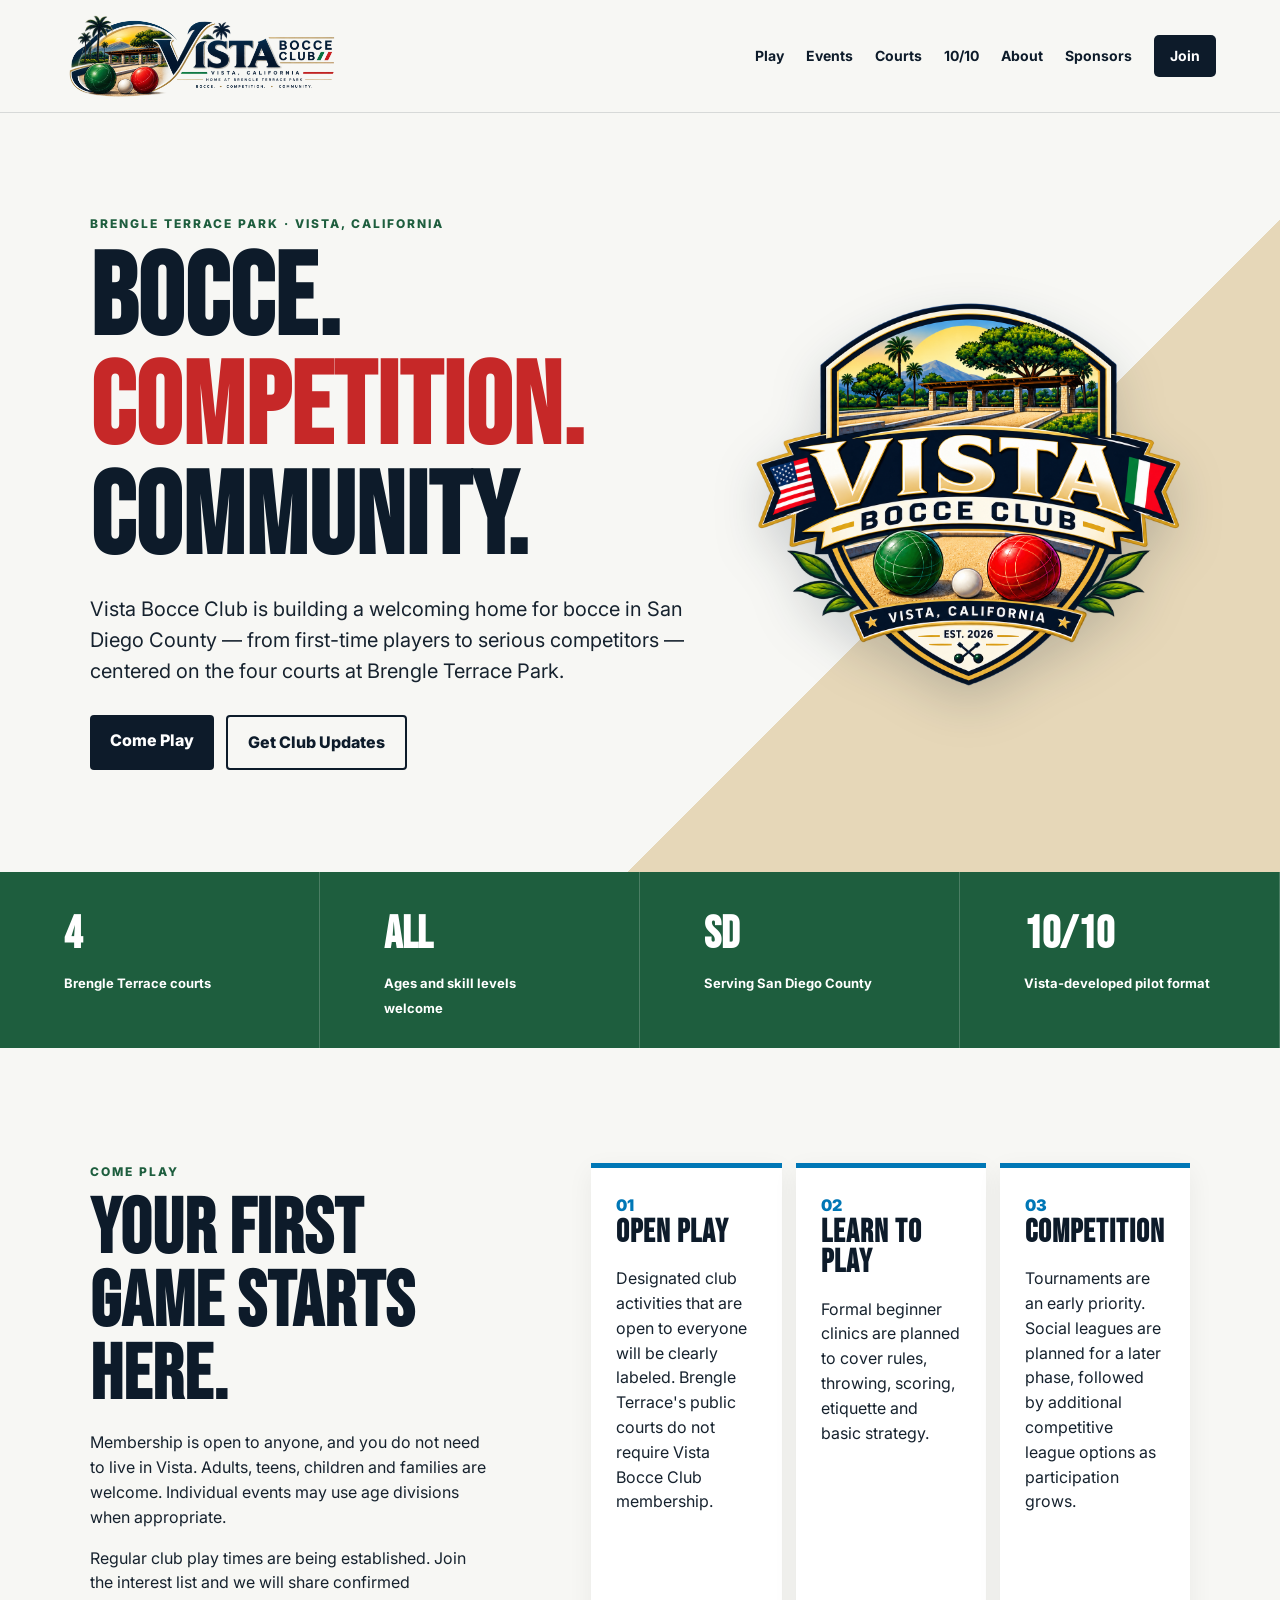
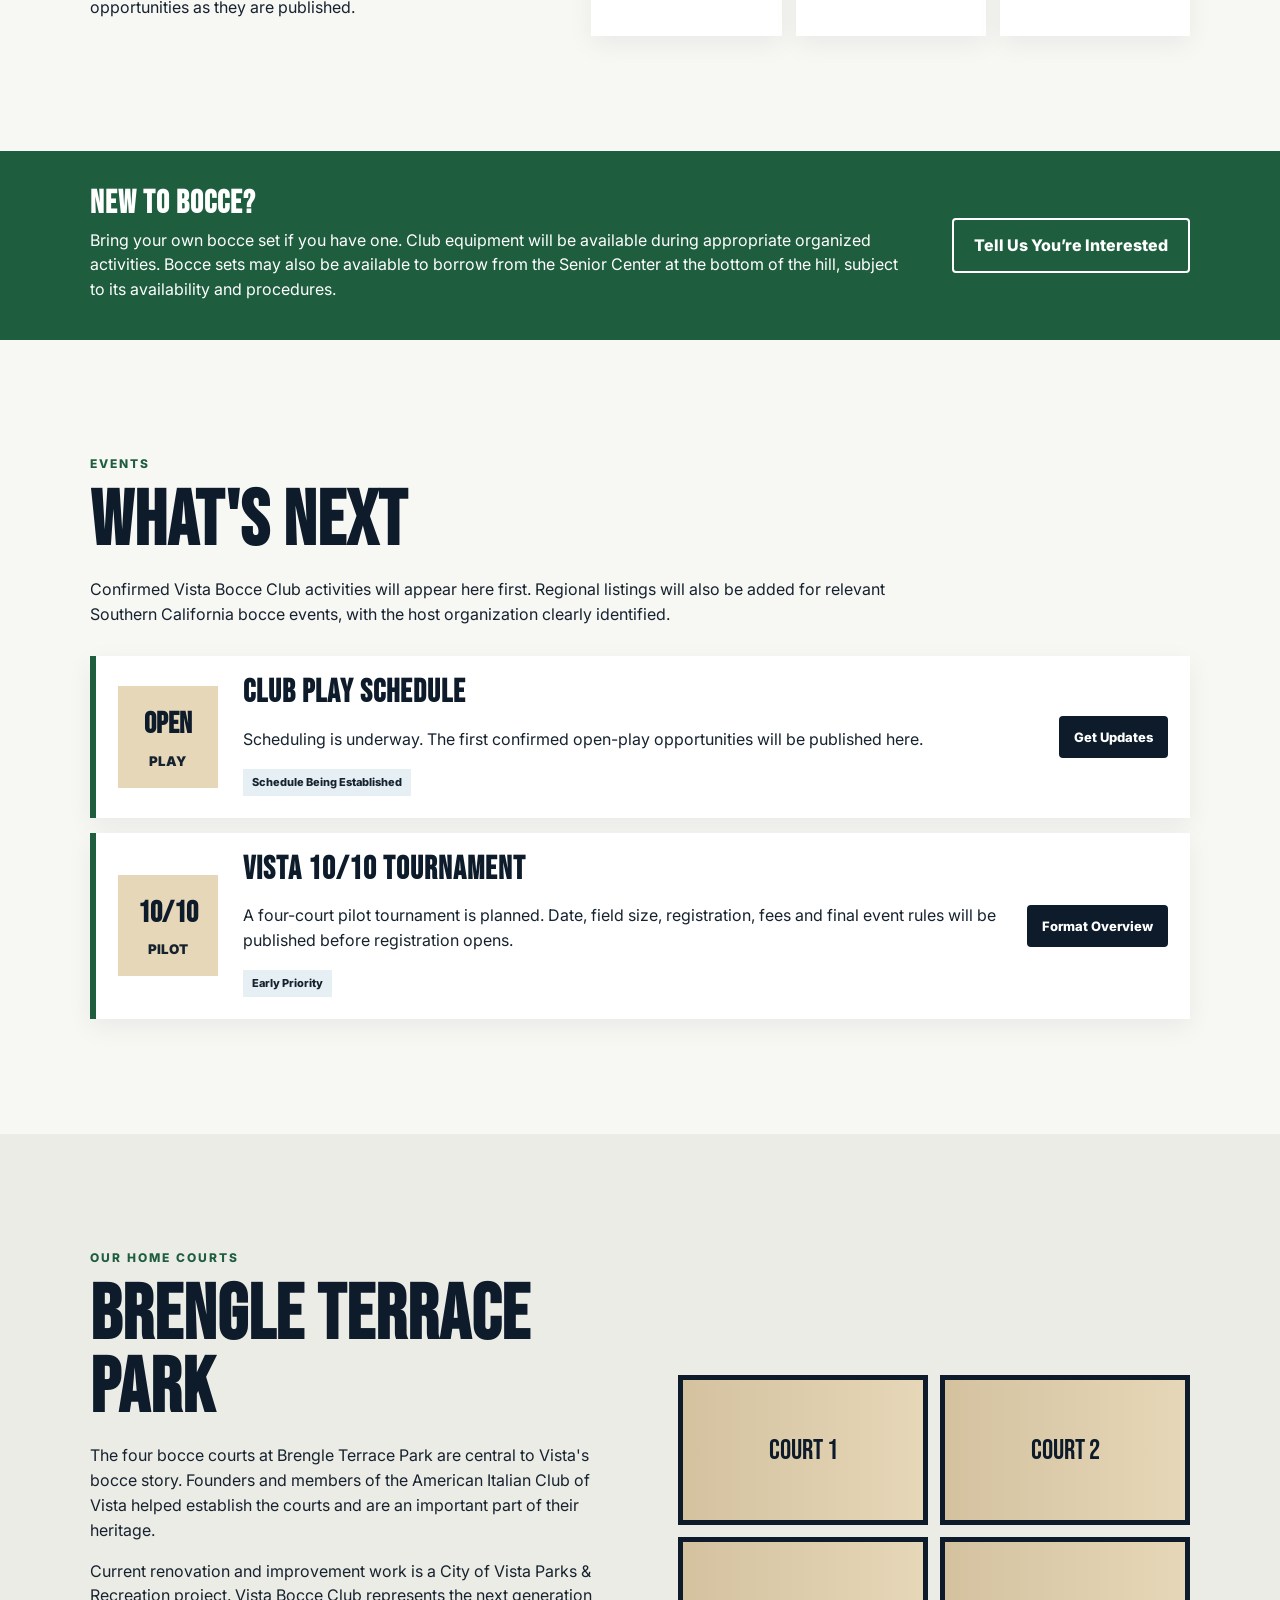
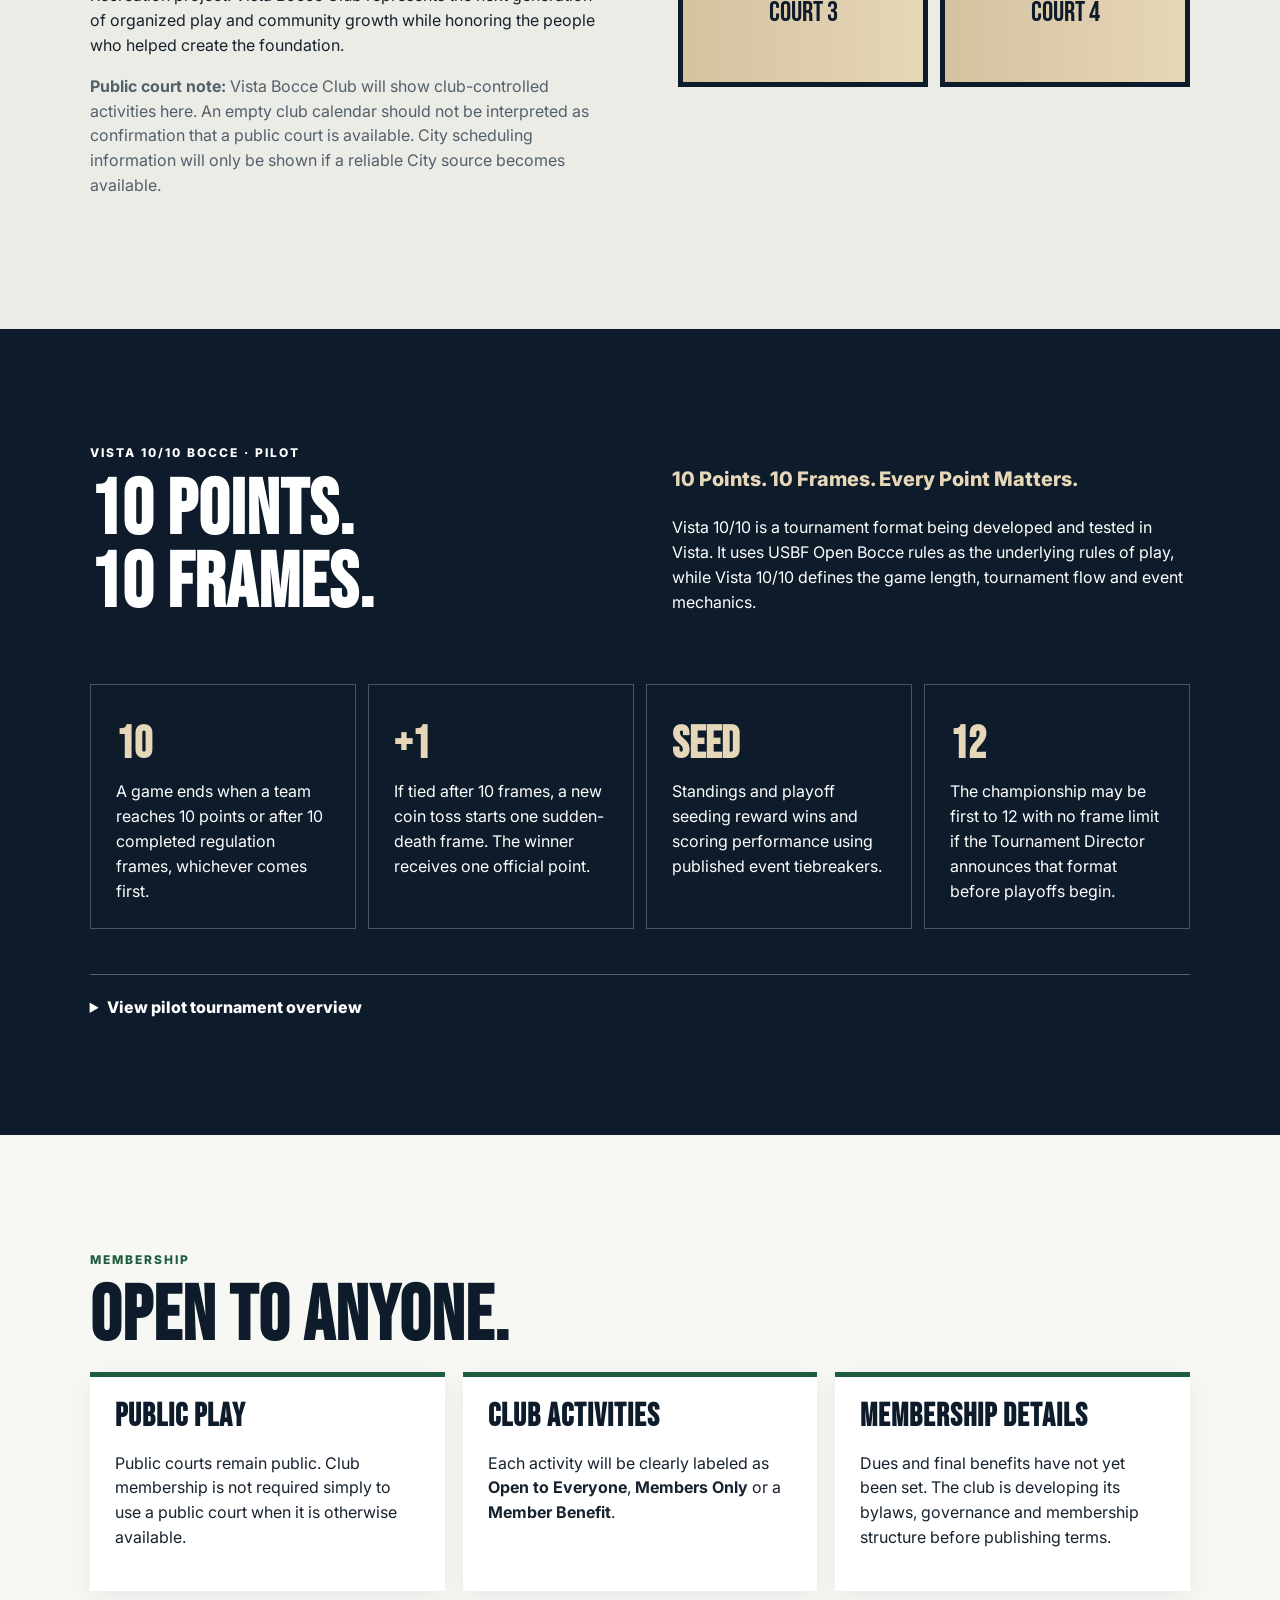
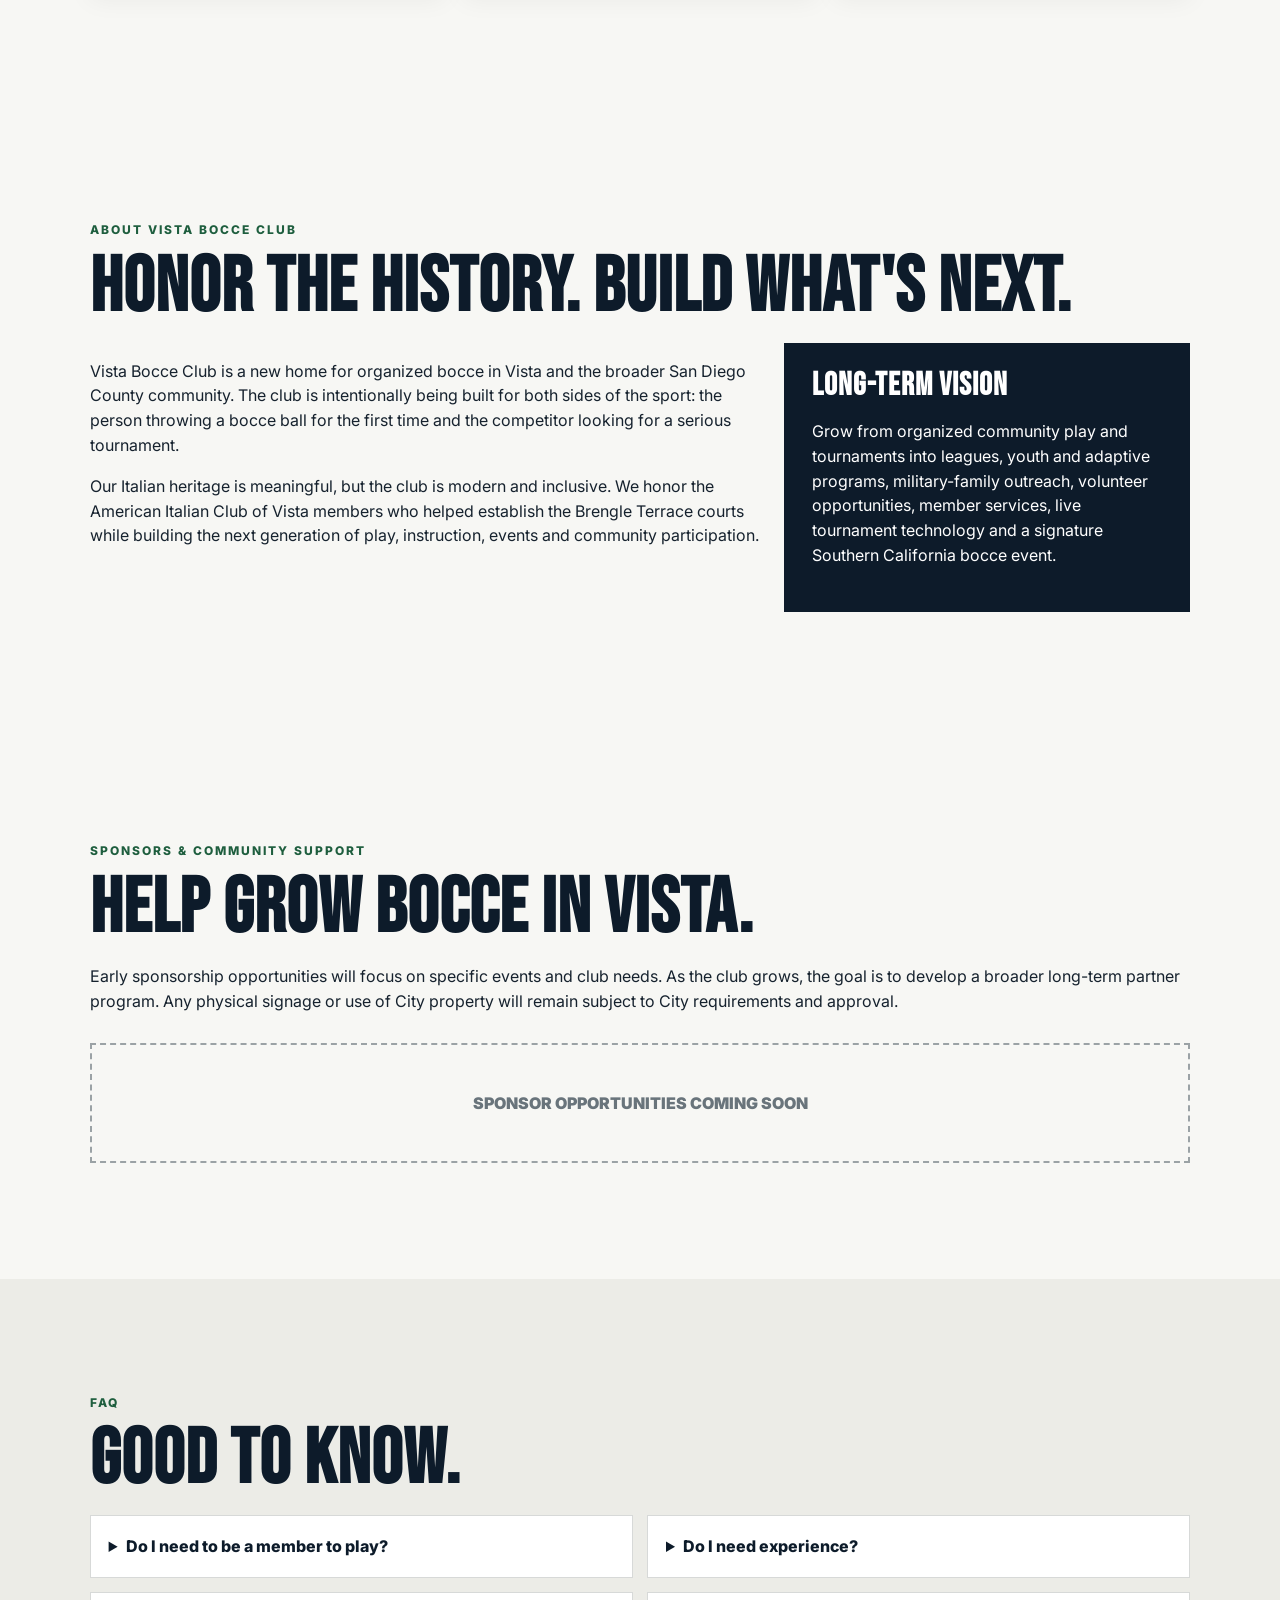
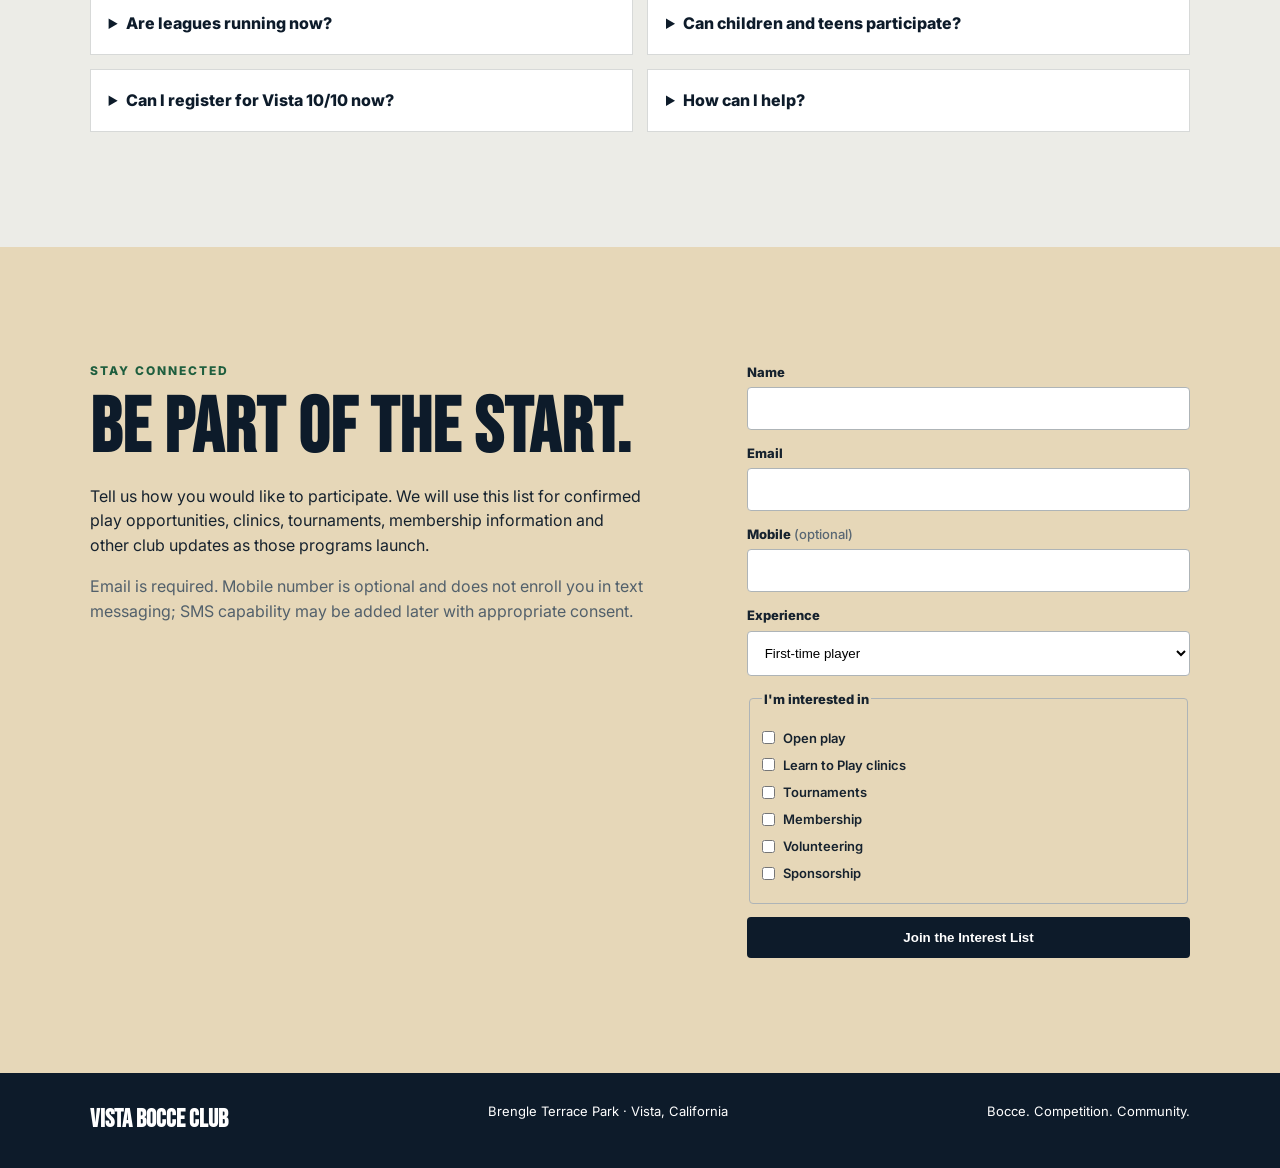
==== commit 32d22e09: "Update homepage with approved VBC crest V2 Replace the Vista 10/10 hero card with the approved trans" ====
--- a/index.html
+++ b/index.html
@@ -1,267 +1,147 @@
-<!DOCTYPE html>
-
+<!doctype html>
 <html lang="en">
 <head>
-<meta charset="utf-8"/>
-<meta content="width=device-width,initial-scale=1" name="viewport"/>
-<title>Vista Bocce Club | Bocce. Competition. Community.</title>
-<meta content="Vista Bocce Club at Brengle Terrace Park in Vista, California — welcoming new and experienced players for community play, clinics and competitive bocce." name="description"/>
-<link href="https://fonts.googleapis.com" rel="preconnect"/>
-<link crossorigin="" href="https://fonts.gstatic.com" rel="preconnect"/>
-<link href="https://fonts.googleapis.com/css2?family=Bebas+Neue&amp;family=Inter:wght@400;500;600;700;800&amp;display=swap" rel="stylesheet"/>
-<link href="styles.css" rel="stylesheet"/>
+  <meta charset="utf-8">
+  <meta name="viewport" content="width=device-width,initial-scale=1">
+  <title>Vista Bocce Club | Bocce. Competition. Community.</title>
+  <meta name="description" content="Vista Bocce Club at Brengle Terrace Park in Vista, California — welcoming new and experienced players for community play, clinics and competitive bocce.">
+  <link rel="preconnect" href="https://fonts.googleapis.com">
+  <link rel="preconnect" href="https://fonts.gstatic.com" crossorigin>
+  <link href="https://fonts.googleapis.com/css2?family=Bebas+Neue&family=Inter:wght@400;500;600;700;800&display=swap" rel="stylesheet">
+  <link rel="stylesheet" href="styles.css">
 </head>
 <body>
 <a class="skip-link" href="#main">Skip to content</a>
 <header class="site-header">
-<a aria-label="Vista Bocce Club home" class="brand logo-brand" href="#top">
-<img alt="Vista Bocce Club" src="assets/vista-bocce-club-horizontal-logo.png"/>
-</a>
-<button aria-controls="site-nav" aria-expanded="false" class="menu-toggle" type="button">Menu</button>
-<nav aria-label="Primary navigation" id="site-nav">
-<a href="#play">Play</a><a href="#events">Events</a><a href="#courts">Courts</a><a href="#ten10">10/10</a><a href="#about">About</a><a href="#sponsors">Sponsors</a><a class="join" href="#join">Join</a>
-</nav>
+  <a class="brand logo-brand" href="#top" aria-label="Vista Bocce Club home">
+    <img src="assets/vista-bocce-club-horizontal-logo.png" alt="Vista Bocce Club">
+  </a>
+  <button class="menu-toggle" type="button" aria-expanded="false" aria-controls="site-nav">Menu</button>
+  <nav id="site-nav" aria-label="Primary navigation">
+    <a href="#play">Play</a><a href="#events">Events</a><a href="#courts">Courts</a><a href="#ten10">10/10</a><a href="#about">About</a><a href="#sponsors">Sponsors</a><a class="join" href="#join">Join</a>
+  </nav>
 </header>
 <main id="main">
-<section class="hero" id="top">
-<div>
-<p class="eyebrow">BRENGLE TERRACE PARK · VISTA, CALIFORNIA</p>
-<h1>BOCCE.<br/><em>COMPETITION.</em><br/>COMMUNITY.</h1>
-<p class="lede">Vista Bocce Club is building a welcoming home for bocce in San Diego County — from first-time players to serious competitors — centered on the four courts at Brengle Terrace Park.</p>
-<div class="actions"><a class="button" href="#play">Come Play</a><a class="button ghost" href="#join">Get Club Updates</a></div>
-</div>
-<div aria-label="Vista Bocce Club crest" class="hero-crest">
-<img alt="Vista Bocce Club crest featuring Brengle Terrace Park, United States and Italian flag ribbons, bocce balls, Vista California, and Est. 2026" src="assets/vista-bocce-club-crest.png"/>
-</div>
+<section id="top" class="hero">
+  <div>
+    <p class="eyebrow">BRENGLE TERRACE PARK · VISTA, CALIFORNIA</p>
+    <h1>BOCCE.<br><em>COMPETITION.</em><br>COMMUNITY.</h1>
+    <p class="lede">Vista Bocce Club is building a welcoming home for bocce in San Diego County — from first-time players to serious competitors — centered on the four courts at Brengle Terrace Park.</p>
+    <div class="actions"><a class="button" href="#play">Come Play</a><a class="button ghost" href="#join">Get Club Updates</a></div>
+  </div>
+  <div class="hero-crest" aria-label="Vista Bocce Club crest">
+    <img src="assets/vista-bocce-club-crest.png" alt="Vista Bocce Club crest">
+  </div>
 </section>
-<section aria-label="Club highlights" class="stats">
-<div><strong>4</strong><span>Brengle Terrace courts</span></div>
-<div><strong>ALL</strong><span>Ages and skill levels welcome</span></div>
-<div><strong>SD</strong><span>Serving San Diego County</span></div>
-<div><strong>10/10</strong><span>Vista-developed pilot format</span></div>
+
+<section class="stats" aria-label="Club highlights">
+  <div><strong>4</strong><span>Brengle Terrace courts</span></div>
+  <div><strong>ALL</strong><span>Ages and skill levels welcome</span></div>
+  <div><strong>SD</strong><span>Serving San Diego County</span></div>
+  <div><strong>10/10</strong><span>Vista-developed pilot format</span></div>
 </section>
-<section class="split" id="play">
-<div>
-<p class="eyebrow">COME PLAY</p>
-<h2>YOUR FIRST GAME STARTS HERE.</h2>
-<p>Membership is open to anyone, and you do not need to live in Vista. Adults, teens, children and families are welcome. Individual events may use age divisions when appropriate.</p>
-<p>Regular club play times are being established. Join the interest list and we will share confirmed opportunities as they are published.</p>
-</div>
-<div class="cards">
-<article><span>01</span><h3>Open Play</h3><p>Designated club activities that are open to everyone will be clearly labeled. Brengle Terrace's public courts do not require Vista Bocce Club membership.</p></article>
-<article><span>02</span><h3>Learn to Play</h3><p>Formal beginner clinics are planned to cover rules, throwing, scoring, etiquette and basic strategy.</p></article>
-<article><span>03</span><h3>Competition</h3><p>Tournaments are an early priority. Social leagues are planned for a later phase, followed by additional competitive league options as participation grows.</p></article>
-</div>
+
+<section id="play" class="split">
+  <div>
+    <p class="eyebrow">COME PLAY</p>
+    <h2>YOUR FIRST GAME STARTS HERE.</h2>
+    <p>Membership is open to anyone, and you do not need to live in Vista. Adults, teens, children and families are welcome. Individual events may use age divisions when appropriate.</p>
+    <p>Regular club play times are being established. Join the interest list and we will share confirmed opportunities as they are published.</p>
+  </div>
+  <div class="cards">
+    <article><span>01</span><h3>Open Play</h3><p>Designated club activities that are open to everyone will be clearly labeled. Brengle Terrace's public courts do not require Vista Bocce Club membership.</p></article>
+    <article><span>02</span><h3>Learn to Play</h3><p>Formal beginner clinics are planned to cover rules, throwing, scoring, etiquette and basic strategy.</p></article>
+    <article><span>03</span><h3>Competition</h3><p>Tournaments are an early priority. Social leagues are planned for a later phase, followed by additional competitive league options as participation grows.</p></article>
+  </div>
 </section>
+
 <section class="newcomer-band">
-<div><h3>NEW TO BOCCE?</h3><p>Bring your own bocce set if you have one. Club equipment will be available during appropriate organized activities. Bocce sets may also be available to borrow from the Senior Center at the bottom of the hill, subject to its availability and procedures.</p></div>
-<a class="button ghost-light" href="#join">Tell Us You’re Interested</a>
+  <div><h3>NEW TO BOCCE?</h3><p>Bring your own bocce set if you have one. Club equipment will be available during appropriate organized activities. Bocce sets may also be available to borrow from the Senior Center at the bottom of the hill, subject to its availability and procedures.</p></div>
+  <a class="button ghost-light" href="#join">Tell Us You’re Interested</a>
 </section>
+
 <section id="events">
-<p class="eyebrow">EVENTS</p><h2>WHAT'S NEXT</h2>
-<p class="section-intro">Confirmed Vista Bocce Club activities will appear here first. Regional listings will also be added for relevant Southern California bocce events, with the host organization clearly identified.</p>
-<div class="event-grid">
-<article class="event"><div class="date"><b>OPEN</b><small>PLAY</small></div><div><h3>Club Play Schedule</h3><p>Scheduling is underway. The first confirmed open-play opportunities will be published here.</p><span class="tag">Schedule Being Established</span></div><a class="small-button" href="#join">Get Updates</a></article>
-<article class="event"><div class="date"><b>10/10</b><small>PILOT</small></div><div><h3>Vista 10/10 Tournament</h3><p>A four-court pilot tournament is planned. Date, field size, registration, fees and final event rules will be published before registration opens.</p><span class="tag">Early Priority</span></div><a class="small-button" href="#ten10">Format Overview</a></article>
-</div>
+  <p class="eyebrow">EVENTS</p><h2>WHAT'S NEXT</h2>
+  <p class="section-intro">Confirmed Vista Bocce Club activities will appear here first. Regional listings will also be added for relevant Southern California bocce events, with the host organization clearly identified.</p>
+  <div class="event-grid">
+    <article class="event"><div class="date"><b>OPEN</b><small>PLAY</small></div><div><h3>Club Play Schedule</h3><p>Scheduling is underway. The first confirmed open-play opportunities will be published here.</p><span class="tag">Schedule Being Established</span></div><a class="small-button" href="#join">Get Updates</a></article>
+    <article class="event"><div class="date"><b>10/10</b><small>PILOT</small></div><div><h3>Vista 10/10 Tournament</h3><p>A four-court pilot tournament is planned. Date, field size, registration, fees and final event rules will be published before registration opens.</p><span class="tag">Early Priority</span></div><a class="small-button" href="#ten10">Format Overview</a></article>
+  </div>
 </section>
-<section class="courts" id="courts">
-<div>
-<p class="eyebrow">OUR HOME COURTS</p><h2>BRENGLE TERRACE PARK</h2>
-<p>The four bocce courts at Brengle Terrace Park are central to Vista's bocce story. Founders and members of the American Italian Club of Vista helped establish the courts and are an important part of their heritage.</p>
-<p>Current renovation and improvement work is a City of Vista Parks &amp; Recreation project. Vista Bocce Club represents the next generation of organized play and community growth while honoring the people who helped create the foundation.</p>
-<p class="muted"><strong>Public court note:</strong> Vista Bocce Club will show club-controlled activities here. An empty club calendar should not be interpreted as confirmation that a public court is available. City scheduling information will only be shown if a reliable City source becomes available.</p>
-</div>
-<div aria-label="Illustration of four bocce courts" class="court-map"><div class="court">COURT 1</div><div class="court">COURT 2</div><div class="court">COURT 3</div><div class="court">COURT 4</div></div>
+
+<section id="courts" class="courts">
+  <div>
+    <p class="eyebrow">OUR HOME COURTS</p><h2>BRENGLE TERRACE PARK</h2>
+    <p>The four bocce courts at Brengle Terrace Park are central to Vista's bocce story. Founders and members of the American Italian Club of Vista helped establish the courts and are an important part of their heritage.</p>
+    <p>Current renovation and improvement work is a City of Vista Parks &amp; Recreation project. Vista Bocce Club represents the next generation of organized play and community growth while honoring the people who helped create the foundation.</p>
+    <p class="muted"><strong>Public court note:</strong> Vista Bocce Club will show club-controlled activities here. An empty club calendar should not be interpreted as confirmation that a public court is available. City scheduling information will only be shown if a reliable City source becomes available.</p>
+  </div>
+  <div class="court-map" aria-label="Illustration of four bocce courts"><div class="court">COURT 1</div><div class="court">COURT 2</div><div class="court">COURT 3</div><div class="court">COURT 4</div></div>
 </section>
-<section class="dark" id="ten10">
-<div class="section-head"><div><p class="eyebrow">VISTA 10/10 BOCCE · PILOT</p><h2>10 POINTS.<br/>10 FRAMES.</h2></div><div><p class="format-tagline">10 Points. 10 Frames. Every Point Matters.</p><p>Vista 10/10 is a tournament format being developed and tested in Vista. It uses USBF Open Bocce rules as the underlying rules of play, while Vista 10/10 defines the game length, tournament flow and event mechanics.</p></div></div>
-<div class="rules">
-<div><b>10</b><span>A game ends when a team reaches 10 points or after 10 completed regulation frames, whichever comes first.</span></div>
-<div><b>+1</b><span>If tied after 10 frames, a new coin toss starts one sudden-death frame. The winner receives one official point.</span></div>
-<div><b>SEED</b><span>Standings and playoff seeding reward wins and scoring performance using published event tiebreakers.</span></div>
-<div><b>12</b><span>The championship may be first to 12 with no frame limit if the Tournament Director announces that format before playoffs begin.</span></div>
-</div>
-<details><summary>View pilot tournament overview</summary><div class="details-grid">
-<p><b>Preliminary play:</b> balanced brackets are preferred so teams play the same number of games; three advancing teams per bracket is the preferred model when practical.</p>
-<p><b>Within-bracket ties:</b> Win-Loss → Head-to-Head → Point Differential → Points For → on-court tiebreak if needed.</p>
-<p><b>Cross-bracket seeding:</b> Win-Loss → Point Differential → Points For → final on-court tiebreak.</p>
-<p><b>Playoffs:</b> seeded single elimination with mathematical byes awarded to the highest seeds when needed.</p>
-<p><b>Operations:</b> master game order, formal On Deck queue and next-available-court flow are designed to keep four courts moving efficiently.</p>
-<p><b>Pilot status:</b> the rules remain a test ruleset until real-world tournament data and player feedback support a formal v1.0 release.</p>
-</div></details>
+
+<section id="ten10" class="dark">
+  <div class="section-head"><div><p class="eyebrow">VISTA 10/10 BOCCE · PILOT</p><h2>10 POINTS.<br>10 FRAMES.</h2></div><div><p class="format-tagline">10 Points. 10 Frames. Every Point Matters.</p><p>Vista 10/10 is a tournament format being developed and tested in Vista. It uses USBF Open Bocce rules as the underlying rules of play, while Vista 10/10 defines the game length, tournament flow and event mechanics.</p></div></div>
+  <div class="rules">
+    <div><b>10</b><span>A game ends when a team reaches 10 points or after 10 completed regulation frames, whichever comes first.</span></div>
+    <div><b>+1</b><span>If tied after 10 frames, a new coin toss starts one sudden-death frame. The winner receives one official point.</span></div>
+    <div><b>SEED</b><span>Standings and playoff seeding reward wins and scoring performance using published event tiebreakers.</span></div>
+    <div><b>12</b><span>The championship may be first to 12 with no frame limit if the Tournament Director announces that format before playoffs begin.</span></div>
+  </div>
+  <details><summary>View pilot tournament overview</summary><div class="details-grid">
+    <p><b>Preliminary play:</b> balanced brackets are preferred so teams play the same number of games; three advancing teams per bracket is the preferred model when practical.</p>
+    <p><b>Within-bracket ties:</b> Win-Loss → Head-to-Head → Point Differential → Points For → on-court tiebreak if needed.</p>
+    <p><b>Cross-bracket seeding:</b> Win-Loss → Point Differential → Points For → final on-court tiebreak.</p>
+    <p><b>Playoffs:</b> seeded single elimination with mathematical byes awarded to the highest seeds when needed.</p>
+    <p><b>Operations:</b> master game order, formal On Deck queue and next-available-court flow are designed to keep four courts moving efficiently.</p>
+    <p><b>Pilot status:</b> the rules remain a test ruleset until real-world tournament data and player feedback support a formal v1.0 release.</p>
+  </div></details>
 </section>
-<section class="membership-section" id="membership">
-<p class="eyebrow">MEMBERSHIP</p><h2>OPEN TO ANYONE.</h2>
-<div class="three-col">
-<article><h3>Public Play</h3><p>Public courts remain public. Club membership is not required simply to use a public court when it is otherwise available.</p></article>
-<article><h3>Club Activities</h3><p>Each activity will be clearly labeled as <strong>Open to Everyone</strong>, <strong>Members Only</strong> or a <strong>Member Benefit</strong>.</p></article>
-<article><h3>Membership Details</h3><p>Dues and final benefits have not yet been set. The club is developing its bylaws, governance and membership structure before publishing terms.</p></article>
-</div>
+
+<section id="membership" class="membership-section">
+  <p class="eyebrow">MEMBERSHIP</p><h2>OPEN TO ANYONE.</h2>
+  <div class="three-col">
+    <article><h3>Public Play</h3><p>Public courts remain public. Club membership is not required simply to use a public court when it is otherwise available.</p></article>
+    <article><h3>Club Activities</h3><p>Each activity will be clearly labeled as <strong>Open to Everyone</strong>, <strong>Members Only</strong> or a <strong>Member Benefit</strong>.</p></article>
+    <article><h3>Membership Details</h3><p>Dues and final benefits have not yet been set. The club is developing its bylaws, governance and membership structure before publishing terms.</p></article>
+  </div>
 </section>
-<section class="about about-full" id="about">
-<div class="about-intro">
-<p class="eyebrow">ABOUT VISTA BOCCE CLUB</p>
-<h2>ROOTED IN HISTORY.<br/>BUILT FOR WHAT'S NEXT.</h2>
-<p class="about-lede">Vista Bocce Club exists to bring people together around a game with deep roots, simple beginnings, and a competitive spirit that can last a lifetime.</p>
-<p>Our home is the four bocce courts at <strong>Brengle Terrace Park in Vista, California</strong>. Our community reaches throughout San Diego County, and our vision extends across Southern California.</p>
-<p>We are building a place where someone can discover bocce for the first time, experienced players can find meaningful competition, families can spend time together, and the traditions surrounding the game can be passed from one generation to the next.</p>
-</div>
-<div class="about-section history-section">
-<p class="eyebrow">OUR HISTORY</p>
-<h3>A BOCCE HOME WAS BUILT IN VISTA</h3>
-<div class="about-copy two-column-copy">
-<div>
-<p>The story of bocce at Brengle Terrace Park began before Vista Bocce Club.</p>
-<p>Founders and members of the <strong>American Italian Club of Vista</strong> helped establish the four bocce courts at Brengle Terrace, creating an important part of Vista's Italian-American and recreational heritage.</p>
-<p>Those courts became a place where a centuries-old game could continue to bring people together here in Vista.</p>
-<p>That contribution is part of the identity of bocce at Brengle Terrace, and Vista Bocce Club believes that history should be remembered as the community around the courts grows.</p>
-</div>
-<div>
-<p class="statement">We aren't here to rewrite that history.<br/><strong>We're here to help carry it forward.</strong></p>
-<p>Today, the courts remain public recreational facilities within Brengle Terrace Park. Current renovation and improvement work at the courts is being undertaken by the <strong>City of Vista Parks &amp; Recreation</strong>, and Vista Bocce Club will share confirmed City information while respecting the City's responsibility for the park and its facilities.</p>
-<p>The courts belong to the community.</p>
-<p><strong>The opportunity now is to build a stronger community around them.</strong></p>
-</div>
-</div>
-</div>
-<div class="about-section origin-section">
-<p class="eyebrow">WHY THIS CLUB</p>
-<h3>MORE THAN 30 YEARS AROUND THE GAME.<br/>A VISION FOR WHAT COMES NEXT.</h3>
-<div class="about-copy two-column-copy">
-<div>
-<p>Vista Bocce Club began with a connection to bocce that reaches back more than three decades.</p>
-<p>That connection started in Northern California, where bocce was more than simply rolling balls down a court. It was competition, conversation, tradition, and community. It was a game where generations could share the same court, where experienced players challenged one another, and where someone picking up a bocce ball for the first time could quickly become part of something larger.</p>
-<p>Over the years, that connection grew through competitive play and involvement with established bocce organizations.</p>
-<p>But the most important lesson remained remarkably simple:</p>
-<p class="statement"><strong>The strongest bocce communities are built around people.</strong></p>
-</div>
-<div>
-<p>When the four courts at Brengle Terrace Park became part of that journey, it was easy to see both what already existed and what could come next.</p>
-<p>There was history here.</p>
-<p>There were four courts surrounded by one of Vista's great community parks.</p>
-<p>There was a foundation created by people who cared enough about bocce to establish a permanent place for the game in Vista.</p>
-<p>And there was an opportunity to build upon that foundation rather than allow its story to end with the generation that created it.</p>
-</div>
-</div>
-<div class="origin-callout">
-<h4>Vista Bocce Club grew from that idea.</h4>
-<p>The vision is to honor the people who helped bring bocce to Brengle Terrace while creating something the next generation can make their own.</p>
-<div class="origin-lines">
-<p>A place where a child can learn the game for the first time.</p>
-<p>Where families can spend an afternoon together.</p>
-<p>Where someone who has never played before can walk onto a court and feel welcome.</p>
-<p>Where longtime players can find a community.</p>
-<p>And where serious competitors can step onto the courts knowing they are there to compete.</p>
-</div>
-<p>It means teaching the game, creating opportunities to play, building well-run tournaments, and eventually developing leagues, youth programs, adaptive opportunities, and signature events capable of bringing players to Vista from throughout Southern California and beyond.</p>
-<p>The goal isn't simply to create another bocce club.</p>
-<h4 class="lasting">IT IS TO BUILD SOMETHING THAT LASTS.</h4>
-<p>Something that respects where bocce in Vista came from.</p>
-<p>Something that strengthens the community around the courts today.</p>
-<p>And something that leaves the next generation with an even stronger place to play tomorrow.</p>
-<p><strong>That is the reason for Vista Bocce Club.</strong></p>
-</div>
-</div>
-<div class="about-section mission-section">
-<p class="eyebrow">OUR MISSION</p>
-<h3>COMMUNITY AND COMPETITION — EQUALLY.</h3>
-<p>A first-time player should feel just as welcome walking onto a Vista Bocce Club activity as an experienced tournament player.</p>
-<p>We want children, teenagers, adults, families, longtime players, and serious competitors to have opportunities to learn, play, compete, volunteer, connect, and keep coming back.</p>
-<p>That mission is built around four principles:</p>
-<div aria-label="Vista Bocce Club mission principles" class="values-grid expanded-values">
-<article><b>WELCOME</b><h4>Make bocce accessible to everyone.</h4><p>Create an environment where people of all ages, backgrounds, and skill levels can experience the game and feel that they belong on the courts.</p></article>
-<article><b>TEACH</b><h4>Help the next generation learn the game.</h4><p>Provide opportunities to learn the rules, throwing techniques, scoring, court etiquette, strategy, and traditions that make bocce special.</p></article>
-<article><b>COMPETE</b><h4>Build competition worthy of serious players.</h4><p>Develop organized, well-run tournaments and, eventually, competitive leagues that challenge experienced players while giving developing players something to work toward.</p></article>
-<article><b>GROW</b><h4>Build a sustainable bocce community.</h4><p>Develop the players, volunteers, programs, partnerships, events, and traditions necessary for bocce to continue growing in Vista and throughout San Diego County.</p></article>
-</div>
-</div>
-<div class="about-section home-section">
-<p class="eyebrow">OUR HOME</p>
-<h3>BRENGLE TERRACE PARK</h3>
-<div class="about-copy two-column-copy">
-<div>
-<p>Four courts give Vista something special.</p>
-<p>They provide enough space for casual community play, instruction, organized club activities, and meaningful tournament competition—all from the same home.</p>
-</div>
-<div>
-<p>Vista Bocce Club intends to make the most of that opportunity while recognizing an important distinction:</p>
-<p class="statement"><strong>Brengle Terrace's bocce courts are public courts.</strong></p>
-<p>Vista Bocce Club does not own them, and membership in the club is not required simply to use public courts when they are available for public use.</p>
-<p>Club activities, organized events, tournaments, clinics, and future member programs are separate from general public access to the park.</p>
-<p>That distinction matters because Vista Bocce Club isn't being created to take bocce away from the community.</p>
-<p><strong>We're building the club to bring more of the community to bocce.</strong></p>
-</div>
-</div>
-</div>
-<div class="vision-panel about-vision">
-<div><p class="eyebrow light-eyebrow">OUR VISION</p><h3>MAKE VISTA A SOUTHERN CALIFORNIA BOCCE DESTINATION.</h3></div>
-<div>
-<p>The vision starts locally.</p>
-<p>Build a strong community around Brengle Terrace. Introduce new people to bocce. Teach the game correctly. Create opportunities to play regularly. Develop tournaments that players want to return to.</p>
-<p>Then grow intentionally.</p>
-<p>Over time, Vista Bocce Club envisions social and competitive leagues, youth programs, adaptive bocce opportunities, outreach to veterans and military families, community and charitable events, volunteer programs, member benefits, and partnerships that strengthen bocce throughout the region.</p>
-<p>Competition will be an important part of that future.</p>
-<p>We want Brengle Terrace to become known as a place where serious players can expect organized, challenging, professionally run events while preserving the welcoming atmosphere that makes bocce different from so many other competitive sports.</p>
-<p>Eventually, that includes a <strong>signature Vista tournament</strong> capable of becoming a recognized event on the Southern California bocce calendar.</p>
-<p>And the experience shouldn't stop at the edge of the court.</p>
-<p>Our longer-term vision includes digital tournament operations, schedules, brackets, results, player history, statistics, media coverage, and eventually live multi-camera broadcasts that allow people to experience Vista bocce whether they're standing beside the courts or watching from somewhere else in the country.</p>
-<p>The technology may change. The purpose won't.</p>
-<p><strong>Bring people together around the game.</strong></p>
-</div>
-</div>
-<div class="about-section roadmap-wrap">
-<p class="eyebrow">HOW WE GROW</p><h3>BUILD THE CLUB IN THE RIGHT ORDER.</h3>
-<p>We don't need to build everything at once. We need to build each part well enough that the next part has a strong foundation.</p>
-<div class="roadmap detailed-roadmap">
-<article><span>NOW</span><h4>ESTABLISH THE COMMUNITY</h4><p>Build awareness around Vista bocce and Brengle Terrace. Create open-play opportunities, welcome new players, offer beginner instruction, develop communication channels, build a volunteer base, and begin hosting quality club activities and events.</p></article>
-<article><span>NEXT</span><h4>BUILD COMPETITION</h4><p>Establish repeatable tournament operations and begin attracting players from throughout San Diego County and Southern California. Develop and test <strong>Vista 10/10 Bocce</strong>, collect real-world tournament data, listen to players, and continue refining the format. Build events people want to play again.</p></article>
-<article><span>GROW</span><h4>EXPAND THE CLUB</h4><p>Introduce social leagues and, as participation grows, competitive league opportunities. Develop youth and adaptive programs. Build community partnerships. Expand volunteer opportunities. Establish meaningful membership benefits and additional club programs as the organization matures.</p></article>
-<article><span>FUTURE</span><h4>BECOME A DESTINATION</h4><p>Create signature tournaments. Develop a recognized competitive identity. Expand regional participation. Build richer tournament technology and player history. Produce professional-quality media and live bocce coverage. And help establish Vista as one of the places people think about when they think about bocce in Southern California.</p></article>
-</div>
-</div>
-<div class="next-generation-panel">
-<p class="eyebrow">THE NEXT GENERATION</p>
-<p>Bocce has survived for generations because people continue to teach it, play it, compete in it, and introduce it to someone new.</p>
-<p>The people who helped establish the courts at Brengle Terrace gave Vista a place for that tradition to continue.</p>
-<p>What happens next is our opportunity.</p>
-<p>We can preserve the history while creating new traditions.</p>
-<p>We can welcome someone who has never touched a bocce ball while creating competition that challenges someone who has played for decades.</p>
-<p>We can build something for today's players while thinking about the people who will step onto these courts years from now.</p>
-<div class="closing-lines"><strong>Honor the past.</strong><strong>Build the community.</strong><strong>Grow the game.</strong><strong>Leave something stronger for the next generation.</strong></div>
-<h3>BOCCE. COMPETITION. COMMUNITY.</h3>
-<p><strong>Vista Bocce Club</strong><br/>Home at Brengle Terrace Park · Vista, California</p>
-</div>
+
+<section id="about" class="about">
+  <p class="eyebrow">ABOUT VISTA BOCCE CLUB</p><h2>HONOR THE HISTORY. BUILD WHAT'S NEXT.</h2>
+  <div class="about-grid"><div><p>Vista Bocce Club is a new home for organized bocce in Vista and the broader San Diego County community. The club is intentionally being built for both sides of the sport: the person throwing a bocce ball for the first time and the competitor looking for a serious tournament.</p><p>Our Italian heritage is meaningful, but the club is modern and inclusive. We honor the American Italian Club of Vista members who helped establish the Brengle Terrace courts while building the next generation of play, instruction, events and community participation.</p></div><div class="vision-box"><h3>LONG-TERM VISION</h3><p>Grow from organized community play and tournaments into leagues, youth and adaptive programs, military-family outreach, volunteer opportunities, member services, live tournament technology and a signature Southern California bocce event.</p></div></div>
 </section>
-<section class="sponsors" id="sponsors">
-<p class="eyebrow">SPONSORS &amp; COMMUNITY SUPPORT</p><h2>HELP GROW BOCCE IN VISTA.</h2>
-<p>Early sponsorship opportunities will focus on specific events and club needs. As the club grows, the goal is to develop a broader long-term partner program. Any physical signage or use of City property will remain subject to City requirements and approval.</p>
-<div class="sponsorbox">SPONSOR OPPORTUNITIES COMING SOON</div>
+
+<section id="sponsors" class="sponsors">
+  <p class="eyebrow">SPONSORS &amp; COMMUNITY SUPPORT</p><h2>HELP GROW BOCCE IN VISTA.</h2>
+  <p>Early sponsorship opportunities will focus on specific events and club needs. As the club grows, the goal is to develop a broader long-term partner program. Any physical signage or use of City property will remain subject to City requirements and approval.</p>
+  <div class="sponsorbox">SPONSOR OPPORTUNITIES COMING SOON</div>
 </section>
+
 <section class="faq" id="faq">
-<p class="eyebrow">FAQ</p><h2>GOOD TO KNOW.</h2>
-<div class="faq-grid">
-<details><summary>Do I need to be a member to play?</summary><p>No. Brengle Terrace's public courts do not become members-only courts because Vista Bocce Club uses them. Club-organized activities will state whether they are open to everyone or limited to members.</p></details>
-<details><summary>Do I need experience?</summary><p>No. All skill levels are welcome, and beginner Learn to Play clinics are part of the club plan.</p></details>
-<details><summary>Are leagues running now?</summary><p>Not yet. Community play, beginner instruction and early tournaments come first. Social leagues are a future program.</p></details>
-<details><summary>Can children and teens participate?</summary><p>Yes. The club is intended for all ages and families. Individual events may use age divisions or additional safeguards when appropriate.</p></details>
-<details><summary>Can I register for Vista 10/10 now?</summary><p>Not yet. Registration will open only after a specific event date, field size, fee, rules version and registration details are published.</p></details>
-<details><summary>How can I help?</summary><p>Use the interest form below and select volunteering, sponsorship or another area that interests you.</p></details>
-</div>
+  <p class="eyebrow">FAQ</p><h2>GOOD TO KNOW.</h2>
+  <div class="faq-grid">
+    <details><summary>Do I need to be a member to play?</summary><p>No. Brengle Terrace's public courts do not become members-only courts because Vista Bocce Club uses them. Club-organized activities will state whether they are open to everyone or limited to members.</p></details>
+    <details><summary>Do I need experience?</summary><p>No. All skill levels are welcome, and beginner Learn to Play clinics are part of the club plan.</p></details>
+    <details><summary>Are leagues running now?</summary><p>Not yet. Community play, beginner instruction and early tournaments come first. Social leagues are a future program.</p></details>
+    <details><summary>Can children and teens participate?</summary><p>Yes. The club is intended for all ages and families. Individual events may use age divisions or additional safeguards when appropriate.</p></details>
+    <details><summary>Can I register for Vista 10/10 now?</summary><p>Not yet. Registration will open only after a specific event date, field size, fee, rules version and registration details are published.</p></details>
+    <details><summary>How can I help?</summary><p>Use the interest form below and select volunteering, sponsorship or another area that interests you.</p></details>
+  </div>
 </section>
-<section class="join-panel" id="join">
-<div><p class="eyebrow">STAY CONNECTED</p><h2>BE PART OF THE START.</h2><p>Tell us how you would like to participate. We will use this list for confirmed play opportunities, clinics, tournaments, membership information and other club updates as those programs launch.</p><p class="muted">Email is required. Mobile number is optional and does not enroll you in text messaging; SMS capability may be added later with appropriate consent.</p></div>
-<form action="/?submitted=true#join" data-netlify="true" method="POST" name="club-interest" netlify-honeypot="bot-field">
-<input name="form-name" type="hidden" value="club-interest"/>
-<p class="honeypot"><label>Do not fill this out if you are human: <input name="bot-field"/></label></p>
-<label>Name<input autocomplete="name" name="name" required=""/></label>
-<label>Email<input autocomplete="email" name="email" required="" type="email"/></label>
-<label>Mobile <span class="optional">(optional)</span><input autocomplete="tel" name="mobile" type="tel"/></label>
-<label>Experience<select name="experience"><option>First-time player</option><option>Beginner</option><option>Recreational player</option><option>Experienced / tournament player</option></select></label>
-<fieldset><legend>I'm interested in</legend><label class="check"><input name="interests" type="checkbox" value="Open play"/> Open play</label><label class="check"><input name="interests" type="checkbox" value="Learn to Play clinics"/> Learn to Play clinics</label><label class="check"><input name="interests" type="checkbox" value="Tournaments"/> Tournaments</label><label class="check"><input name="interests" type="checkbox" value="Membership"/> Membership</label><label class="check"><input name="interests" type="checkbox" value="Volunteering"/> Volunteering</label><label class="check"><input name="interests" type="checkbox" value="Sponsorship"/> Sponsorship</label></fieldset>
-<button class="button" type="submit">Join the Interest List</button>
-<p aria-live="polite" class="formmsg" id="form-status" role="status"></p>
-</form>
+
+<section id="join" class="join-panel">
+  <div><p class="eyebrow">STAY CONNECTED</p><h2>BE PART OF THE START.</h2><p>Tell us how you would like to participate. We will use this list for confirmed play opportunities, clinics, tournaments, membership information and other club updates as those programs launch.</p><p class="muted">Email is required. Mobile number is optional and does not enroll you in text messaging; SMS capability may be added later with appropriate consent.</p></div>
+  <form name="club-interest" method="POST" data-netlify="true" netlify-honeypot="bot-field" action="/?submitted=true#join">
+    <input type="hidden" name="form-name" value="club-interest">
+    <p class="honeypot"><label>Do not fill this out if you are human: <input name="bot-field"></label></p>
+    <label>Name<input name="name" autocomplete="name" required></label>
+    <label>Email<input name="email" type="email" autocomplete="email" required></label>
+    <label>Mobile <span class="optional">(optional)</span><input name="mobile" type="tel" autocomplete="tel"></label>
+    <label>Experience<select name="experience"><option>First-time player</option><option>Beginner</option><option>Recreational player</option><option>Experienced / tournament player</option></select></label>
+    <fieldset><legend>I'm interested in</legend><label class="check"><input type="checkbox" name="interests" value="Open play"> Open play</label><label class="check"><input type="checkbox" name="interests" value="Learn to Play clinics"> Learn to Play clinics</label><label class="check"><input type="checkbox" name="interests" value="Tournaments"> Tournaments</label><label class="check"><input type="checkbox" name="interests" value="Membership"> Membership</label><label class="check"><input type="checkbox" name="interests" value="Volunteering"> Volunteering</label><label class="check"><input type="checkbox" name="interests" value="Sponsorship"> Sponsorship</label></fieldset>
+    <button class="button" type="submit">Join the Interest List</button>
+    <p id="form-status" class="formmsg" role="status" aria-live="polite"></p>
+  </form>
 </section>
 </main>
 <footer><b>VISTA BOCCE CLUB</b><span>Brengle Terrace Park · Vista, California</span><span>Bocce. Competition. Community.</span></footer>
--- a/styles.css
+++ b/styles.css
@@ -21,40 +21,9 @@
 @media(max-width:900px){.menu-toggle{display:block}.site-header{flex-wrap:wrap}.site-header nav{display:none;width:100%;flex-direction:column;align-items:stretch;gap:0;padding:8px 0 12px}.site-header nav.open{display:flex}.site-header nav a{padding:12px 4px;border-top:1px solid #d7d9d8}.site-header nav .join{margin-top:6px;text-align:center}.newcomer-band{align-items:flex-start;flex-direction:column}.three-col,.about-grid,.faq-grid{grid-template-columns:1fr}.event .small-button{grid-column:2;justify-self:start}}
 @media(max-width:600px){.membership-section,.faq{padding:16vw 6vw}.event{grid-template-columns:70px 1fr;gap:14px;padding:17px}.newcomer-band{padding:38px 6vw}.logo-brand{width:min(265px,70vw)}.menu-toggle{font-size:13px}.lede{font-size:18px}}
 
-/* V4.2 — full club story and visual depth */
-.story-section{background:#f7f7f4;position:relative;overflow:hidden}.story-section:before{content:"";position:absolute;width:420px;height:420px;border:70px solid rgba(30,94,62,.045);border-radius:50%;right:-210px;top:70px}.story-heading{display:grid;grid-template-columns:1.1fr .9fr;gap:7vw;align-items:end;margin-bottom:55px}.story-lede{font-size:21px;line-height:1.6;margin:0 0 18px;max-width:650px}.story-grid{display:grid;grid-template-columns:1fr 1fr;gap:18px}.story-card{position:relative;padding:38px;background:#fff;box-shadow:0 12px 34px rgba(13,27,42,.07);border-top:6px solid var(--green)}.story-card.next-card{border-top-color:var(--blue)}.story-number{position:absolute;right:25px;top:20px;font-family:'Bebas Neue';font-size:70px;line-height:1;color:rgba(13,27,42,.07)}.story-card h3{font-size:38px;max-width:600px}.founding-story{margin-top:18px;padding:42px;display:grid;grid-template-columns:.35fr 1fr;gap:40px;background:#e9e3d6;border-left:7px solid var(--navy)}.founding-kicker{font-family:'Bebas Neue';font-size:34px;color:var(--navy);letter-spacing:1px}.founding-story h3{font-size:42px}.mission-block{margin-top:65px;padding:45px 0;border-top:1px solid #cbd0cf;border-bottom:1px solid #cbd0cf;display:grid;grid-template-columns:.8fr 1.2fr;gap:7vw;align-items:center}.mission-block h3{font-size:46px;margin:0}.mission-block>p{font-size:19px;margin:0}.values-grid{display:grid;grid-template-columns:repeat(4,1fr);gap:1px;background:#cfd4d2;margin:35px 0 65px;border:1px solid #cfd4d2}.values-grid article{background:#fff;padding:28px}.values-grid b{font-family:'Bebas Neue';font-size:32px;color:var(--green);letter-spacing:1px}.values-grid p{margin:8px 0 0}.vision-panel{display:grid;grid-template-columns:.85fr 1.15fr;gap:6vw;background:var(--navy);color:#fff;padding:50px}.vision-panel h3{font-size:48px;color:#fff}.vision-panel p{color:#fff}.light-eyebrow{color:var(--sand)}.roadmap-wrap{padding-top:65px}.roadmap-wrap>h3{font-size:44px}.roadmap{display:grid;grid-template-columns:repeat(4,1fr);gap:15px}.roadmap article{padding:25px 22px;background:#fff;border-bottom:5px solid var(--navy);box-shadow:0 8px 24px rgba(13,27,42,.06)}.roadmap span{display:inline-block;font-size:11px;font-weight:900;letter-spacing:1.4px;color:#fff;background:var(--green);padding:5px 9px;margin-bottom:16px}.roadmap h4{font-size:17px;color:var(--navy);margin:0 0 9px}.roadmap p{font-size:14px;margin:0}.site-header nav a{position:relative}.site-header nav a:not(.join):after{content:"";position:absolute;left:4px;right:4px;bottom:6px;height:2px;background:var(--green);transform:scaleX(0);transition:transform .18s ease}.site-header nav a:not(.join):hover:after,.site-header nav a:not(.join):focus:after{transform:scaleX(1)}.button,.small-button,.join{transition:transform .16s ease,box-shadow .16s ease}.button:hover,.small-button:hover,.join:hover{transform:translateY(-2px);box-shadow:0 8px 18px rgba(13,27,42,.16)}
-@media(max-width:900px){.story-heading,.story-grid,.founding-story,.mission-block,.vision-panel{grid-template-columns:1fr}.values-grid,.roadmap{grid-template-columns:1fr 1fr}.story-heading{gap:10px}.founding-story{gap:12px}.mission-block{gap:20px}.vision-panel{padding:35px}}
-@media(max-width:600px){.values-grid,.roadmap{grid-template-columns:1fr}.story-card,.founding-story{padding:27px}.vision-panel{padding:28px}.story-lede{font-size:18px}.story-card h3,.founding-story h3{font-size:34px}.vision-panel h3{font-size:39px}}
-
-/* V4.4: exact approved crest hero + expanded approved About story */
-.hero-crest{display:flex;align-items:center;justify-content:center;min-height:500px;padding:24px 10px;position:relative}
-.hero-crest img{display:block;width:min(100%,680px);height:auto;object-fit:contain;filter:drop-shadow(0 20px 24px rgba(13,27,42,.16))}
-
-.about-full{padding-top:96px;padding-bottom:96px}
-.about-intro{max-width:980px;margin:0 auto 72px}
-.about-intro h2{max-width:900px}
-.about-lede{font-size:1.35rem;line-height:1.65;font-weight:600;max-width:900px}
-.about-section{margin-top:72px}
-.about-section>h3{max-width:980px}
-.two-column-copy{display:grid;grid-template-columns:1fr 1fr;gap:46px;margin-top:28px}
-.two-column-copy>div{min-width:0}
-.statement{font-size:1.28rem;line-height:1.45}
-.origin-section{padding:54px;border:1px solid rgba(13,27,42,.12);background:#fff;border-radius:24px;box-shadow:0 16px 45px rgba(13,27,42,.06)}
-.origin-callout{margin-top:44px;padding-top:38px;border-top:1px solid rgba(13,27,42,.13);max-width:1100px}
-.origin-callout>h4:first-child,.origin-callout .lasting{font-family:'Bebas Neue',sans-serif;letter-spacing:.02em;font-size:2.45rem;line-height:1;color:#0D1B2A;margin:0 0 20px}
-.origin-lines{margin:26px 0;padding:8px 0 8px 28px;border-left:4px solid #1E5E3E}
-.origin-lines p{font-weight:650;margin:8px 0}
-.expanded-values article{padding:30px}
-.expanded-values h4{margin:.55rem 0 .55rem;font-size:1rem;line-height:1.3}
-.about-vision{margin-top:72px}
-.detailed-roadmap article{min-height:100%}
-.next-generation-panel{margin-top:72px;padding:58px;border-radius:24px;background:#f0e4ca;text-align:left}
-.next-generation-panel .closing-lines{display:grid;grid-template-columns:repeat(2,minmax(0,1fr));gap:12px 26px;margin:30px 0;font-size:1.12rem}
-.next-generation-panel h3{font-family:'Bebas Neue',sans-serif;font-size:clamp(2.3rem,5vw,4.4rem);line-height:.95;margin:32px 0 16px;color:#0D1B2A}
-@media(max-width:900px){
-  .hero-crest{min-height:0;padding:20px 0 0}
-  .hero-crest img{width:min(94vw,620px)}
-  .two-column-copy{grid-template-columns:1fr;gap:12px}
-  .origin-section,.next-generation-panel{padding:32px 24px}
-  .next-generation-panel .closing-lines{grid-template-columns:1fr}
-}
+/* Crest-only homepage hero update */
+.hero-crest{display:flex;align-items:center;justify-content:center;min-width:0}
+.hero-crest img{display:block;width:min(100%,720px);height:auto;max-height:690px;object-fit:contain;filter:drop-shadow(0 18px 24px rgba(13,27,42,.18))}
+@media(max-width:1100px){.hero-crest img{width:min(100%,620px);max-height:600px}}
+@media(max-width:900px){.hero-crest{margin-top:24px}.hero-crest img{width:min(88vw,620px);max-height:none}}
+@media(max-width:600px){.hero-crest img{width:min(92vw,520px)}}
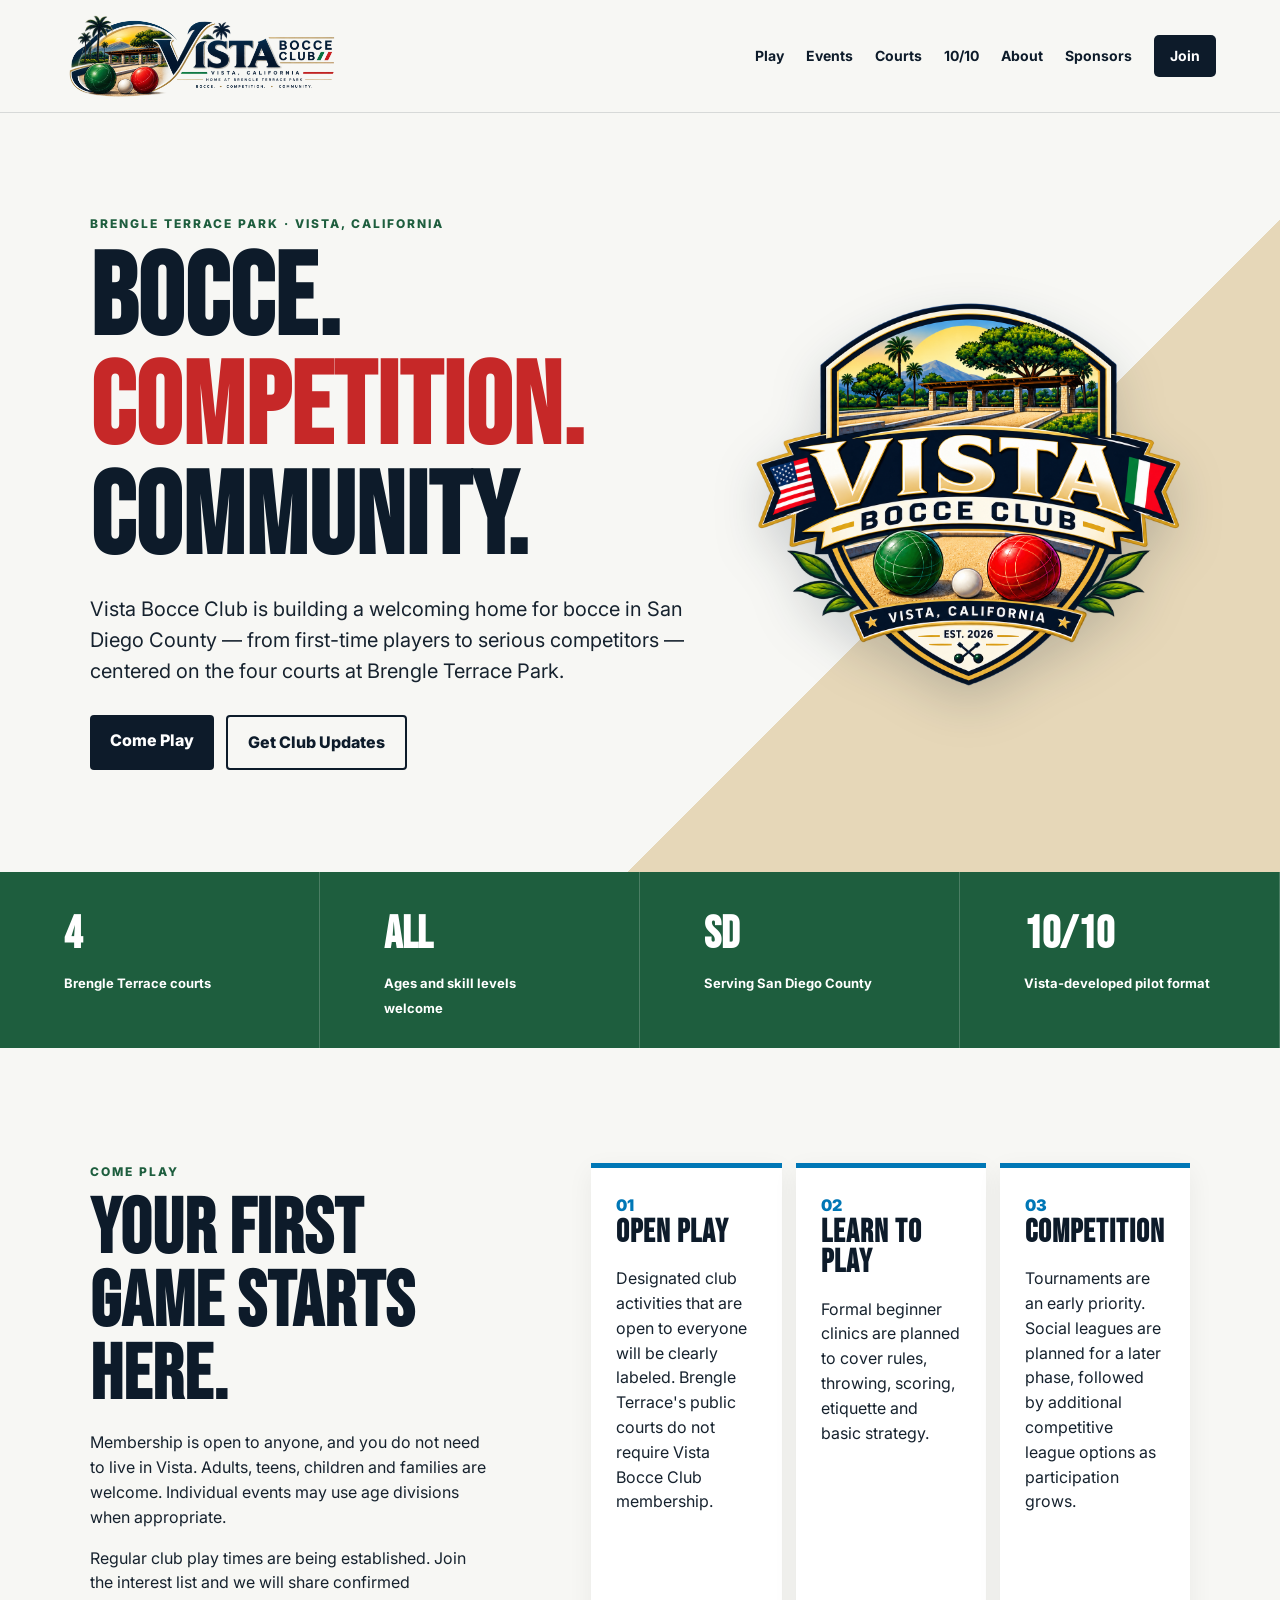
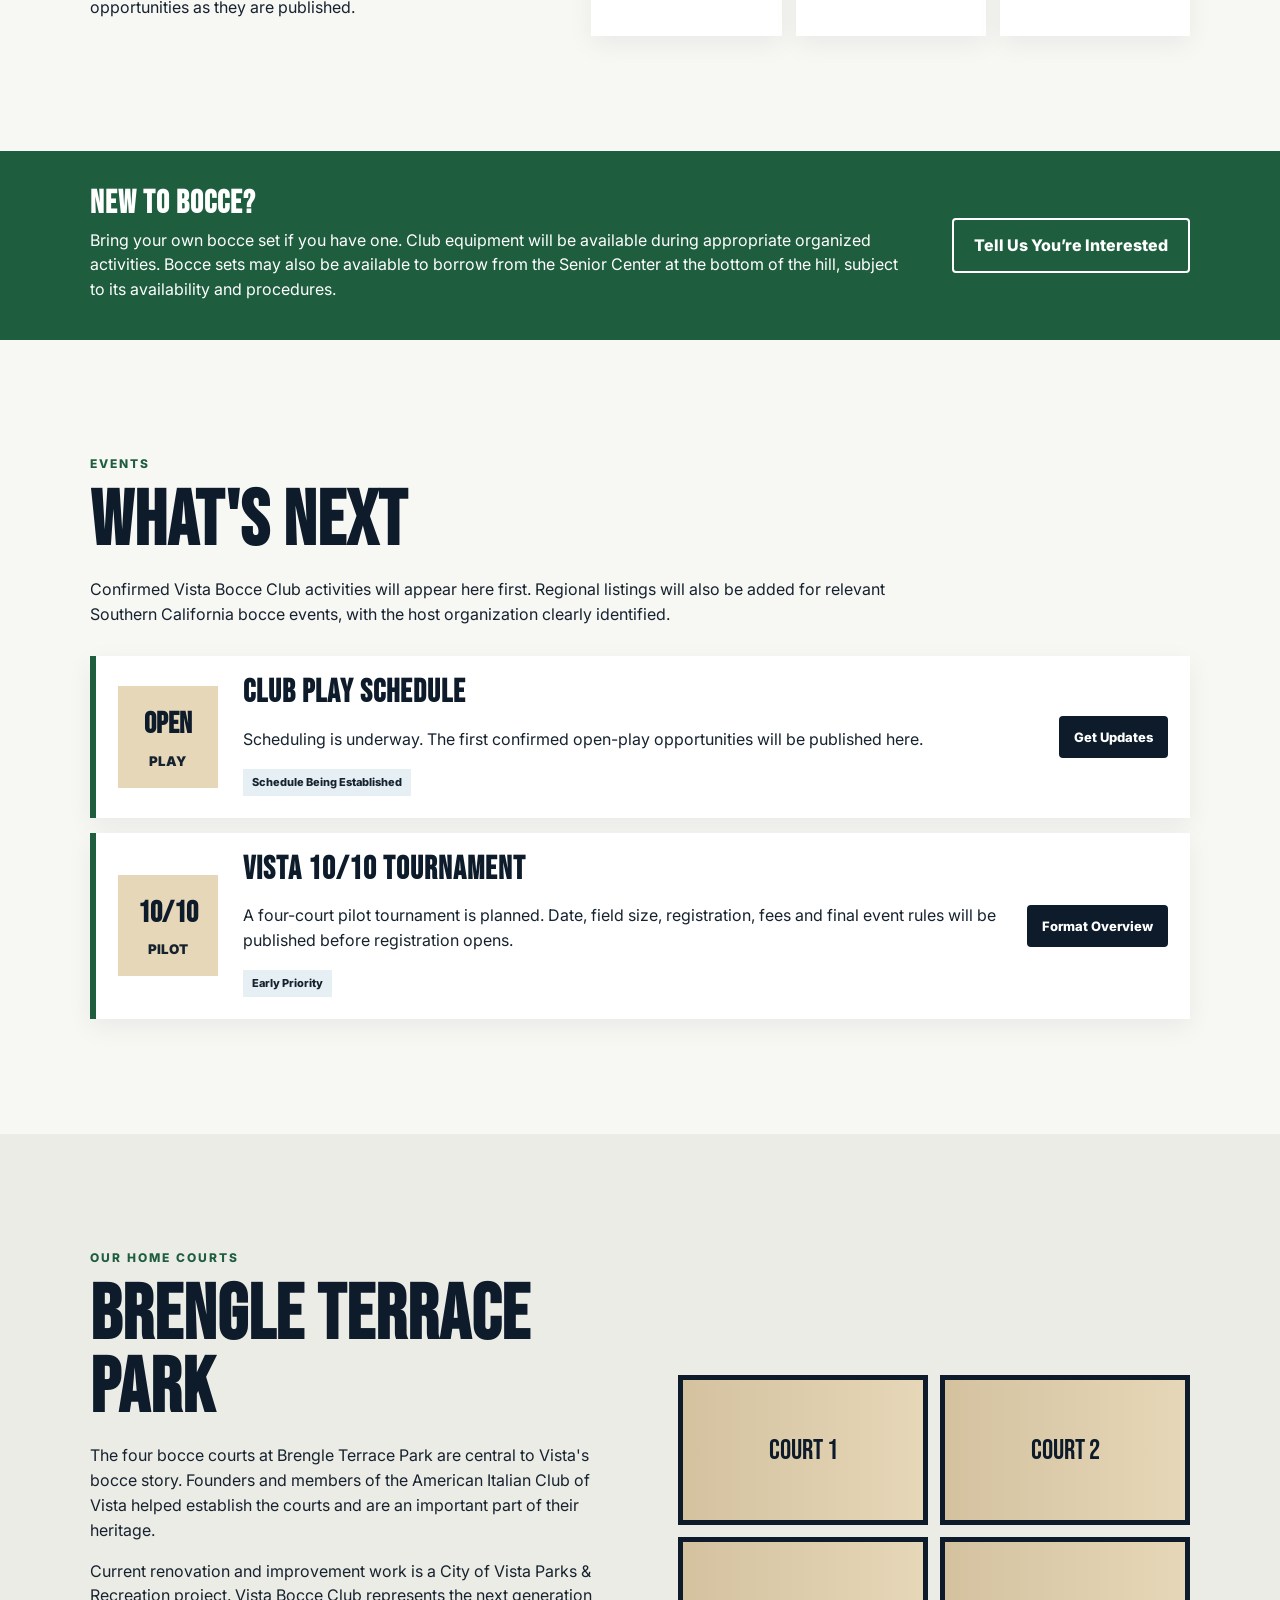
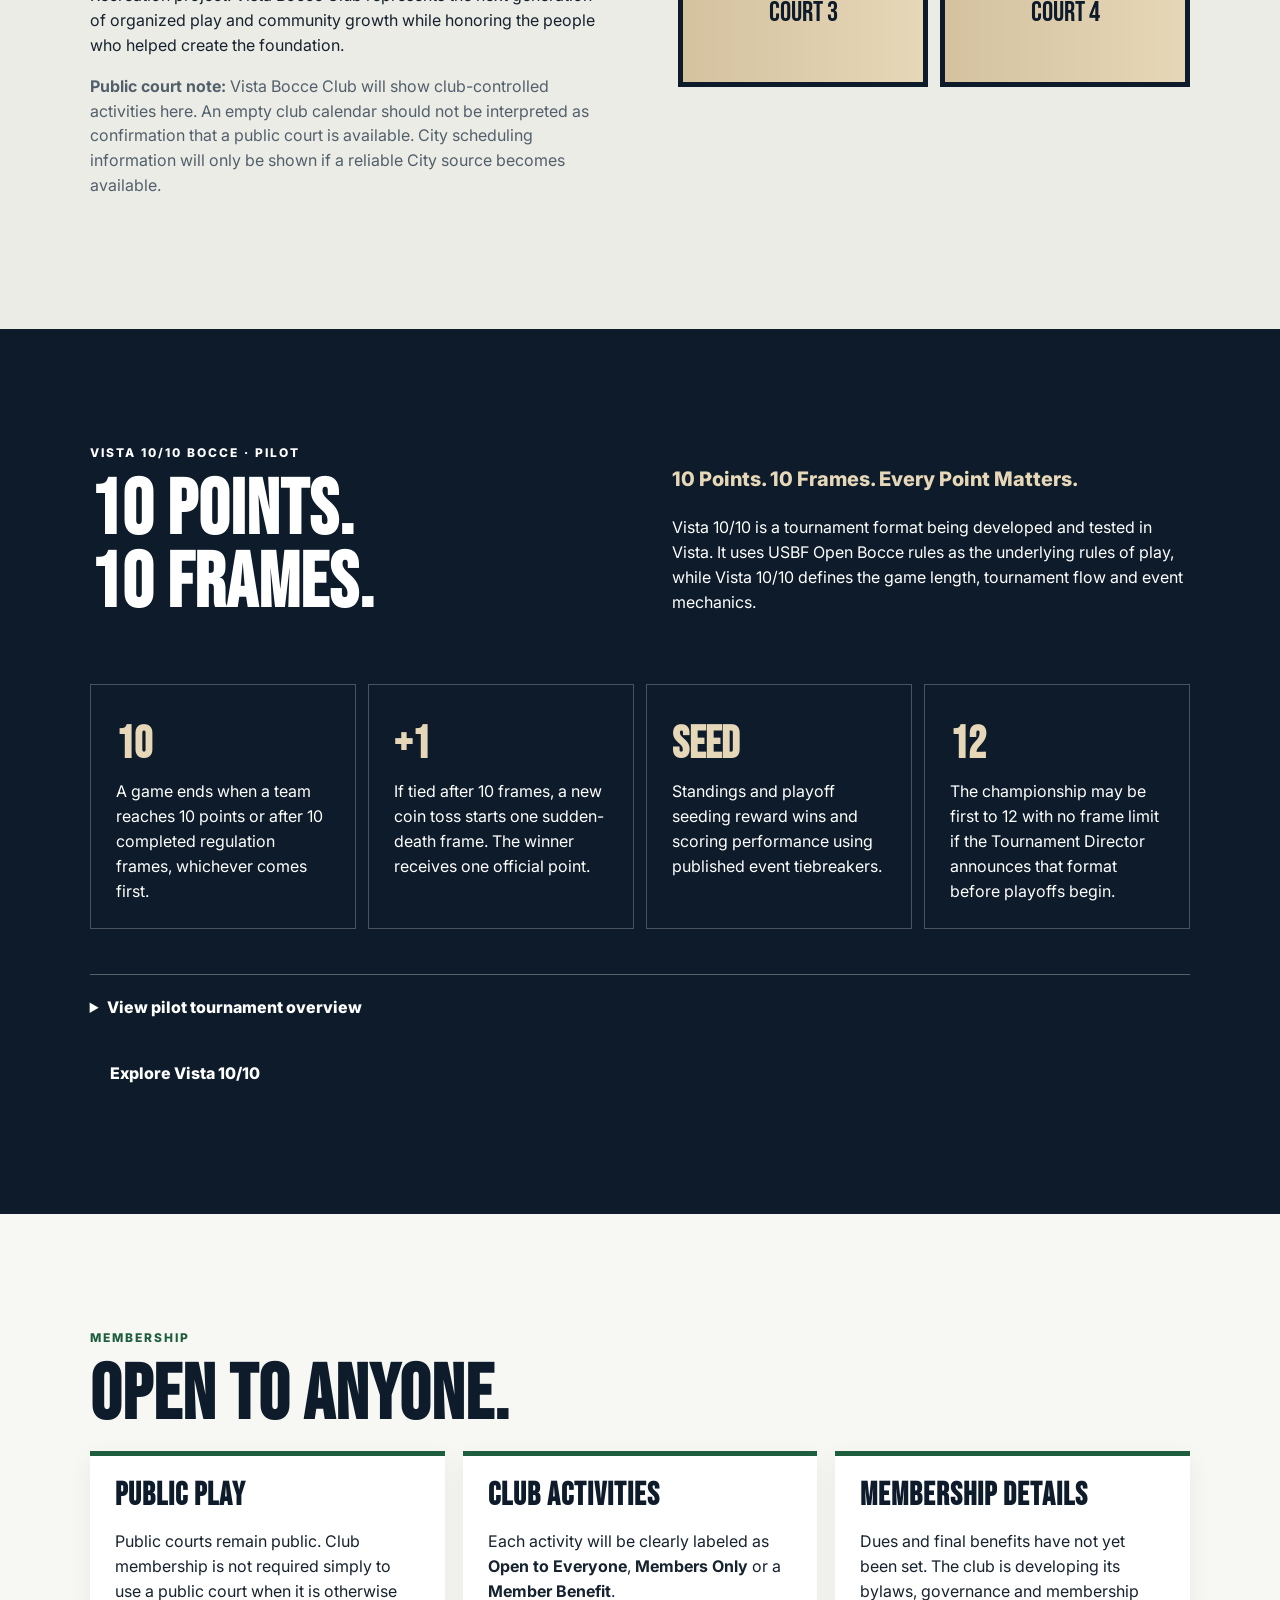
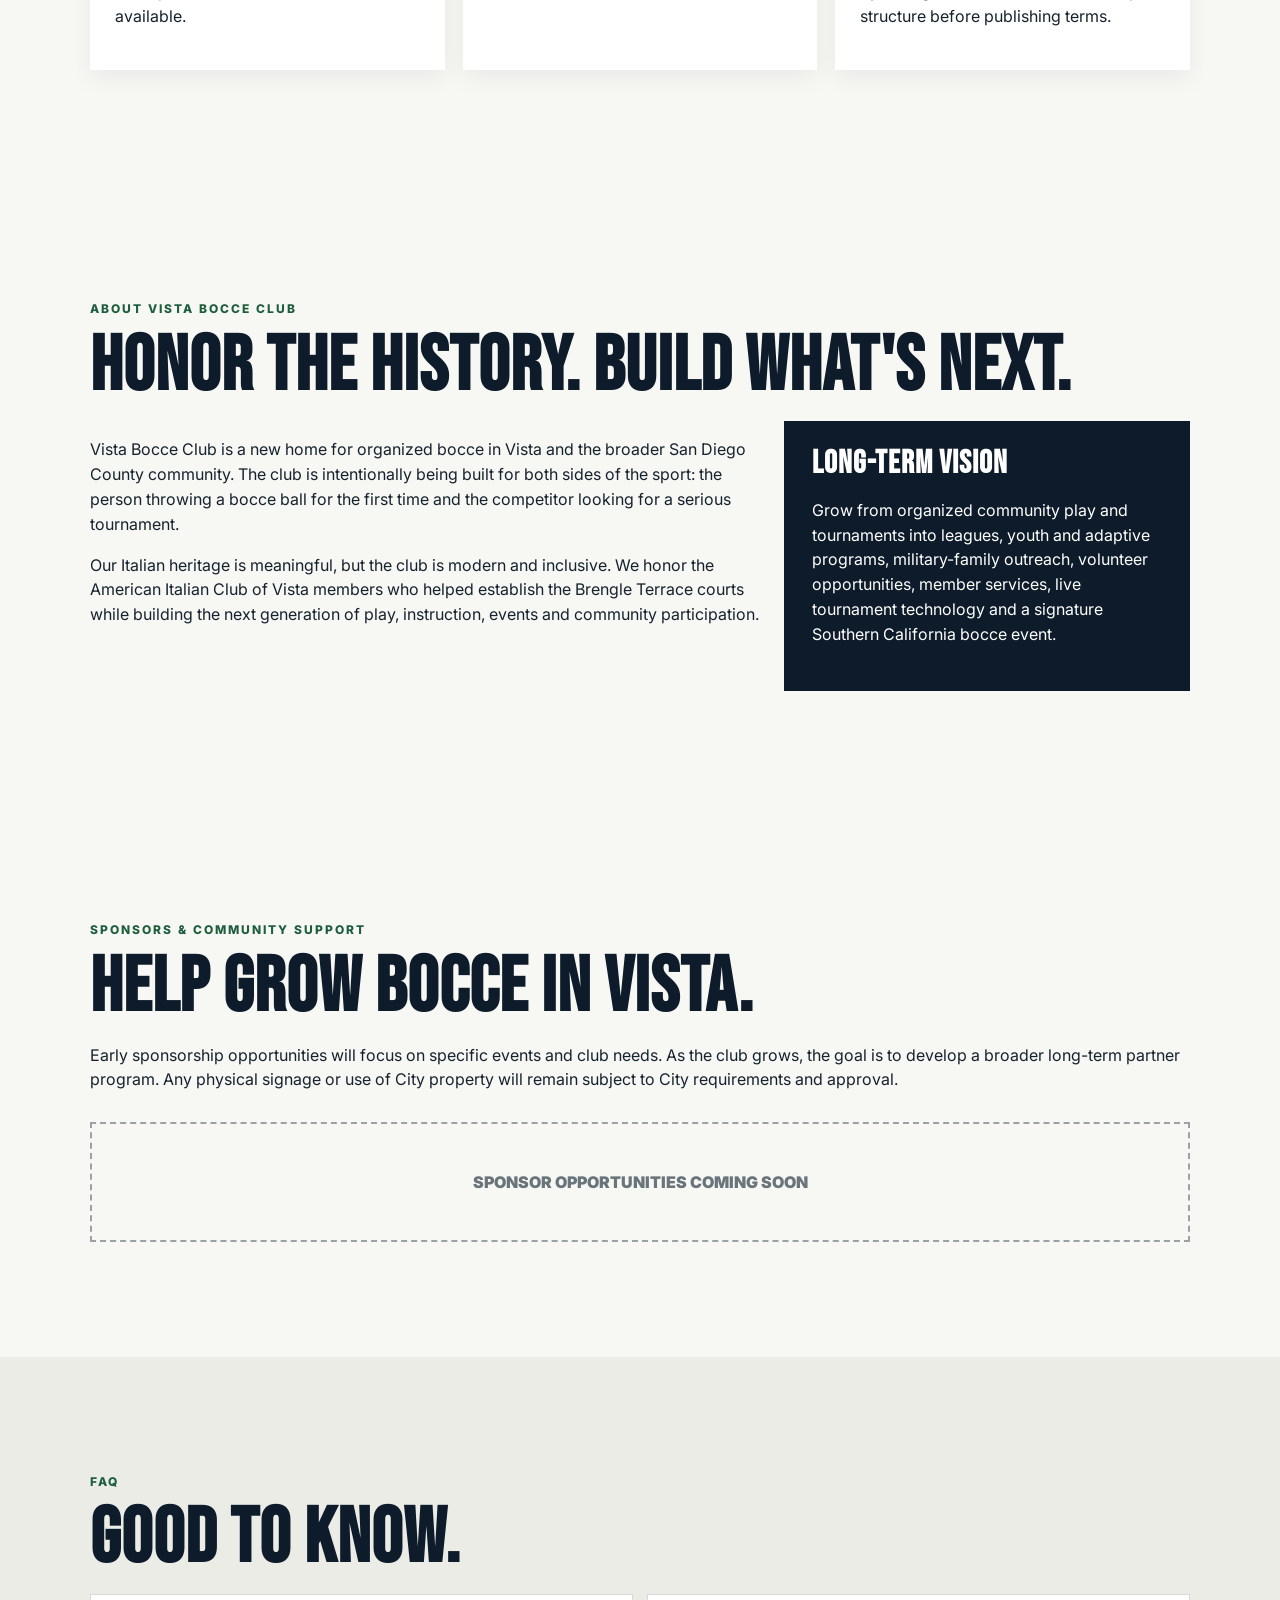
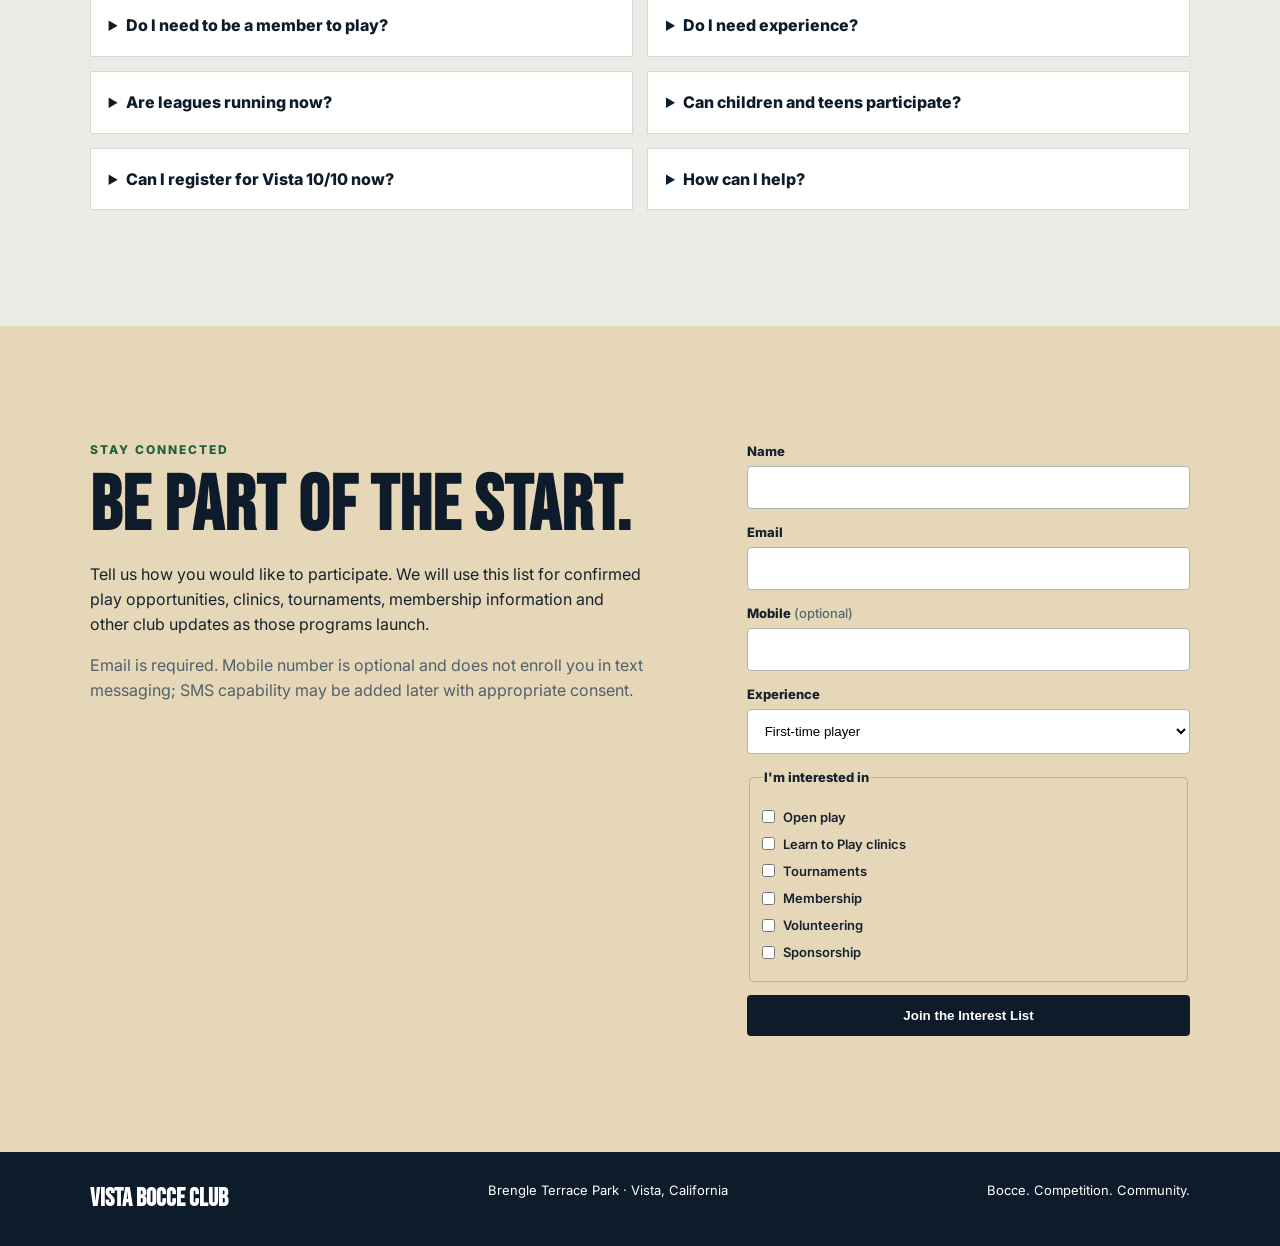
==== commit cc710ec7: "Connect homepage Vista 10/10 links" ====
--- a/index.html
+++ b/index.html
@@ -18,7 +18,7 @@
   </a>
   <button class="menu-toggle" type="button" aria-expanded="false" aria-controls="site-nav">Menu</button>
   <nav id="site-nav" aria-label="Primary navigation">
-    <a href="#play">Play</a><a href="#events">Events</a><a href="#courts">Courts</a><a href="#ten10">10/10</a><a href="#about">About</a><a href="#sponsors">Sponsors</a><a class="join" href="#join">Join</a>
+    <a href="#play">Play</a><a href="#events">Events</a><a href="#courts">Courts</a><a href="/ten10.html">10/10</a><a href="#about">About</a><a href="#sponsors">Sponsors</a><a class="join" href="#join">Join</a>
   </nav>
 </header>
 <main id="main">
@@ -65,7 +65,7 @@
   <p class="section-intro">Confirmed Vista Bocce Club activities will appear here first. Regional listings will also be added for relevant Southern California bocce events, with the host organization clearly identified.</p>
   <div class="event-grid">
     <article class="event"><div class="date"><b>OPEN</b><small>PLAY</small></div><div><h3>Club Play Schedule</h3><p>Scheduling is underway. The first confirmed open-play opportunities will be published here.</p><span class="tag">Schedule Being Established</span></div><a class="small-button" href="#join">Get Updates</a></article>
-    <article class="event"><div class="date"><b>10/10</b><small>PILOT</small></div><div><h3>Vista 10/10 Tournament</h3><p>A four-court pilot tournament is planned. Date, field size, registration, fees and final event rules will be published before registration opens.</p><span class="tag">Early Priority</span></div><a class="small-button" href="#ten10">Format Overview</a></article>
+    <article class="event"><div class="date"><b>10/10</b><small>PILOT</small></div><div><h3>Vista 10/10 Tournament</h3><p>A four-court pilot tournament is planned. Date, field size, registration, fees and final event rules will be published before registration opens.</p><span class="tag">Early Priority</span></div><a class="small-button" href="/ten10.html">Format Overview</a></article>
   </div>
 </section>
 
@@ -95,6 +95,7 @@
     <p><b>Operations:</b> master game order, formal On Deck queue and next-available-court flow are designed to keep four courts moving efficiently.</p>
     <p><b>Pilot status:</b> the rules remain a test ruleset until real-world tournament data and player feedback support a formal v1.0 release.</p>
   </div></details>
+  <div class="actions"><a class="button" href="/ten10.html">Explore Vista 10/10</a></div>
 </section>
 
 <section id="membership" class="membership-section">
